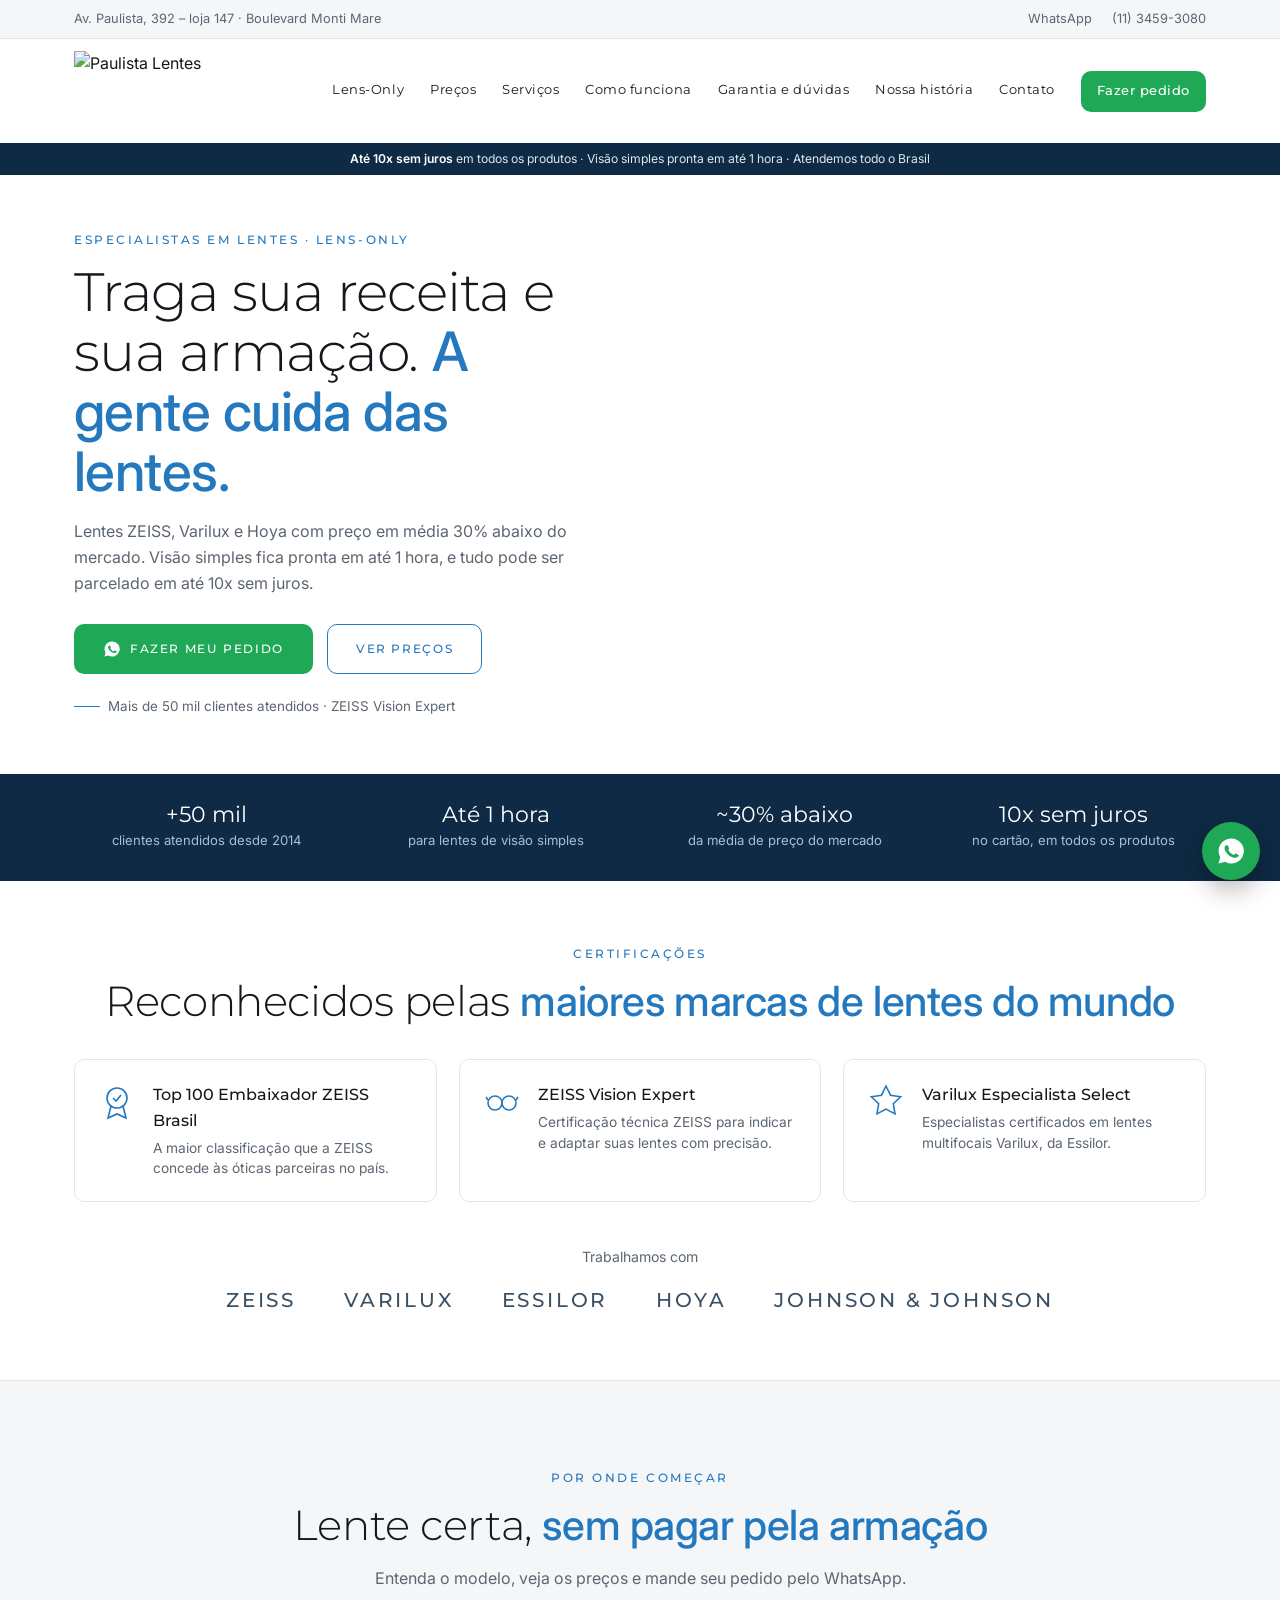
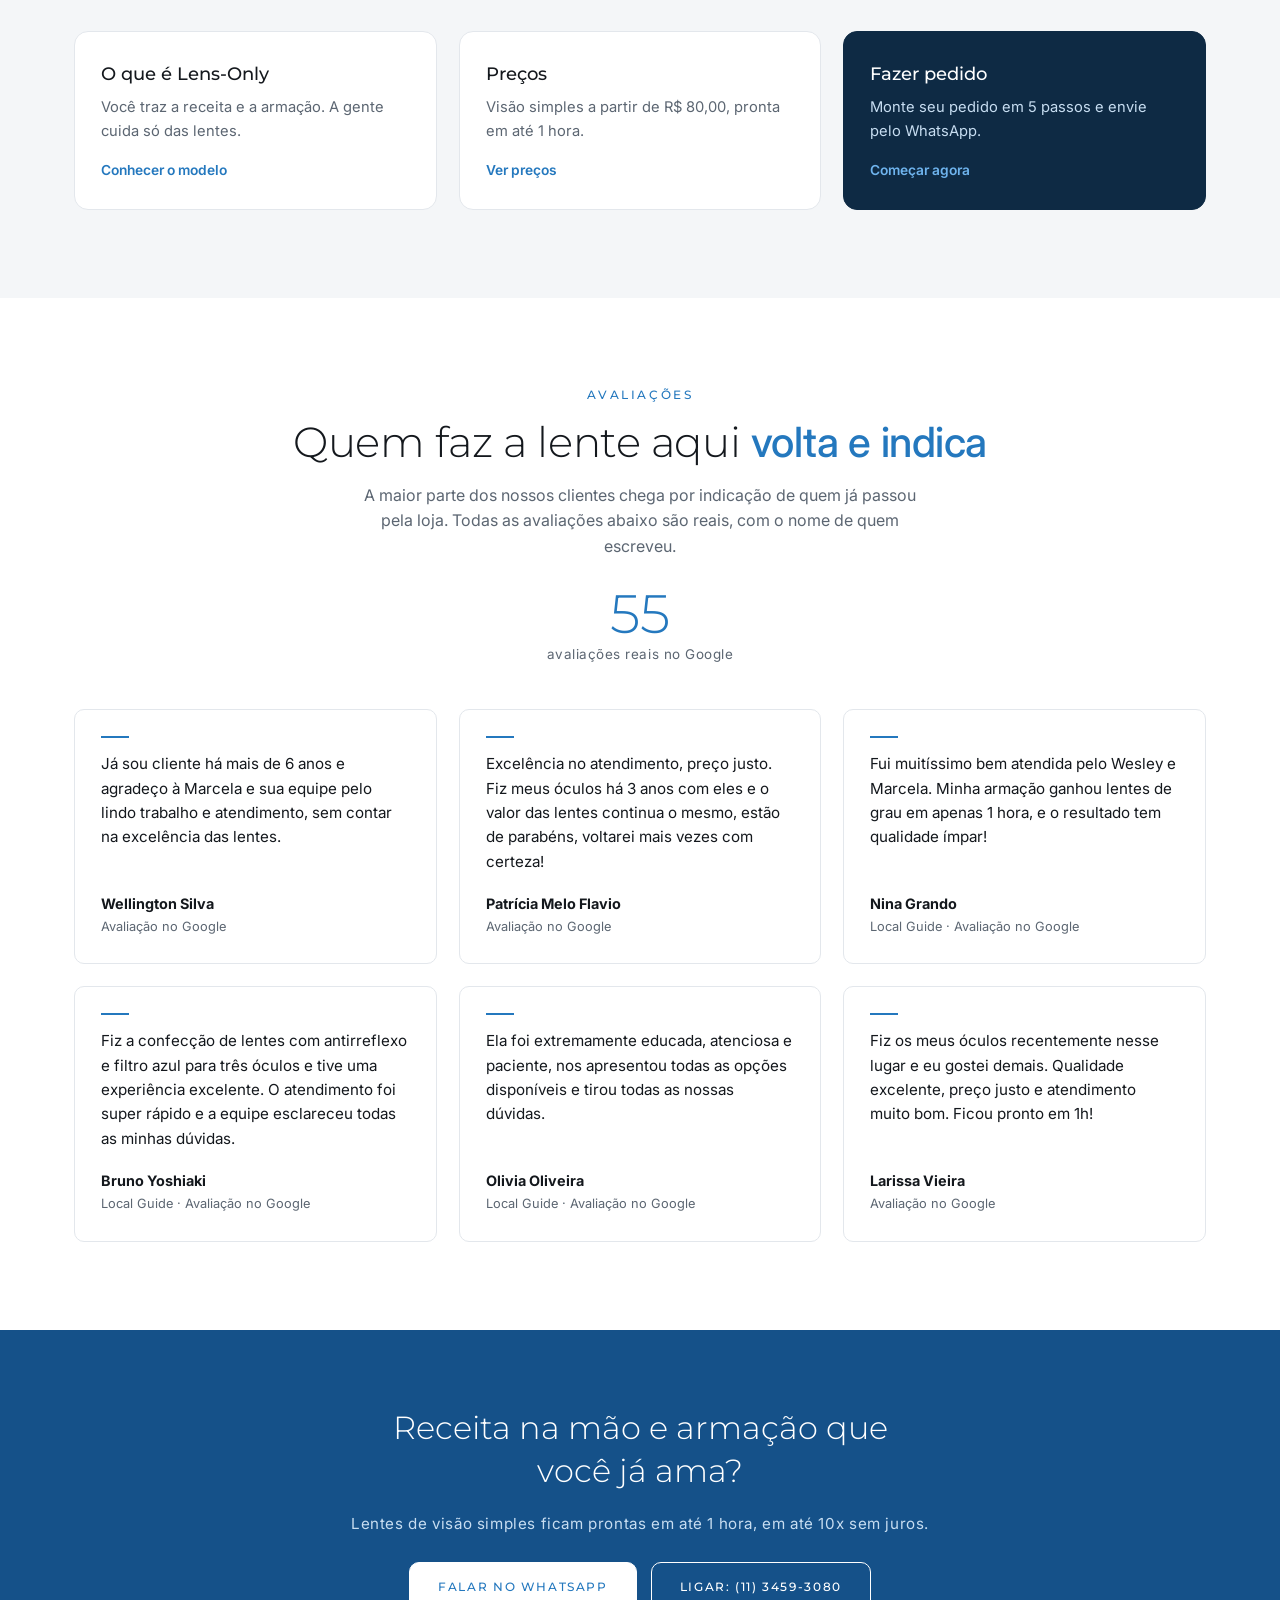
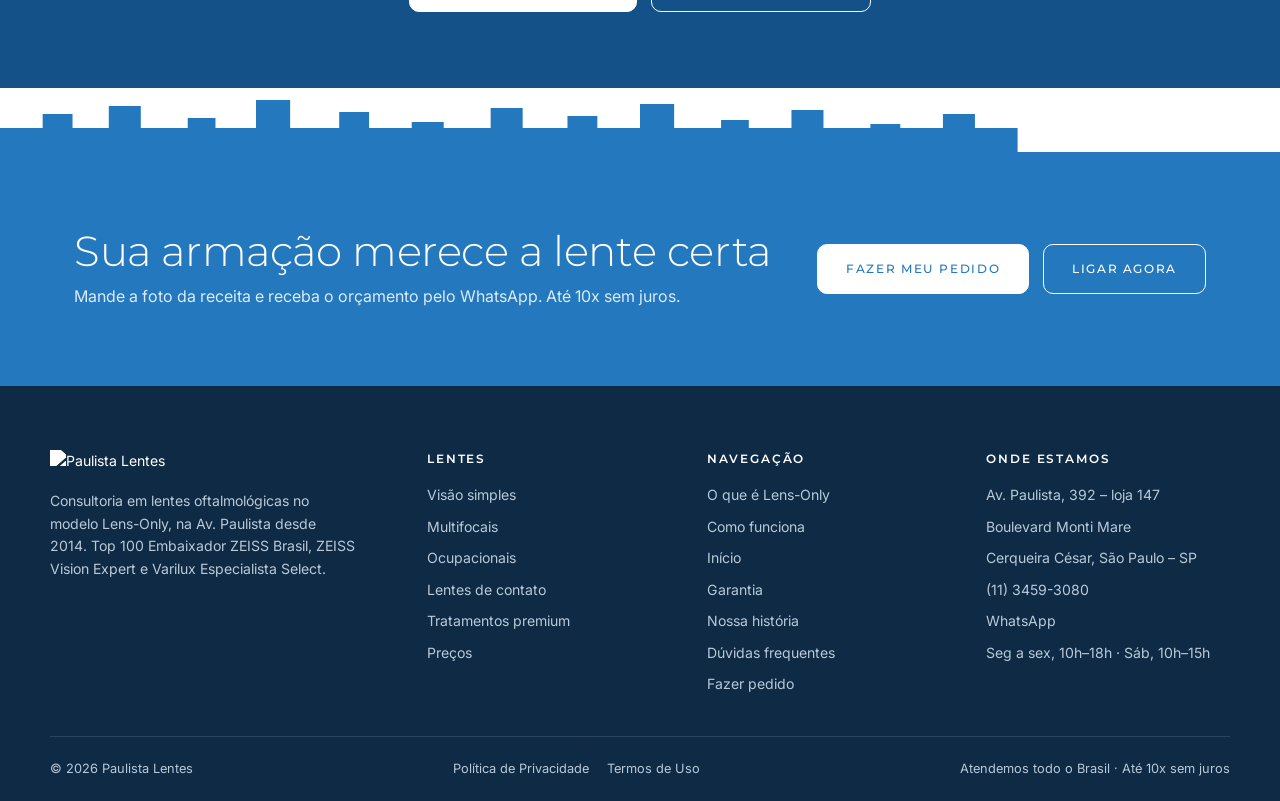
==== index.html @ e868ee31 "Adiciona páginas de Política de Privacidade e Termos de Uso Co-Authored-By: Claude Opus 5.5 <noreply" ====
<!DOCTYPE html>
<html lang="pt-BR">
<head>
<meta charset="UTF-8">
<meta name="viewport" content="width=device-width, initial-scale=1">
<title>Paulista Lentes | Lentes ZEISS, Varilux e Hoya na Av. Paulista, com a sua armação</title>
<meta name="description" content="Traga sua receita e sua armação: a Paulista Lentes cuida só das lentes. ZEISS Vision Expert, Top 100 Embaixador ZEISS e Varilux Especialista Select. Preço em média 30% abaixo do mercado, visão simples em até 1 hora e até 10x sem juros.">
<style>
/* A fonte precisa vir por @import: ao colar em um widget HTML do WordPress,
   qualquer <link> do <head> é descartado e o tema assume com a fonte dele. */
@import url('https://fonts.googleapis.com/css2?family=Inter:wght@400;500;600&family=Montserrat:wght@200;300;400;500;600&display=swap');
/* =========================================================
   PAULISTA LENTES - folha de estilo única
   Tokens de marca: cores do logo (azul, preto do skyline, branco).
   ========================================================= */
:root{
  --azul:#2478BE;
  --azul-escuro:#155189;
  --azul-noite:#0E2A44;
  --azul-gelo:#EAF4FD;
  --tinta:#14181D;
  --cinza:#5C6672;
  --linha:#E3E7EC;
  --nevoa:#F4F6F8;
  --branco:#FFFFFF;
  --zap:#1FA855;
  --raio:10px;
  --max:1180px;
  --h-cabecalho:104px;
  --h-faixa:30px;
  --sobe-hero:72px;
  --display:'Montserrat', system-ui, sans-serif;
  --corpo:'Inter', system-ui, sans-serif;
}
*{box-sizing:border-box}
html{scroll-behavior:smooth}
body{
  margin:0;font-family:var(--corpo);color:var(--tinta);background:var(--branco);
  font-size:16px;line-height:1.6;-webkit-font-smoothing:antialiased;
}
img{max-width:100%;display:block}
a{color:inherit;text-decoration:none}
button,input,select{font:inherit;color:inherit}
:focus-visible{outline:3px solid var(--azul);outline-offset:2px;border-radius:4px}

/* ---------------------------------------------------------
   BLINDAGEM DE FONTE (WordPress / Elementor)
   --------------------------------------------------------- */
body, .wrap, .barra-topo, .faixa-aviso, .painel-orc,
p, li, span, small, strong, em, label, input, select, textarea,
dl, dt, dd, summary, figcaption, td, th{
  font-family:'Inter', system-ui, -apple-system, sans-serif !important;
}
h1, h2, h3, h4, h5, h6,
.btn, .sobrancelha, .menu a, .stat b, .passo-num, .nota-grande b,
.tel-grande, .olho h4, .rodape h4, .modelo .corpo strong, .citacao p,
.preco-valor, .preco-valor span, .selo strong, .marcas li, .marco-ano,
.servico-num, .trilha-bola, .atalho strong, .passo-cabecalho .conta, .mvv h3{
  font-family:'Montserrat', system-ui, -apple-system, sans-serif !important;
}

.wrap{max-width:var(--max);margin:0 auto;padding:0 24px}
.secao{padding:88px 0}
.secao--nevoa{background:var(--nevoa)}

/* ---------- tipografia ---------- */
h1,h2,h3,h4{font-family:var(--display);font-weight:300;letter-spacing:-.01em;margin:0 0 16px}
h1{font-size:clamp(2.1rem,5vw,3.4rem);line-height:1.08}
h2{font-size:clamp(1.7rem,3.6vw,2.6rem);line-height:1.15}
h3{font-size:1.15rem;font-weight:500}
.destaque{color:var(--azul);font-weight:500}
.sobrancelha{
  font-family:var(--display);font-size:.72rem;font-weight:500;
  letter-spacing:.22em;text-transform:uppercase;color:var(--azul);margin:0 0 14px;
}
.subtexto{color:var(--cinza);max-width:58ch;margin:0 0 28px}
.centro{text-align:center}
.centro .subtexto{margin-left:auto;margin-right:auto}

/* ---------- botões ---------- */
.btn{
  display:inline-flex;align-items:center;justify-content:center;gap:9px;
  padding:14px 28px;border:1px solid transparent;border-radius:var(--raio);
  font-family:var(--display);font-size:.78rem;font-weight:500;
  letter-spacing:.13em;text-transform:uppercase;
  cursor:pointer;transition:background .2s,color .2s,border-color .2s,transform .12s;
}
.btn:active{transform:translateY(1px)}
.btn svg{width:18px;height:18px;flex:0 0 18px}
.btn--cheio{background:var(--azul);color:#fff}
.btn--cheio:hover{background:var(--azul-escuro)}
.btn--linha{background:transparent;color:var(--azul);border-color:var(--azul)}
.btn--linha:hover{background:var(--azul);color:#fff}
.btn--claro{background:#fff;color:var(--azul);border-color:#fff}
.btn--claro:hover{background:transparent;color:#fff;border-color:#fff}
.btn--vazado-claro{background:transparent;color:#fff;border-color:#fff}
.btn--vazado-claro:hover{background:#fff;color:var(--azul)}
.btn--zap{background:var(--zap);color:#fff}
.btn--zap:hover{background:#178643}
.btn--grande{padding:17px 34px}
.btn--bloco{width:100%}

/* ---------- topo ---------- */
.barra-topo{background:var(--nevoa);border-bottom:1px solid var(--linha);font-size:.8rem;color:var(--cinza)}
.barra-topo .wrap{display:flex;justify-content:space-between;align-items:center;gap:16px;padding-top:9px;padding-bottom:9px;flex-wrap:wrap}
.barra-topo a:hover{color:var(--azul)}
.barra-topo .contatos{display:flex;gap:20px;flex-wrap:wrap}

.cabecalho{position:sticky;top:0;z-index:60;background:#fff}
.cabecalho .wrap{display:flex;align-items:center;justify-content:space-between;gap:24px;height:var(--h-cabecalho)}
.marca{display:flex;align-items:center;gap:12px}
.logo-topo{height:80px !important;width:auto !important;max-width:275px !important;object-fit:contain}
.menu{display:flex;align-items:center;gap:26px}
.menu a{
  font-family:var(--display);font-size:.8rem;font-weight:400;
  letter-spacing:.04em;color:var(--tinta);padding:6px 0;border-bottom:2px solid transparent;
}
.menu a:hover{color:var(--azul);border-bottom-color:var(--azul)}
.menu a.menu-cta{
  background:var(--zap);color:#fff;border:0;border-radius:var(--raio);
  padding:10px 16px;font-weight:500;
}
.menu a.menu-cta:hover{background:#178643;color:#fff}
.menu-btn{display:none;background:none;border:0;padding:8px;cursor:pointer}
.menu-btn svg{width:26px;height:26px}

.faixa-aviso{background:var(--azul-noite);color:#DCE8F3;font-size:.76rem;text-align:center;padding:6px 24px}
.faixa-aviso strong{color:#fff;font-weight:600}

/* ---------- hero ---------- */
.hero{
  position:relative;overflow:hidden;background:#fff;
  min-height:clamp(420px,42vw,560px);display:flex;align-items:center;
  margin-top:calc(-1 * var(--sobe-hero));
}
.hero-img{
  position:absolute;top:0;right:0;bottom:0;left:10%;
  width:auto;height:100%;object-fit:cover;object-position:center top;
  -webkit-mask-image:linear-gradient(90deg,transparent 0,#000 30%);
  mask-image:linear-gradient(90deg,transparent 0,#000 30%);
}
.hero-veu{
  display:block;position:absolute;inset:0;
  background:linear-gradient(100deg,
    rgba(255,255,255,1) 0%,rgba(255,255,255,1) 30%,rgba(255,255,255,.97) 40%,
    rgba(255,255,255,.72) 50%,rgba(255,255,255,.28) 60%,rgba(255,255,255,0) 70%);
}
.hero-texto{
  position:relative;z-index:2;width:100%;max-width:var(--max);
  margin-left:auto !important;margin-right:auto !important;
  padding:56px 24px !important;padding-top:calc(56px + var(--sobe-hero)) !important;
  text-align:left !important;
}
.hero-texto > *{max-width:31rem;margin-left:0 !important;margin-right:auto}
.hero-texto .subtexto{margin-left:0 !important}
.hero h1{margin-bottom:18px;text-align:left !important}
.hero-acoes{display:flex;gap:14px;flex-wrap:wrap;justify-content:flex-start}
.hero-prova{
  margin:22px 0 0;font-size:.84rem;color:var(--cinza);
  display:flex;align-items:center;gap:8px;
}
.hero-prova::before{content:"";width:26px;height:1px;background:var(--azul);display:inline-block}

/* ---------- prova imediata ---------- */
.faixa-stats{background:var(--azul-noite);color:#EAF1F8;padding:28px 0}
.stats{display:grid;grid-template-columns:repeat(4,1fr);gap:24px;text-align:center}
.stat b{display:block;font-family:var(--display);font-weight:400;font-size:1.35rem;color:#fff;line-height:1.2}
.stat span{font-size:.82rem;color:#A8C0D6}

/* ---------- selos e marcas ---------- */
.selos-secao{padding:64px 0;border-bottom:1px solid var(--linha)}
.selos{display:grid;grid-template-columns:repeat(3,1fr);gap:22px;margin-top:34px}
.selo{
  display:flex;gap:16px;align-items:flex-start;
  border:1px solid var(--linha);border-radius:var(--raio);padding:22px;background:#fff;
}
.selo svg{width:40px;height:40px;flex:0 0 40px;color:var(--azul)}
.selo strong{display:block;font-weight:500;font-size:1rem;margin-bottom:4px}
.selo p{margin:0;color:var(--cinza);font-size:.86rem;line-height:1.5}
.marcas-titulo{margin:44px 0 16px;color:var(--cinza);font-size:.88rem}
.marcas{
  list-style:none;margin:0;padding:0;
  display:flex;justify-content:center;align-items:center;flex-wrap:wrap;gap:14px 48px;
}
.marcas li{font-size:1.25rem;font-weight:500;letter-spacing:.14em;color:var(--azul-noite);opacity:.82}

/* ---------- lens-only ---------- */
.duas{display:grid;grid-template-columns:1.05fr 1fr;gap:64px;align-items:center}
.moldura{position:relative;width:100%;margin:28px 0;isolation:isolate}
.moldura::before{
  content:"";position:absolute;inset:22px -22px -22px 22px;
  border:2px solid var(--azul);border-radius:26px;z-index:-1;
}
.moldura-corte{border-radius:26px;overflow:hidden;box-shadow:0 22px 48px rgba(14,42,68,.22);line-height:0}
.img-moldura{
  display:block;width:100%;aspect-ratio:4 / 3;height:auto;
  object-fit:cover;object-position:center;border-radius:26px !important;
}
.comparativo{display:grid;gap:14px;margin:0 0 30px}
.comparativo div{
  display:flex;gap:14px;align-items:flex-start;
  padding:16px 18px;border-radius:var(--raio);background:var(--nevoa);
}
.comparativo svg{width:22px;height:22px;flex:0 0 22px;color:var(--azul);margin-top:2px}
.comparativo p{margin:0;font-size:.94rem;color:var(--cinza)}
.comparativo strong{color:var(--tinta);font-weight:600}

/* ---------- preços (carro-chefe) ---------- */
.precos{display:grid;grid-template-columns:repeat(3,1fr);gap:24px;margin-top:44px;align-items:stretch}
.preco{
  background:#fff;border:1px solid var(--linha);border-radius:14px;padding:30px 26px;
  display:flex;flex-direction:column;text-align:left;
}
.preco--marcado{border-color:var(--azul);box-shadow:0 18px 44px rgba(14,42,68,.12)}
.preco-etiqueta{
  align-self:flex-start;font-size:.74rem;font-weight:600;color:var(--azul-escuro);
  background:var(--azul-gelo);border-radius:999px;padding:4px 12px;margin-bottom:16px;
}
.preco h3{font-size:1.2rem;margin-bottom:6px}
.preco-desc{color:var(--cinza);font-size:.9rem;margin:0 0 20px}
.preco-valor{font-size:2.3rem;font-weight:400;color:var(--tinta);line-height:1;margin:0}
.preco-valor span{font-size:1rem;font-weight:500;vertical-align:top;margin-right:4px}
.preco-parcela{color:var(--azul);font-size:.88rem;font-weight:500;margin:8px 0 20px}
.preco .lista-check{margin-bottom:26px;flex:1}
.precos-nota{margin:28px auto 0;color:var(--cinza);font-size:.86rem;max-width:62ch}

/* ---------- serviços ---------- */
.servicos{display:grid;grid-template-columns:repeat(3,1fr);gap:24px;margin-top:44px;text-align:left}
.servico{
  background:#fff;border:1px solid var(--linha);border-radius:var(--raio);
  padding:28px 24px;display:flex;flex-direction:column;
}
.servico--core{grid-column:1 / -1;background:var(--azul-noite);border-color:var(--azul-noite);color:#EAF1F8;padding:34px}
.servico--core h3{color:#fff;font-size:1.35rem}
.servico--core .servico-oque{color:#C7DDF1}
.servico--core .servico-dif{background:rgba(255,255,255,.08);color:#EAF1F8}
.servico--core .servico-dif b{color:#6FB4EE}
.servico-num{font-size:.74rem;font-weight:600;letter-spacing:.18em;color:var(--azul);margin-bottom:12px;display:block}
.servico--core .servico-num{color:#6FB4EE}
.servico h3{margin-bottom:10px}
.servico-oque{color:var(--cinza);font-size:.93rem;margin:0 0 16px}
.servico-dif{
  margin:auto 0 0;background:var(--nevoa);border-radius:8px;padding:14px 16px;
  font-size:.88rem;color:var(--tinta);line-height:1.55;
}
.servico-dif b{display:block;font-size:.76rem;color:var(--azul);font-weight:600;margin-bottom:4px}
.servico-core-grade{display:grid;grid-template-columns:1.2fr 1fr;gap:34px;align-items:end}

.lista-check{list-style:none;margin:0 0 14px;padding:0;display:grid;gap:9px}
.lista-check li{position:relative;padding-left:24px;font-size:.92rem;color:var(--cinza)}
.lista-check li::before{
  content:"";position:absolute;left:0;top:.55em;width:9px;height:9px;border-radius:50%;
  border:2px solid var(--azul);
}
.lista-check strong{color:var(--tinta);font-weight:600}

/* ---------- como funciona ---------- */
.passos{
  list-style:none;margin:44px 0 0;padding:0;text-align:left;
  display:grid;grid-template-columns:repeat(5,1fr);gap:24px;
}
.passo{border-top:2px solid var(--azul);padding-top:20px}
.passo-num{display:block;font-size:.74rem;font-weight:600;letter-spacing:.18em;color:var(--azul);margin-bottom:10px}
.passo h3{margin-bottom:8px;font-size:1.02rem}
.passo p{color:var(--cinza);font-size:.88rem;margin:0}
.aviso-distancia{
  margin:44px auto 0;max-width:760px;display:flex;gap:18px;align-items:center;text-align:left;
  background:var(--azul-gelo);border-radius:var(--raio);padding:20px 24px;
}
.aviso-distancia svg{width:34px;height:34px;flex:0 0 34px;color:var(--azul-escuro)}
.aviso-distancia p{margin:0;font-size:.92rem;color:var(--azul-noite)}

/* ---------- pedido / orçamento (assistente) ---------- */
.orc{background:var(--nevoa);padding:80px 0}
.painel-orc{
  background:#fff;border-radius:20px;padding:44px;
  box-shadow:0 30px 70px rgba(6,24,42,.14), 0 2px 6px rgba(6,24,42,.06);
}
.orc-cabecalho{text-align:center;border-bottom:1px solid var(--linha);padding-bottom:32px;margin-bottom:36px}
.orc-cabecalho h2{margin-bottom:10px}
.orc-cabecalho p{color:var(--cinza);max-width:54ch;margin:0 auto}
.trilha{display:flex;align-items:center;justify-content:center;margin:30px auto 0;max-width:560px;padding:0 8px}
.trilha-item{display:flex;align-items:center;flex:1}
.trilha-item:last-child{flex:0}
.trilha-bola{
  width:32px;height:32px;border-radius:50%;flex:0 0 32px;display:grid;place-items:center;
  font-size:.78rem;font-weight:600;background:var(--nevoa);color:var(--cinza);
  border:1px solid var(--linha);transition:background .2s,color .2s,border-color .2s;
}
.trilha-linha{height:2px;background:var(--linha);flex:1;margin:0 6px;border-radius:2px}
.trilha-item.ativa .trilha-bola{background:var(--azul);color:#fff;border-color:var(--azul);box-shadow:0 0 0 4px rgba(36,120,190,.16)}
.trilha-item.feita .trilha-bola{background:var(--azul-escuro);color:#fff;border-color:var(--azul-escuro)}
.trilha-item.feita .trilha-linha{background:var(--azul)}

.passo-tela{display:none}
.passo-tela.ativa{display:block;animation:entra .22s ease}
@keyframes entra{from{opacity:0;transform:translateY(8px)}to{opacity:1;transform:none}}
.passo-cabecalho{margin-bottom:22px}
.passo-cabecalho .conta{font-size:.72rem;font-weight:600;letter-spacing:.18em;color:var(--azul);display:block;margin-bottom:8px}
.passo-cabecalho h2{font-size:1.5rem;margin-bottom:6px}
.passo-cabecalho p{color:var(--cinza);font-size:.92rem;margin:0}
.sub-pergunta{font-weight:500;font-size:.95rem;margin:28px 0 12px}

.opcoes{display:grid;grid-template-columns:repeat(auto-fit,minmax(170px,1fr));gap:12px}
.opcao{position:relative}
.opcao input{position:absolute;opacity:0;width:100%;height:100%;margin:0;cursor:pointer}
.opcao span{
  display:block;text-align:center;padding:13px 10px;border:1px solid var(--linha);
  border-radius:var(--raio);font-size:.88rem;font-weight:500;transition:.18s;background:#fff;
}
.opcao span small{display:block;font-weight:400;color:var(--cinza);font-size:.76rem;margin-top:2px}
.opcao input:checked + span{border-color:var(--azul);background:var(--azul-gelo);color:var(--azul-escuro)}
.opcao input:focus-visible + span{outline:3px solid var(--azul);outline-offset:2px}
.opcao:hover span{border-color:#B7CBDE}

.modelos{display:grid;grid-template-columns:repeat(auto-fit,minmax(210px,1fr));gap:14px}
.modelo{position:relative}
.modelo input{position:absolute;opacity:0;width:100%;height:100%;margin:0;cursor:pointer;z-index:1}
.modelo .cartao{
  border:1px solid var(--linha);border-radius:var(--raio);height:100%;
  transition:.18s;background:#fff;padding:18px;display:flex;gap:14px;align-items:flex-start;
}
.modelo .cartao svg{width:28px;height:28px;flex:0 0 28px;color:var(--azul)}
.modelo .corpo strong{display:block;font-weight:500;font-size:.96rem;margin-bottom:4px}
.modelo .corpo small{color:var(--cinza);font-size:.8rem;line-height:1.45;display:block}
.modelo input:checked + .cartao{border-color:var(--azul);background:var(--azul-gelo);box-shadow:0 0 0 2px rgba(36,120,190,.22)}
.modelo input:focus-visible + .cartao{outline:3px solid var(--azul);outline-offset:2px}
.modelo:hover .cartao{border-color:#B7CBDE}

.grades{display:grid;grid-template-columns:1fr 1fr;gap:22px}
.olho{border:1px solid var(--linha);border-radius:var(--raio);padding:18px}
.olho h4{font-size:.72rem;letter-spacing:.16em;text-transform:uppercase;color:var(--azul);font-weight:600;margin:0 0 14px}
.campos{display:grid;grid-template-columns:1fr 1fr 1fr;gap:10px}
.campo label{display:block;font-size:.68rem;letter-spacing:.1em;text-transform:uppercase;color:var(--cinza);margin-bottom:5px}
.campo select,.campo input{width:100%;padding:10px 8px;border:1px solid var(--linha);border-radius:8px;background:#fff;font-size:.88rem}
.campo select:focus,.campo input:focus{border-color:var(--azul);outline:none}
.linha-campos{display:grid;grid-template-columns:1fr 1fr;gap:14px;margin-top:18px}
.erro{color:#C0392B;font-size:.86rem;margin:12px 0 0;display:none}
.erro.visivel{display:block}
.nota-garantia{
  margin:12px 0 0;font-size:.84rem;color:var(--azul-noite);
  background:var(--azul-gelo);border-radius:8px;padding:12px 14px;display:none;
}
.nota-garantia.visivel{display:block}

.receita{margin-top:26px;padding:24px;border:1px dashed #B7CBDE;border-radius:var(--raio);background:var(--nevoa)}
.receita h4{font-size:.98rem;font-weight:500;margin:0 0 8px;font-family:var(--display)}
.receita p{color:var(--cinza);font-size:.88rem;margin:0 0 16px}
.receita-botao{
  display:inline-flex;align-items:center;gap:9px;cursor:pointer;padding:12px 22px;
  border:1px solid var(--azul);border-radius:var(--raio);color:var(--azul);background:#fff;
  font-family:var(--display);font-size:.76rem;font-weight:500;letter-spacing:.12em;text-transform:uppercase;transition:.2s;
}
.receita-botao:hover{background:var(--azul);color:#fff}
.receita-botao svg{width:17px;height:17px}
.receita-previa{margin-top:18px;display:flex;align-items:center;gap:16px;background:#fff;border:1px solid var(--linha);border-radius:var(--raio);padding:12px}
.receita-previa[hidden]{display:none}
.receita-previa img{width:88px;height:88px;object-fit:cover;border-radius:8px;background:var(--nevoa)}
.receita-previa img[hidden]{display:none}
.receita-info{display:flex;flex-direction:column;gap:6px;min-width:0}
.receita-info strong{font-size:.88rem;font-weight:500;overflow:hidden;text-overflow:ellipsis;white-space:nowrap}
.receita-remover{background:none;border:0;padding:0;cursor:pointer;color:var(--cinza);font-size:.8rem;text-decoration:underline;text-align:left}
.receita-remover:hover{color:#C0392B}

.revisao{background:var(--nevoa);border-radius:var(--raio);padding:24px;margin-bottom:8px}
.revisao dl{margin:0;display:grid;grid-template-columns:auto 1fr;gap:10px 18px;font-size:.92rem}
.revisao dt{color:var(--cinza)}
.revisao dd{margin:0;font-weight:500}
.revisao .editar{background:none;border:0;padding:0;color:var(--azul);cursor:pointer;font-size:.78rem;text-decoration:underline;margin-left:8px}
.fim-aviso{font-size:.82rem;color:var(--cinza);text-align:center;margin:16px 0 0}
.orc-nav{display:flex;justify-content:space-between;gap:14px;border-top:1px solid var(--linha);margin-top:32px;padding-top:24px}
.btn--fantasma{background:transparent;color:var(--cinza);border-color:var(--linha)}
.btn--fantasma:hover{color:var(--tinta);border-color:var(--cinza)}
.btn[hidden]{display:none}

/* ---------- citação ---------- */
.citacao{background:var(--azul-escuro);color:#fff;text-align:center;padding:76px 0}
.citacao p{font-weight:300;font-size:clamp(1.3rem,2.8vw,2rem);line-height:1.35;max-width:26ch;margin:0 auto 20px}
.citacao small{letter-spacing:.04em;font-size:.95rem;color:#C7DDF1;display:block}
.citacao-acoes{display:flex;gap:14px;justify-content:center;flex-wrap:wrap;margin-top:26px}

/* ---------- avaliações ---------- */
.nota-grande{margin:8px 0 0;display:flex;flex-direction:column;align-items:center;gap:2px}
.nota-grande b{font-weight:300;font-size:3.4rem;color:var(--azul);line-height:1}
.nota-grande span{font-size:.84rem;color:var(--cinza);letter-spacing:.04em}
.depoimentos{display:grid;grid-template-columns:repeat(3,1fr);gap:22px;margin-top:44px}
.depoimento{
  margin:0;background:#fff;border:1px solid var(--linha);border-radius:var(--raio);padding:26px;
  display:flex;flex-direction:column;justify-content:space-between;gap:18px;
}
.depoimento blockquote{margin:0;font-size:.95rem;color:var(--tinta);line-height:1.6}
.depoimento blockquote::before{content:"";display:block;width:28px;height:2px;background:var(--azul);margin-bottom:14px}
.depoimento figcaption{display:flex;flex-direction:column;gap:2px}
.depoimento figcaption strong{font-size:.9rem}
.depoimento figcaption span{font-size:.8rem;color:var(--cinza)}

/* ---------- história ---------- */
.linha-tempo{list-style:none;margin:36px 0 0;padding:0;display:grid;gap:0}
.marco{position:relative;padding:0 0 26px 30px;border-left:2px solid var(--linha);margin-left:6px}
.marco:last-child{padding-bottom:0;border-left-color:transparent}
.marco::before{
  content:"";position:absolute;left:-8px;top:2px;width:14px;height:14px;border-radius:50%;
  background:#fff;border:2px solid var(--azul);
}
.marco--forte::before{background:var(--azul)}
.marco-ano{display:block;font-size:.8rem;font-weight:600;color:var(--azul);margin-bottom:4px;letter-spacing:.06em}
.marco p{margin:0;color:var(--cinza);font-size:.93rem}
.marco strong{color:var(--tinta);font-weight:600}

.mvv{display:grid;grid-template-columns:1fr 1fr;gap:24px;margin-top:64px}
.mvv-bloco{border-radius:14px;padding:32px;background:var(--azul-noite);color:#C7DDF1}
.mvv-bloco h3{color:#fff;font-size:1.3rem;font-weight:400}
.mvv-bloco p{margin:0;font-size:.97rem;line-height:1.65}
.mvv-bloco--claro{background:var(--azul-gelo);color:var(--azul-noite)}
.mvv-bloco--claro h3{color:var(--azul-noite)}
.valores{display:grid;grid-template-columns:repeat(5,1fr);gap:24px;margin-top:48px}
.valor{border-top:2px solid var(--azul);padding-top:18px}
.valor h3{margin-bottom:6px;font-size:1rem}
.valor p{color:var(--cinza);font-size:.88rem;margin:0}

/* ---------- garantia ---------- */
.garantias{display:grid;grid-template-columns:1fr 1fr;gap:24px;margin-top:44px;text-align:left}
.garantia{background:#fff;border:1px solid var(--linha);border-radius:14px;padding:30px}
.garantia h3{margin-bottom:6px}
.garantia-sub{color:var(--cinza);font-size:.88rem;margin:0 0 18px}
.garantia .lista-check li{font-size:.9rem}
.garantia-base{margin:28px auto 0;max-width:70ch;color:var(--cinza);font-size:.86rem}

/* ---------- faq ---------- */
.faq{max-width:780px;margin:36px auto 0;text-align:left}
.faq details{border-bottom:1px solid var(--linha)}
.faq summary{list-style:none;cursor:pointer;padding:20px 8px;display:flex;align-items:center;gap:16px;font-weight:500}
.faq summary::-webkit-details-marker{display:none}
.faq summary::before{content:"+";color:var(--azul);font-size:1.3rem;line-height:1;width:16px;flex:0 0 16px}
.faq details[open] summary::before{content:"–"}
.faq p{margin:0 8px 22px 40px;color:var(--cinza);font-size:.94rem}

/* ---------- contato ---------- */
.contato-grade{display:grid;grid-template-columns:repeat(3,1fr);gap:32px;margin-top:44px}
.contato-bloco{border-top:2px solid var(--azul);padding-top:20px}
.contato-bloco h3{margin-bottom:12px}
.contato-bloco p{color:var(--cinza);font-size:.94rem;margin:0 0 14px}
.contato-dica{font-size:.88rem !important;font-style:italic}
.horarios{width:100%;border-collapse:collapse;font-size:.92rem}
.horarios th{text-align:left;font-weight:400;color:var(--cinza);padding:7px 0;border-bottom:1px solid var(--linha)}
.horarios td{text-align:right;padding:7px 0;border-bottom:1px solid var(--linha);font-weight:500}
.tel-grande{font-size:1.5rem;font-weight:400;color:var(--azul)}
.tel-grande:hover{color:var(--azul-escuro)}
.contato-acoes{display:flex;flex-direction:column;gap:10px;align-items:flex-start;margin-top:6px}
.mapa-caixa{margin-top:36px;border-radius:26px;overflow:hidden;box-shadow:0 22px 48px rgba(14,42,68,.16);line-height:0}
.mapa-caixa iframe{width:100%;height:380px;border:0;display:block}

/* ---------- cta final ---------- */
.cta-final{background:var(--azul);color:#fff;padding:76px 0}
.cta-final .wrap{display:grid;grid-template-columns:1fr auto;gap:40px;align-items:center}
.cta-final h2{color:#fff;margin-bottom:8px}
.cta-final p{color:#DCEBF8;margin:0}
.cta-final .acoes{display:flex;gap:14px;flex-wrap:wrap}

/* ---------- skyline ---------- */
.skyline{display:block;width:100%;height:64px;fill:var(--azul-noite)}
.skyline--sobre-azul{fill:var(--azul)}

/* ---------- rodapé ---------- */
.rodape{background:var(--azul-noite);color:#B9C9D8;font-size:.88rem}
.rodape a:hover{color:#fff}
.rodape-colunas{display:grid;grid-template-columns:1.4fr 1fr 1fr 1fr;gap:36px;padding:64px 0 40px}
.rodape h4{color:#fff;font-size:.72rem;letter-spacing:.16em;text-transform:uppercase;font-weight:600;margin:0 0 16px}
.rodape ul{list-style:none;margin:0;padding:0;display:grid;gap:9px}
.logo-rodape{width:120px !important;height:auto !important;object-fit:contain;filter:brightness(0) invert(1)}
.rodape-base{border-top:1px solid rgba(255,255,255,.12);padding:22px 0;display:flex;justify-content:space-between;gap:16px;flex-wrap:wrap;font-size:.8rem}

/* ---------- botão flutuante ---------- */
.zap-flutua{
  position:fixed;right:20px;bottom:20px;z-index:80;width:58px;height:58px;border-radius:50%;
  background:var(--zap);display:grid;place-items:center;box-shadow:0 10px 26px rgba(0,0,0,.28);transition:transform .18s;
}
.zap-flutua:hover{transform:scale(1.06)}
.zap-flutua svg{width:30px;height:30px;fill:#fff}

/* ---------- páginas (uma aba por vez) ---------- */
.pagina{display:none}
.pagina.ativa{display:block;animation:entra .25s ease}
.menu a[aria-current="page"]{color:var(--azul);border-bottom-color:var(--azul)}
.menu a.menu-cta[aria-current="page"]{color:#fff;box-shadow:0 0 0 3px rgba(31,168,85,.25)}

/* ---------- páginas legais ---------- */
.legal{max-width:760px;margin:0 auto}
.legal-cabeca{padding-bottom:28px;margin-bottom:12px;border-bottom:1px solid var(--linha)}
.legal-cabeca h1{font-size:clamp(1.9rem,4vw,2.8rem);line-height:1.12}
.legal-data{color:var(--cinza);font-size:.86rem;margin:0}
.legal-indice{background:var(--nevoa);border:1px solid var(--linha);border-radius:var(--raio);padding:20px 24px;margin:28px 0 8px}
.legal-indice p{font-family:var(--display);font-size:.72rem;font-weight:500;letter-spacing:.22em;text-transform:uppercase;color:var(--azul);margin:0 0 10px}
.legal-indice ol{margin:0;padding-left:20px;columns:2;column-gap:32px;font-size:.9rem;color:var(--cinza)}
.legal-indice li{break-inside:avoid;padding:2px 0}
.legal-corpo .legal-indice a{color:inherit;text-decoration:none}
.legal-corpo .legal-indice a:hover{color:var(--azul)}
.legal-corpo h2{font-size:1.3rem;font-weight:400;line-height:1.3;margin:44px 0 12px;scroll-margin-top:calc(var(--h-cabecalho) + var(--h-faixa) + 16px)}
.legal-corpo h2 span{color:var(--azul);font-weight:500;margin-right:8px}
.legal-corpo p,.legal-corpo li{color:#2E3640;max-width:68ch}
.legal-corpo p{margin:0 0 14px}
.legal-corpo ul{margin:0 0 14px;padding-left:22px;display:grid;gap:6px}
.legal-corpo li::marker{color:var(--azul)}
.legal-corpo a{color:var(--azul);text-decoration:underline;text-underline-offset:2px}
.legal-contato{background:var(--azul-gelo);border-radius:var(--raio);padding:22px 24px;margin:8px 0 14px;display:grid;gap:4px}
.legal-contato p{margin:0}
.legal-nota{font-size:.86rem;color:var(--cinza);border-left:2px solid var(--azul);padding-left:14px}
.pendente{background:#FFF3C4;color:inherit;padding:0 4px;border-radius:3px}
.rodape-legal{display:flex;gap:18px;flex-wrap:wrap}
.fim-aviso .link-legal{color:var(--azul);text-decoration:underline;text-underline-offset:2px}
@media (max-width:560px){.legal-indice ol{columns:1}}

/* ---------- atalhos da página inicial ---------- */
.atalhos{display:grid;grid-template-columns:repeat(3,1fr);gap:22px;margin-top:40px;text-align:left}
.atalho{
  display:flex;flex-direction:column;gap:8px;background:#fff;border:1px solid var(--linha);
  border-radius:14px;padding:28px 26px;transition:border-color .2s,box-shadow .2s;
}
.atalho:hover{border-color:var(--azul);box-shadow:0 14px 34px rgba(14,42,68,.10)}
.atalho strong{font-size:1.1rem;font-weight:500;color:var(--tinta)}
.atalho span{color:var(--cinza);font-size:.92rem;flex:1}
.atalho em{font-style:normal;color:var(--azul);font-size:.86rem;font-weight:600;margin-top:8px}
.atalho--marcado{background:var(--azul-noite);border-color:var(--azul-noite)}
.atalho--marcado strong{color:#fff}
.atalho--marcado span{color:#C7DDF1}
.atalho--marcado em{color:#6FB4EE}
@media (max-width:940px){.atalhos{grid-template-columns:1fr}}

/* ---------- responsivo ---------- */
@media (max-width:1080px){
  .menu{gap:18px}
  .menu a{font-size:.74rem}
  .passos{grid-template-columns:repeat(3,1fr)}
  .valores{grid-template-columns:repeat(3,1fr)}
}
@media (max-width:940px){
  .secao{padding:64px 0}
  .duas{grid-template-columns:1fr;gap:32px}
  .hero{min-height:0}
  .hero-texto{padding-top:calc(30px + var(--sobe-hero)) !important;padding-bottom:48px !important}
  .hero-img{left:0;width:100%;-webkit-mask-image:none;mask-image:none}
  .hero-veu{background:linear-gradient(180deg,rgba(255,255,255,.96) 0%,rgba(255,255,255,.90) 55%,rgba(255,255,255,.72) 100%)}
  .logo-topo{height:60px !important;max-width:200px !important}
  .cabecalho .wrap{height:84px}
  :root{--h-cabecalho:84px;--h-faixa:44px;--sobe-hero:50px}
  .stats{grid-template-columns:1fr 1fr;gap:22px}
  .selos{grid-template-columns:1fr}
  .precos{grid-template-columns:1fr;max-width:480px;margin-left:auto;margin-right:auto}
  .servicos{grid-template-columns:1fr}
  .servico-core-grade{grid-template-columns:1fr;gap:18px}
  .moldura{margin:22px 0}
  .moldura::before{inset:16px -16px -16px 16px}
  .passos{grid-template-columns:1fr 1fr;gap:22px}
  .depoimentos{grid-template-columns:1fr}
  .mvv{grid-template-columns:1fr}
  .valores{grid-template-columns:1fr 1fr}
  .garantias{grid-template-columns:1fr}
  .contato-grade{grid-template-columns:1fr;gap:28px}
  .mapa-caixa iframe{height:280px}
  .rodape-colunas{grid-template-columns:1fr 1fr}
  .cta-final .wrap{grid-template-columns:1fr}
  .menu{
    display:none;position:absolute;top:calc(var(--h-cabecalho) + var(--h-faixa));left:0;right:0;
    background:#fff;border-bottom:1px solid var(--linha);
    flex-direction:column;align-items:stretch;gap:0;padding:8px 24px 18px;
  }
  .menu.aberto{display:flex}
  .menu a{padding:13px 0;border-bottom:1px solid var(--linha);font-size:.84rem}
  .menu a.menu-cta{margin-top:12px;text-align:center;padding:13px}
  .menu-btn{display:block}
  .painel-orc{padding:26px 20px}
  .orc-nav{flex-direction:column-reverse}
  .orc-nav .btn{width:100%}
  .trilha{max-width:100%}
  .trilha-bola{width:26px;height:26px;flex-basis:26px;font-size:.7rem}
  .grades{grid-template-columns:1fr}
  .linha-campos{grid-template-columns:1fr}
}
@media (max-width:560px){
  .campos{grid-template-columns:1fr 1fr}
  .passos{grid-template-columns:1fr}
  .valores{grid-template-columns:1fr}
  .nota-grande b{font-size:2.8rem}
  .barra-topo .wrap{justify-content:center;font-size:.74rem;text-align:center}
  .marcas{gap:12px 28px}
  .marcas li{font-size:1.05rem}
  .aviso-distancia{flex-direction:column;align-items:flex-start}
}
@media (prefers-reduced-motion:reduce){
  *{transition:none!important;scroll-behavior:auto!important;animation:none!important}
}
</style>
</head>
<body>

<!-- ===================== TOPO ===================== -->
<div class="barra-topo">
  <div class="wrap">
    <span>Av. Paulista, 392 &ndash; loja 147 &middot; Boulevard Monti Mare</span>
    <span class="contatos">
      <a href="#" data-zap-direto>WhatsApp</a>
      <a href="tel:+551134593080">(11) 3459-3080</a>
    </span>
  </div>
</div>

<header class="cabecalho">
  <div class="wrap">
    <a class="marca" href="/" aria-label="Paulista Lentes, página inicial">
      <img class="logo-topo" src="https://trabalhosba.belasartes.edu.br/n06/wp-content/uploads/2026/09/Sem-nome-1350-x-1080-px-scaled.png" alt="Paulista Lentes">
    </a>
    <nav class="menu" id="menu">
      <a href="/lens-only">Lens-Only</a>
      <a href="/precos">Preços</a>
      <a href="/servicos">Serviços</a>
      <a href="/como-funciona">Como funciona</a>
      <a href="/garantia">Garantia e dúvidas</a>
      <a href="/historia">Nossa história</a>
      <a href="/contato">Contato</a>
      <a class="menu-cta" href="/pedido">Fazer pedido</a>
    </nav>
    <button class="menu-btn" id="menu-btn" aria-label="Abrir menu" aria-expanded="false" aria-controls="menu">
      <svg viewBox="0 0 24 24" fill="none" stroke="currentColor" stroke-width="1.8"><path d="M3 6h18M3 12h18M3 18h18"/></svg>
    </button>
  </div>
  <div class="faixa-aviso">
    <strong>Até 10x sem juros</strong> em todos os produtos &middot; Visão simples pronta em até 1 hora &middot; Atendemos todo o Brasil
  </div>
</header>

<main id="paginas">

<!-- ##################### PÁGINA: INICIO ##################### -->
<div class="pagina" data-pagina="inicio">
<!-- ===================== HERO ===================== -->
<section class="hero">
  <img class="hero-img" src="https://trabalhosba.belasartes.edu.br/n06/wp-content/uploads/2026/09/banner501-1.jpg" alt="Pessoa usando óculos com lentes da Paulista Lentes">
  <div class="hero-veu" aria-hidden="true"></div>
  <div class="wrap hero-texto">
    <p class="sobrancelha">Especialistas em lentes &middot; Lens-Only</p>
    <h1>Traga sua receita e sua armação. <span class="destaque">A gente cuida das lentes.</span></h1>
    <p class="subtexto">
      Lentes ZEISS, Varilux e Hoya com preço em média 30% abaixo do mercado.
      Visão simples fica pronta em até 1 hora, e tudo pode ser parcelado em até 10x sem juros.
    </p>
    <div class="hero-acoes">
      <a class="btn btn--zap" href="/pedido">
        <svg viewBox="0 0 24 24" fill="currentColor" aria-hidden="true"><path d="M12 2a10 10 0 00-8.6 15L2 22l5.2-1.4A10 10 0 1012 2zm5.6 14.2c-.2.6-1.2 1.2-1.7 1.2-.5 0-1 .2-3.3-.7-2.8-1.1-4.5-4-4.7-4.2-.1-.2-1.1-1.4-1.1-2.7s.7-1.9 1-2.2c.2-.2.5-.3.7-.3h.5c.2 0 .4 0 .6.5l.8 2c.1.2.1.4 0 .5l-.4.5c-.1.2-.3.3-.1.6.2.3.8 1.3 1.7 2.1 1.2 1 2.1 1.3 2.4 1.5.2.1.4.1.5-.1l.7-.8c.2-.2.3-.2.6-.1l2 .9c.2.1.4.2.4.3.1.2.1.7-.1 1.3z"/></svg>
        Fazer meu pedido
      </a>
      <a class="btn btn--linha" href="/precos">Ver preços</a>
    </div>
    <p class="hero-prova">Mais de 50 mil clientes atendidos &middot; ZEISS Vision Expert</p>
  </div>
</section>

<!-- ===================== PROVA IMEDIATA ===================== -->
<section class="faixa-stats" aria-label="Números da Paulista Lentes">
  <div class="wrap stats">
    <div class="stat"><b>+50 mil</b><span>clientes atendidos desde 2014</span></div>
    <div class="stat"><b>Até 1 hora</b><span>para lentes de visão simples</span></div>
    <div class="stat"><b>~30% abaixo</b><span>da média de preço do mercado</span></div>
    <div class="stat"><b>10x sem juros</b><span>no cartão, em todos os produtos</span></div>
  </div>
</section>

<!-- ===================== SELOS E MARCAS ===================== -->
<section class="selos-secao" aria-labelledby="titulo-selos">
  <div class="wrap centro">
    <p class="sobrancelha">Certificações</p>
    <h2 id="titulo-selos">Reconhecidos pelas <span class="destaque">maiores marcas de lentes do mundo</span></h2>

    <div class="selos" style="text-align:left">
      <div class="selo">
        <svg viewBox="0 0 40 40" fill="none" stroke="currentColor" stroke-width="1.6" aria-hidden="true"><circle cx="20" cy="16" r="10"/><path d="M14 24l-3 12 9-4 9 4-3-12"/><path d="M16 16l3 3 5-6"/></svg>
        <div>
          <strong>Top 100 Embaixador ZEISS Brasil</strong>
          <p>A maior classificação que a ZEISS concede às óticas parceiras no país.</p>
        </div>
      </div>
      <div class="selo">
        <svg viewBox="0 0 40 40" fill="none" stroke="currentColor" stroke-width="1.6" aria-hidden="true"><circle cx="13" cy="21" r="7"/><circle cx="27" cy="21" r="7"/><path d="M20 21h0M6 18l-2-3M34 18l2-3"/></svg>
        <div>
          <strong>ZEISS Vision Expert</strong>
          <p>Certificação técnica ZEISS para indicar e adaptar suas lentes com precisão.</p>
        </div>
      </div>
      <div class="selo">
        <svg viewBox="0 0 40 40" fill="none" stroke="currentColor" stroke-width="1.6" aria-hidden="true"><path d="M20 4l4.5 9.2 10.1 1.5-7.3 7.1 1.7 10.1L20 27.1l-9 4.8 1.7-10.1-7.3-7.1 10.1-1.5z"/></svg>
        <div>
          <strong>Varilux Especialista Select</strong>
          <p>Especialistas certificados em lentes multifocais Varilux, da Essilor.</p>
        </div>
      </div>
    </div>

    <p class="marcas-titulo">Trabalhamos com</p>
    <ul class="marcas">
      <li>ZEISS</li>
      <li>VARILUX</li>
      <li>ESSILOR</li>
      <li>HOYA</li>
      <li>JOHNSON &amp; JOHNSON</li>
    </ul>
  </div>
</section>

<!-- ===================== ATALHOS (INÍCIO) ===================== -->
<section class="secao secao--nevoa">
  <div class="wrap centro">
    <p class="sobrancelha">Por onde começar</p>
    <h2>Lente certa, <span class="destaque">sem pagar pela armação</span></h2>
    <p class="subtexto">Entenda o modelo, veja os preços e mande seu pedido pelo WhatsApp.</p>
    <div class="atalhos">
      <a class="atalho" href="/lens-only">
        <strong>O que é Lens-Only</strong>
        <span>Você traz a receita e a armação. A gente cuida só das lentes.</span>
        <em>Conhecer o modelo</em>
      </a>
      <a class="atalho" href="/precos">
        <strong>Preços</strong>
        <span>Visão simples a partir de R$ 80,00, pronta em até 1 hora.</span>
        <em>Ver preços</em>
      </a>
      <a class="atalho atalho--marcado" href="/pedido">
        <strong>Fazer pedido</strong>
        <span>Monte seu pedido em 5 passos e envie pelo WhatsApp.</span>
        <em>Começar agora</em>
      </a>
    </div>
  </div>
</section>

<!-- ===================== AVALIAÇÕES ===================== -->
<section class="secao">
  <div class="wrap centro">
    <p class="sobrancelha">Avaliações</p>
    <h2>Quem faz a lente aqui <span class="destaque">volta e indica</span></h2>
    <p class="subtexto">A maior parte dos nossos clientes chega por indicação de quem já passou pela loja. Todas as avaliações abaixo são reais, com o nome de quem escreveu.</p>
    <p class="nota-grande"><b>55</b><span>avaliações reais no Google</span></p>
  </div>

  <div class="wrap depoimentos">
    <figure class="depoimento">
      <blockquote>Já sou cliente há mais de 6 anos e agradeço à Marcela e sua equipe pelo lindo trabalho e atendimento, sem contar na excelência das lentes.</blockquote>
      <figcaption><strong>Wellington Silva</strong><span>Avaliação no Google</span></figcaption>
    </figure>
    <figure class="depoimento">
      <blockquote>Excelência no atendimento, preço justo. Fiz meus óculos há 3 anos com eles e o valor das lentes continua o mesmo, estão de parabéns, voltarei mais vezes com certeza!</blockquote>
      <figcaption><strong>Patrícia Melo Flavio</strong><span>Avaliação no Google</span></figcaption>
    </figure>
    <figure class="depoimento">
      <blockquote>Fui muitíssimo bem atendida pelo Wesley e Marcela. Minha armação ganhou lentes de grau em apenas 1 hora, e o resultado tem qualidade ímpar!</blockquote>
      <figcaption><strong>Nina Grando</strong><span>Local Guide · Avaliação no Google</span></figcaption>
    </figure>
    <figure class="depoimento">
      <blockquote>Fiz a confecção de lentes com antirreflexo e filtro azul para três óculos e tive uma experiência excelente. O atendimento foi super rápido e a equipe esclareceu todas as minhas dúvidas.</blockquote>
      <figcaption><strong>Bruno Yoshiaki</strong><span>Local Guide · Avaliação no Google</span></figcaption>
    </figure>
    <figure class="depoimento">
      <blockquote>Ela foi extremamente educada, atenciosa e paciente, nos apresentou todas as opções disponíveis e tirou todas as nossas dúvidas.</blockquote>
      <figcaption><strong>Olivia Oliveira</strong><span>Local Guide · Avaliação no Google</span></figcaption>
    </figure>
    <figure class="depoimento">
      <blockquote>Fiz os meus óculos recentemente nesse lugar e eu gostei demais. Qualidade excelente, preço justo e atendimento muito bom. Ficou pronto em 1h!</blockquote>
      <figcaption><strong>Larissa Vieira</strong><span>Avaliação no Google</span></figcaption>
    </figure>
  </div>
</section>

<!-- ===================== CTA MEIO ===================== -->
<section class="citacao">
  <div class="wrap">
    <p>Receita na mão e armação que você já ama?</p>
    <small>Lentes de visão simples ficam prontas em até 1 hora, em até 10x sem juros.</small>
    <div class="citacao-acoes">
      <a class="btn btn--claro" href="#" data-zap-direto>Falar no WhatsApp</a>
      <a class="btn btn--vazado-claro" href="tel:+551134593080">Ligar: (11) 3459-3080</a>
    </div>
  </div>
</section>

</div>

<!-- ##################### PÁGINA: LENS-ONLY ##################### -->
<div class="pagina" data-pagina="lens-only">
<!-- ===================== LENS-ONLY ===================== -->
<section class="secao">
  <div class="wrap duas">
    <div>
      <p class="sobrancelha">O modelo Lens-Only</p>
      <h2>Você não paga pela armação. <span class="destaque">Paga só pela lente certa.</span></h2>
      <p class="subtexto">
        Somos uma consultoria de lentes oftalmológicas. Você traz a receita e a armação que
        já tem, ou que comprou em outro lugar, e a gente cuida das medidas, da encomenda e da
        montagem das lentes novas.
      </p>
      <div class="comparativo">
        <div>
          <svg viewBox="0 0 24 24" fill="none" stroke="currentColor" stroke-width="1.8" aria-hidden="true"><path d="M4 12l5 5L20 6"/></svg>
          <p><strong>Sem margem escondida na armação.</strong> O preço fica em média 30% abaixo do mercado porque você só paga pela lente.</p>
        </div>
        <div>
          <svg viewBox="0 0 24 24" fill="none" stroke="currentColor" stroke-width="1.8" aria-hidden="true"><path d="M4 12l5 5L20 6"/></svg>
          <p><strong>Laboratório próprio com 3 máquinas facetadoras.</strong> É isso que garante a visão simples pronta em até 1 hora.</p>
        </div>
        <div>
          <svg viewBox="0 0 24 24" fill="none" stroke="currentColor" stroke-width="1.8" aria-hidden="true"><path d="M4 12l5 5L20 6"/></svg>
          <p><strong>Consultoria focada na sua receita.</strong> A indicação é da tecnologia de lente que você realmente precisa, sem pacote empurrado.</p>
        </div>
      </div>
      <a class="btn btn--cheio" href="/pedido">Fazer meu pedido</a>
    </div>
    <div class="moldura">
      <div class="moldura-corte">
        <img class="img-moldura" src="https://trabalhosba.belasartes.edu.br/n06/wp-content/uploads/2026/09/1.jpg" alt="Lentes sendo montadas na armação do cliente" loading="lazy">
      </div>
    </div>
  </div>
</section>

</div>

<!-- ##################### PÁGINA: PRECOS ##################### -->
<div class="pagina" data-pagina="precos">
<!-- ===================== PREÇOS ===================== -->
<section class="secao secao--nevoa">
  <div class="wrap centro">
    <p class="sobrancelha">Mais procurados</p>
    <h2>Preço claro, <span class="destaque">em até 10x sem juros</span></h2>
    <p class="subtexto">As três lentes que mais saem da loja. Escolha uma e mande seu pedido pelo WhatsApp.</p>

    <div class="precos">
      <article class="preco">
        <span class="preco-etiqueta">Pronta em até 1 hora</span>
        <h3>Visão simples</h3>
        <p class="preco-desc">Lente para longe ou para perto, montada na sua armação.</p>
        <p class="preco-valor"><span>R$</span>80,00</p>
        <p class="preco-parcela">ou 10x de R$ 8,00 sem juros</p>
        <ul class="lista-check">
          <li>Miopia, hipermetropia ou astigmatismo</li>
          <li>Corte e montagem no nosso laboratório</li>
          <li>Retirada no mesmo dia</li>
        </ul>
        <a class="btn btn--zap btn--bloco" href="#" data-zap-produto="Lente de visão simples (longe ou perto) por R$ 80,00">Pedir pelo WhatsApp</a>
      </article>

      <article class="preco preco--marcado">
        <span class="preco-etiqueta">ZEISS</span>
        <h3>Multifocal ZEISS</h3>
        <p class="preco-desc">Perto, intermediário e longe no mesmo óculos.</p>
        <p class="preco-valor"><span>R$</span>650,00</p>
        <p class="preco-parcela">ou 10x de R$ 65,00 sem juros</p>
        <ul class="lista-check">
          <li><strong>Todos os tratamentos</strong> incluídos</li>
          <li>Garantias ZEISS de fabricação e adaptação</li>
          <li>Medidas digitais para adaptação mais rápida</li>
        </ul>
        <a class="btn btn--zap btn--bloco" href="#" data-zap-produto="Lente multifocal ZEISS com todos os tratamentos e garantias por R$ 650,00">Pedir pelo WhatsApp</a>
      </article>

      <article class="preco">
        <span class="preco-etiqueta">Varilux</span>
        <h3>Varilux Comfort Max</h3>
        <p class="preco-desc">Multifocal Varilux, da Essilor, com os tratamentos essenciais.</p>
        <p class="preco-valor"><span>R$</span>1.400,00</p>
        <p class="preco-parcela">ou 10x de R$ 140,00 sem juros</p>
        <ul class="lista-check">
          <li><strong>Antirreflexo</strong> incluído</li>
          <li><strong>Proteção contra luz azul</strong> incluída</li>
          <li>Somos Varilux Especialista Select</li>
        </ul>
        <a class="btn btn--zap btn--bloco" href="#" data-zap-produto="Varilux Comfort Max com antirreflexo e proteção contra luz azul por R$ 1.400,00">Pedir pelo WhatsApp</a>
      </article>
    </div>

    <p class="precos-nota">
      Você traz a armação, a gente monta a lente. Os valores são confirmados depois da
      análise técnica da sua receita. Procurando outra lente? <a href="/pedido" style="color:var(--azul);text-decoration:underline">Monte seu pedido</a>.
    </p>
  </div>
</section>

</div>

<!-- ##################### PÁGINA: SERVICOS ##################### -->
<div class="pagina" data-pagina="servicos">
<!-- ===================== SERVIÇOS ===================== -->
<section class="secao">
  <div class="wrap centro">
    <p class="sobrancelha">Serviços</p>
    <h2>Tudo sobre lentes, <span class="destaque">em um só lugar</span></h2>
    <p class="subtexto">O que cada serviço é, e o que muda quando é feito aqui.</p>
  </div>

  <div class="wrap servicos">

    <article class="servico servico--core">
      <span class="servico-num">Nosso serviço principal</span>
      <div class="servico-core-grade">
        <div>
          <h3>Consultoria técnica e montagem Lens-Only</h3>
          <p class="servico-oque">
            Você traz a armação que já tem, ou que comprou em outro lugar, e nós cuidamos
            exclusivamente das medidas ópticas, da encomenda e da montagem das novas lentes.
          </p>
        </div>
        <p class="servico-dif">
          <b>Nosso diferencial</b>
          Foco total em eficiência. Você não paga margens abusivas embutidas em armações e
          recebe uma consultoria 100% voltada para a melhor tecnologia de lente para a sua
          receita, com entrega rápida.
        </p>
      </div>
    </article>

    <article class="servico">
      <span class="servico-num">Monofocais</span>
      <h3>Lentes de visão simples</h3>
      <p class="servico-oque">Corrigem uma única distância: miopia, hipermetropia ou astigmatismo.</p>
      <p class="servico-dif">
        <b>Nosso diferencial</b>
        Das opções convencionais às lentes de alto índice de refração, mais finas e leves,
        com melhor estética e conforto e entrega rápida.
      </p>
    </article>

    <article class="servico">
      <span class="servico-num">Progressivas</span>
      <h3>Lentes multifocais</h3>
      <p class="servico-oque">Transição suave entre perto, intermediário e longe no mesmo óculos.</p>
      <p class="servico-dif">
        <b>Nosso diferencial</b>
        Desenhos digitais e personalizados, com adaptação muito mais rápida e campos de visão
        mais amplos, devolvendo sua autonomia visual.
      </p>
    </article>

    <article class="servico">
      <span class="servico-num">Escritório e telas</span>
      <h3>Lentes ocupacionais</h3>
      <p class="servico-oque">Otimizadas para o trabalho, com foco em perto e intermediário: leitura e computador.</p>
      <p class="servico-dif">
        <b>Nosso diferencial</b>
        Muito procuradas pelo público executivo da Paulista, reduzem a fadiga visual e as dores
        posturais no fim do expediente.
      </p>
    </article>

    <article class="servico">
      <span class="servico-num">Grau e estética</span>
      <h3>Lentes de contato</h3>
      <p class="servico-oque">
        Descarte diário, quinzenal ou mensal, para miopia, hipermetropia, astigmatismo
        (tóricas) e presbiopia (multifocais).
      </p>
      <p class="servico-dif">
        <b>Nosso diferencial</b>
        Orientação técnica sobre a melhor opção para a sua rotina, com saúde ocular e conforto
        prolongado.
      </p>
    </article>

    <article class="servico">
      <span class="servico-num">Upgrades de lente</span>
      <h3>Tratamentos e tecnologias premium</h3>
      <p class="servico-oque">
        Filtro de luz azul contra telas digitais, antirreflexo para mais nitidez e lentes
        fotossensíveis/Transitions, que escurecem no sol.
      </p>
      <p class="servico-dif">
        <b>Nosso diferencial</b>
        Explicamos com transparência a real necessidade de cada tratamento no seu dia a dia,
        sem empurrar pacotes desnecessários.
      </p>
    </article>

    <article class="servico">
      <span class="servico-num">Pagamento</span>
      <h3>Até 10x sem juros</h3>
      <p class="servico-oque">
        Todos os produtos podem ser parcelados em até 10x sem juros no cartão de crédito.
        Também aceitamos débito e aproximação.
      </p>
      <p class="servico-dif">
        <b>Por que isso importa</b>
        Lente de alta tecnologia cabendo no seu orçamento, sem precisar abrir mão da qualidade.
      </p>
    </article>

  </div>
</section>

</div>

<!-- ##################### PÁGINA: COMO-FUNCIONA ##################### -->
<div class="pagina" data-pagina="como-funciona">
<!-- ===================== COMO FUNCIONA ===================== -->
<section class="secao secao--nevoa">
  <div class="wrap centro">
    <p class="sobrancelha">Como funciona</p>
    <h2>Da receita ao óculos pronto, <span class="destaque">em 5 etapas</span></h2>
    <p class="subtexto">Visão simples fica pronta em até 1 hora. Nas outras lentes, você recebe o prazo exato na ordem de serviço.</p>

    <ol class="passos">
      <li class="passo">
        <span class="passo-num">01</span>
        <h3>Você manda a receita</h3>
        <p>Pelo WhatsApp ou na loja, com a foto da receita atualizada. Conte se já tem a armação ou se vai providenciar.</p>
      </li>
      <li class="passo">
        <span class="passo-num">02</span>
        <h3>Orçamento transparente</h3>
        <p>Fazemos a leitura técnica da receita e enviamos opções claras, do melhor custo-benefício à mais alta tecnologia.</p>
      </li>
      <li class="passo">
        <span class="passo-num">03</span>
        <h3>Medidas digitais</h3>
        <p>Com a sua armação em mãos, medimos DNP e altura de montagem com precisão milimétrica. Você aprova o pedido e paga 50% ou o valor integral.</p>
      </li>
      <li class="passo">
        <span class="passo-num">04</span>
        <h3>Produção e montagem</h3>
        <p>As lentes são conferidas no lensômetro, para ficarem 100% fiéis à receita, e cortadas na sua armação.</p>
      </li>
      <li class="passo">
        <span class="passo-num">05</span>
        <h3>Entrega e ajuste</h3>
        <p>Avisamos pelo WhatsApp. Na retirada, ajustamos hastes e plaquetas no seu rosto. Também dá para enviar por courier ou motoboy.</p>
      </li>
    </ol>

    <div class="aviso-distancia">
      <svg viewBox="0 0 24 24" fill="none" stroke="currentColor" stroke-width="1.5" aria-hidden="true"><path d="M3 7l9-4 9 4v10l-9 4-9-4z"/><path d="M3 7l9 4 9-4M12 11v10"/></svg>
      <p><strong>Não está em São Paulo?</strong> Atendemos todo o Brasil. Você envia a armação para a gente e depois manda retirar, ou recebe de volta por courier.</p>
    </div>
  </div>
</section>

</div>

<!-- ##################### PÁGINA: GARANTIA ##################### -->
<div class="pagina" data-pagina="garantia">
<!-- ===================== GARANTIA ===================== -->
<section class="secao">
  <div class="wrap centro">
    <p class="sobrancelha">Garantia</p>
    <h2>Garantia clara, <span class="destaque">seguindo os laboratórios</span></h2>
    <p class="subtexto">Trabalhamos direto com Essilor, Zeiss e Hoya e seguimos à risca os protocolos de validação de receita, para proteger a sua saúde visual.</p>

    <div class="garantias">
      <div class="garantia">
        <h3>Lentes surfaçadas</h3>
        <p class="garantia-sub">Personalizadas e digitais, como as multifocais.</p>
        <ul class="lista-check">
          <li><strong>Receita de até 60 dias.</strong> Os laboratórios exigem receita recente e não aceitamos pedidos fora desse prazo.</li>
          <li><strong>3 meses de garantia de adaptação</strong>, contados da data da receita. Se o médico precisar ajustar o grau, o laboratório refaz as lentes sem custo de fabricação.</li>
          <li><strong>Garantia de fabricação</strong> contra defeitos de tratamento, conforme o termo de cada fabricante e linha.</li>
        </ul>
      </div>
      <div class="garantia">
        <h3>Lentes de visão simples</h3>
        <p class="garantia-sub">Pronta entrega, para leitura ou longe.</p>
        <ul class="lista-check">
          <li><strong>Com receita de até 60 dias:</strong> garantia de fabricação normalmente.</li>
          <li><strong>Com receita acima de 60 dias ou grau copiado</strong> de um óculos em uso, o pedido é feito sob responsabilidade do cliente.</li>
          <li>Nesse caso, a garantia cobre só <strong>defeitos de fabricação</strong>, como trincas ou descascamento do antirreflexo, sem cobertura de adaptação ou erro médico.</li>
        </ul>
      </div>
    </div>
  </div>
</section>

<!-- ===================== FAQ ===================== -->
<section class="secao secao--nevoa">
  <div class="wrap centro">
    <p class="sobrancelha">Perguntas frequentes</p>
    <h2>Antes de pedir, tire as <span class="destaque">dúvidas mais comuns</span></h2>
    <p class="subtexto">Se não encontrar sua pergunta aqui, chame no WhatsApp.</p>

    <div class="faq">
      <details open>
        <summary>Quanto tempo demora pra ficar pronto?</summary>
        <p>Lentes de visão simples ficam prontas em até 1 hora, porque temos laboratório próprio com 3 máquinas facetadoras. Lentes personalizadas, como as multifocais, são produzidas no laboratório parceiro com prioridade no fluxo, e você recebe o prazo exato na ordem de serviço.</p>
      </details>
      <details>
        <summary>Preciso comprar a armação com vocês?</summary>
        <p>Não. Esse é o nosso modelo Lens-Only: você traz a armação que já tem, ou que comprou em outro lugar, e a gente cuida só das lentes. Assim você não paga margem embutida em armação.</p>
      </details>
      <details>
        <summary>Por que o preço é mais baixo que em outras óticas?</summary>
        <p>Porque trabalhamos só com lentes e com laboratório próprio. Sem margem de armação no meio, o preço fica em média 30% abaixo do mercado, com as mesmas marcas: ZEISS, Varilux, Hoya e Johnson &amp; Johnson.</p>
      </details>
      <details>
        <summary>Dá pra parcelar?</summary>
        <p>Sim. Todos os produtos podem ser parcelados em até 10x sem juros no cartão de crédito. Também aceitamos débito e pagamento por aproximação. Na aprovação do pedido, o pagamento pode ser de 50% ou do valor integral.</p>
      </details>
      <details>
        <summary>Vocês aceitam receita feita em outro lugar?</summary>
        <p>Sim, de qualquer oftalmologista. Para lentes personalizadas, a receita precisa ter sido emitida há no máximo 60 dias, que é a exigência dos laboratórios.</p>
      </details>
      <details>
        <summary>Não moro em São Paulo. Consigo fazer minhas lentes com vocês?</summary>
        <p>Sim, atendemos todo o Brasil. Você manda a foto da receita pelo WhatsApp, envia a armação para a gente e recebe o óculos pronto por courier ou manda alguém retirar.</p>
      </details>
      <details>
        <summary>Como funciona a garantia?</summary>
        <p>Lentes personalizadas têm 3 meses de garantia de adaptação a partir da data da receita, mais a garantia de fabricação de cada marca. Lentes de visão simples feitas com receita antiga ou grau copiado têm garantia só contra defeitos de fabricação. Os detalhes estão no topo desta página.</p>
      </details>
      <details>
        <summary>Preciso agendar horário?</summary>
        <p>Não precisa. Na loja do Boulevard Monti Mare o atendimento é por ordem de chegada. Se preferir, mande a receita antes pelo WhatsApp e já chegue com o orçamento pronto.</p>
      </details>
    </div>
  </div>
</section>

</div>

<!-- ##################### PÁGINA: HISTORIA ##################### -->
<div class="pagina" data-pagina="historia">
<!-- ===================== HISTÓRIA / MISSÃO / VALORES ===================== -->
<section class="secao secao--nevoa">
  <div class="wrap duas">
    <div>
      <p class="sobrancelha">Nossa história</p>
      <h2>Nascemos para <span class="destaque">desmistificar o mercado óptico</span></h2>
      <p class="subtexto">
        Mais de 13 anos de bagagem no mercado óptico, no coração financeiro de São Paulo, com o
        mesmo propósito desde o começo: entregar clareza visual, velocidade e precisão para
        quem precisa ver o mundo melhor.
      </p>

      <ol class="linha-tempo">
        <li class="marco">
          <span class="marco-ano">O começo</span>
          <p>A Paulista Lentes começa como uma ótica tradicional e identifica uma grande ineficiência no setor: o cliente pagava caro por margens embutidas na armação.</p>
        </li>
        <li class="marco marco--forte">
          <span class="marco-ano">2014</span>
          <p><strong>A virada para o Lens-Only.</strong> A empresa passa a focar exclusivamente em lentes: o cliente traz a própria receita e a armação que preferir, e recebe uma consultoria 100% dedicada à melhor tecnologia, com entrega rápida e custo justo.</p>
        </li>
        <li class="marco">
          <span class="marco-ano">Mais de uma década</span>
          <p>Parcerias sólidas com os maiores laboratórios ópticos do mundo, como Zeiss, Essilor, Hoya e Johnson &amp; Johnson, e acesso às tecnologias mais avançadas em antirreflexo, multifocais digitais e proteção contra luz azul.</p>
        </li>
        <li class="marco">
          <span class="marco-ano">Hoje</span>
          <p>Mais de 50 mil clientes atendidos, na galeria Boulevard Monti Mare e no atendimento consultivo do Edifício Louis Pasteur, ambos na Av. Paulista, e expandindo para todo o Brasil.</p>
        </li>
      </ol>
    </div>
    <div class="moldura">
      <div class="moldura-corte">
        <img class="img-moldura" src="https://trabalhosba.belasartes.edu.br/n06/wp-content/uploads/2026/09/AdobeStock_409912149-scaled.jpeg" alt="Atendimento na Paulista Lentes" loading="lazy">
      </div>
    </div>
  </div>

  <div class="wrap mvv">
    <div class="mvv-bloco">
      <h3>Missão</h3>
      <p>Desmistificar e democratizar a alta tecnologia em lentes oftálmicas, oferecendo consultoria técnica personalizada, transparência de preços e extrema agilidade na entrega, garantindo a melhor saúde visual sem a obrigatoriedade da compra de armações.</p>
    </div>
    <div class="mvv-bloco mvv-bloco--claro">
      <h3>Visão</h3>
      <p>Ser reconhecida como a maior referência em consultoria e fornecimento exclusivo de lentes oftálmicas no Brasil e internacionalmente, transformando a experiência de compra do consumidor com automação, precisão técnica e parcerias com os maiores laboratórios ópticos do mundo.</p>
    </div>
  </div>

  <div class="wrap valores">
    <div class="valor">
      <h3>Transparência e preço justo</h3>
      <p>Sem margens abusivas, com foco em orientar sobre a real necessidade do seu grau.</p>
    </div>
    <div class="valor">
      <h3>Agilidade operacional</h3>
      <p>Respeito ao seu tempo, com fluxos rápidos do orçamento ao óculos pronto.</p>
    </div>
    <div class="valor">
      <h3>Rigor e precisão técnica</h3>
      <p>Marcas globais de excelência e aferição precisa das medidas visuais.</p>
    </div>
    <div class="valor">
      <h3>Foco no cliente</h3>
      <p>Liberdade para usar a armação que quiser, focando no que importa: as lentes.</p>
    </div>
    <div class="valor">
      <h3>Inovação contínua</h3>
      <p>Busca constante por novas tecnologias ópticas, processos melhores e novos mercados.</p>
    </div>
  </div>
</section>

</div>

<!-- ##################### PÁGINA: CONTATO ##################### -->
<div class="pagina" data-pagina="contato">
<!-- ===================== CONTATO ===================== -->
<section class="secao">
  <div class="wrap centro">
    <p class="sobrancelha">Contato</p>
    <h2>Fale com a <span class="destaque">Paulista Lentes</span></h2>
    <p class="subtexto">WhatsApp, telefone e endereço: escolha o jeito mais fácil pra você.</p>
  </div>

  <div class="wrap contato-grade">
    <div class="contato-bloco">
      <h3>Endereço</h3>
      <p>
        Av. Paulista, 392 – loja 147<br>
        Boulevard Monti Mare<br>
        Cerqueira César, São Paulo – SP<br>
        01310-000
      </p>
      <p class="contato-dica">A poucos minutos a pé da estação Brigadeiro do metrô.</p>
      <p>Também fazemos atendimento consultivo no Edifício Louis Pasteur, na Av. Paulista.</p>
      <a class="btn btn--linha" href="https://www.google.com/maps/search/?api=1&amp;query=Av.+Paulista,+392+-+loja+147,+São+Paulo" target="_blank" rel="noopener">Ver rota no Maps</a>
    </div>

    <div class="contato-bloco">
      <h3>Horário da loja</h3>
      <table class="horarios">
        <tr><th scope="row">Segunda a sexta</th><td>10h às 18h</td></tr>
        <tr><th scope="row">Sábado</th><td>10h às 15h</td></tr>
        <tr><th scope="row">Domingo</th><td>Fechado</td></tr>
      </table>
      <h3 style="margin-top:26px">Telefone e WhatsApp</h3>
      <p><a class="tel-grande" href="tel:+551134593080">(11) 3459-3080</a></p>
      <div class="contato-acoes">
        <a class="btn btn--zap" href="#" data-zap-direto>Chamar no WhatsApp</a>
      </div>
    </div>

    <div class="contato-bloco">
      <h3>Formas de pagamento</h3>
      <ul class="lista-check">
        <li><strong>Até 10x sem juros</strong> no cartão de crédito</li>
        <li>Cartão de débito</li>
        <li>Aproximação (NFC)</li>
      </ul>
      <h3 style="margin-top:26px">Estrutura da loja</h3>
      <ul class="lista-check">
        <li>Entrada com acessibilidade para cadeira de rodas</li>
        <li>Estacionamento coberto, descoberto e no local</li>
        <li>Envio e retirada por courier para todo o Brasil</li>
      </ul>
    </div>
  </div>

  <div class="wrap">
    <div class="mapa-caixa">
      <iframe
        src="https://www.google.com/maps?q=Paulista+Lentes,+Av.+Paulista,+392+-+loja+147,+Bela+Vista,+S%C3%A3o+Paulo+-+SP,+01310-000&output=embed"
        title="Localização da Paulista Lentes na Av. Paulista, 392"
        loading="lazy" referrerpolicy="no-referrer-when-downgrade" allowfullscreen></iframe>
    </div>
  </div>
</section>

</div>

<!-- ##################### PÁGINA: PEDIDO ##################### -->
<div class="pagina" data-pagina="pedido">
<!-- ===================== PEDIDO (ASSISTENTE) ===================== -->
<section class="orc">
  <div class="wrap">
    <div class="painel-orc">

      <header class="orc-cabecalho">
        <p class="sobrancelha">Pedido online</p>
        <h2>Monte seu pedido <span class="destaque">em 5 passos</span></h2>
        <p>Uma etapa de cada vez. No fim, o pedido sai pronto pro WhatsApp e a equipe confirma valor, prazo e forma de pagamento.</p>

        <div class="trilha" id="trilha" aria-hidden="true">
          <div class="trilha-item ativa"><span class="trilha-bola">1</span><span class="trilha-linha"></span></div>
          <div class="trilha-item"><span class="trilha-bola">2</span><span class="trilha-linha"></span></div>
          <div class="trilha-item"><span class="trilha-bola">3</span><span class="trilha-linha"></span></div>
          <div class="trilha-item"><span class="trilha-bola">4</span><span class="trilha-linha"></span></div>
          <div class="trilha-item"><span class="trilha-bola">5</span></div>
        </div>
      </header>

      <!-- ETAPA 1 -->
      <div class="passo-tela ativa" data-passo="1">
        <div class="passo-cabecalho">
          <span class="conta">Passo 1 de 5</span>
          <h2>Que tipo de lente você precisa?</h2>
          <p>Está na sua receita. Se não souber, escolha visão simples: a equipe confere na análise.</p>
        </div>
        <div class="opcoes" role="radiogroup" aria-label="Tipo de lente">
          <label class="opcao"><input type="radio" name="tipo" value="Visão simples" checked><span>Visão simples<small>longe ou perto</small></span></label>
          <label class="opcao"><input type="radio" name="tipo" value="Multifocal"><span>Multifocal<small>perto, meio e longe</small></span></label>
          <label class="opcao"><input type="radio" name="tipo" value="Ocupacional"><span>Ocupacional<small>escritório e telas</small></span></label>
          <label class="opcao"><input type="radio" name="tipo" value="Lente de contato"><span>Lente de contato<small>diária, quinzenal, mensal</small></span></label>
        </div>

        <p class="sub-pergunta" id="p-marca">Tem preferência de marca?</p>
        <div class="opcoes" role="radiogroup" aria-labelledby="p-marca">
          <label class="opcao"><input type="radio" name="marca" value="Sem preferência, quero o melhor custo-benefício" checked><span>Sem preferência</span></label>
          <label class="opcao"><input type="radio" name="marca" value="ZEISS"><span>ZEISS</span></label>
          <label class="opcao"><input type="radio" name="marca" value="Varilux (Essilor)"><span>Varilux</span></label>
          <label class="opcao"><input type="radio" name="marca" value="Hoya"><span>Hoya</span></label>
        </div>
      </div>

      <!-- ETAPA 2 -->
      <div class="passo-tela" data-passo="2">
        <div class="passo-cabecalho">
          <span class="conta">Passo 2 de 5</span>
          <h2>Quais tratamentos na lente?</h2>
          <p>Pode marcar mais de um. Na dúvida, marque a última opção: a gente explica o que você realmente precisa.</p>
        </div>
        <div class="modelos" role="group" aria-label="Tratamentos da lente">
          <label class="modelo">
            <input type="checkbox" name="trat" value="Antirreflexo">
            <div class="cartao">
              <svg viewBox="0 0 24 24" fill="none" stroke="currentColor" stroke-width="1.4" aria-hidden="true"><circle cx="12" cy="12" r="7"/><path d="M9 9l2 2"/></svg>
              <div class="corpo"><strong>Antirreflexo</strong><small>Mais nitidez e estética, menos reflexo de tela e farol.</small></div>
            </div>
          </label>
          <label class="modelo">
            <input type="checkbox" name="trat" value="Filtro de luz azul">
            <div class="cartao">
              <svg viewBox="0 0 24 24" fill="none" stroke="currentColor" stroke-width="1.4" aria-hidden="true"><rect x="3" y="5" width="18" height="12" rx="2"/><path d="M8 21h8"/></svg>
              <div class="corpo"><strong>Filtro de luz azul</strong><small>Proteção para quem passa o dia em telas digitais.</small></div>
            </div>
          </label>
          <label class="modelo">
            <input type="checkbox" name="trat" value="Fotossensível / Transitions">
            <div class="cartao">
              <svg viewBox="0 0 24 24" fill="none" stroke="currentColor" stroke-width="1.4" aria-hidden="true"><circle cx="12" cy="12" r="4"/><path d="M12 2v2M12 20v2M2 12h2M20 12h2M5 5l1.5 1.5M17.5 17.5L19 19M5 19l1.5-1.5M17.5 6.5L19 5"/></svg>
              <div class="corpo"><strong>Fotossensível / Transitions</strong><small>A lente escurece no sol e clareia em ambiente fechado.</small></div>
            </div>
          </label>
          <label class="modelo">
            <input type="checkbox" name="trat" value="Sem tratamento adicional" data-exclusivo>
            <div class="cartao">
              <svg viewBox="0 0 24 24" fill="none" stroke="currentColor" stroke-width="1.4" aria-hidden="true"><circle cx="12" cy="12" r="7"/></svg>
              <div class="corpo"><strong>Sem tratamento</strong><small>Só a lente de grau, montada na sua armação.</small></div>
            </div>
          </label>
          <label class="modelo">
            <input type="checkbox" name="trat" value="Ainda não sei, quero orientação da equipe" data-exclusivo checked>
            <div class="cartao">
              <svg viewBox="0 0 24 24" fill="none" stroke="currentColor" stroke-width="1.4" aria-hidden="true"><circle cx="12" cy="12" r="8"/><path d="M9.5 9.5a2.5 2.5 0 013.5-1.8c1.6.7 1.3 2.6 0 3.2-.7.3-1 .8-1 1.6M12 16.5v.01"/></svg>
              <div class="corpo"><strong>Quero orientação</strong><small>A equipe indica os tratamentos certos para a sua rotina.</small></div>
            </div>
          </label>
        </div>
      </div>

      <!-- ETAPA 3 -->
      <div class="passo-tela" data-passo="3">
        <div class="passo-cabecalho">
          <span class="conta">Passo 3 de 5</span>
          <h2>E a sua armação?</h2>
          <p>Aqui você usa a armação que quiser: a que já tem ou uma comprada em outro lugar.</p>
        </div>
        <div class="opcoes" role="radiogroup" aria-label="Armação">
          <label class="opcao"><input type="radio" name="armacao" value="Já tenho a armação e levo na loja" checked><span>Já tenho<small>levo na loja</small></span></label>
          <label class="opcao"><input type="radio" name="armacao" value="Já tenho a armação e vou enviar por courier/motoboy"><span>Já tenho<small>vou enviar por courier</small></span></label>
          <label class="opcao"><input type="radio" name="armacao" value="Ainda vou providenciar a armação"><span>Ainda vou providenciar</span></label>
        </div>
        <p class="sub-pergunta" id="p-entrega">Como prefere receber o óculos pronto?</p>
        <div class="opcoes" role="radiogroup" aria-labelledby="p-entrega">
          <label class="opcao"><input type="radio" name="entrega" value="Retirar na loja" checked><span>Retirar na loja<small>com ajuste no rosto</small></span></label>
          <label class="opcao"><input type="radio" name="entrega" value="Receber por courier/motoboy"><span>Receber em casa<small>courier ou motoboy</small></span></label>
        </div>
      </div>

      <!-- ETAPA 4 -->
      <div class="passo-tela" data-passo="4">
        <div class="passo-cabecalho">
          <span class="conta">Passo 4 de 5</span>
          <h2>Agora, a sua receita</h2>
          <p>Copie o grau como está na receita ou mande a foto dela. Campo que não existe na sua, deixe em branco.</p>
        </div>

        <p class="sub-pergunta" style="margin-top:0" id="p-data">Quando a receita foi emitida?</p>
        <div class="opcoes" role="radiogroup" aria-labelledby="p-data">
          <label class="opcao"><input type="radio" name="data" value="Receita emitida há menos de 60 dias" checked><span>Há menos de 60 dias</span></label>
          <label class="opcao"><input type="radio" name="data" value="Receita com mais de 60 dias"><span>Há mais de 60 dias</span></label>
          <label class="opcao"><input type="radio" name="data" value="Quero copiar o grau do óculos que uso"><span>Copiar o grau do meu óculos</span></label>
        </div>
        <p class="nota-garantia" id="nota-garantia">
          Lentes personalizadas (digitais e multifocais) exigem receita de até 60 dias. Com receita
          mais antiga ou grau copiado, fazemos lentes de visão simples sob sua responsabilidade: a
          garantia cobre só defeitos de fabricação, sem cobertura de adaptação.
        </p>

        <div class="grades" style="margin-top:26px">
          <div class="olho">
            <h4>Olho direito (OD)</h4>
            <div class="campos">
              <div class="campo"><label for="od-esf">Esférico</label><select id="od-esf" data-esferico></select></div>
              <div class="campo"><label for="od-cil">Cilíndrico</label><select id="od-cil" data-cilindrico></select></div>
              <div class="campo"><label for="od-eixo">Eixo</label><select id="od-eixo" data-eixo></select></div>
            </div>
          </div>
          <div class="olho">
            <h4>Olho esquerdo (OE)</h4>
            <div class="campos">
              <div class="campo"><label for="oe-esf">Esférico</label><select id="oe-esf" data-esferico></select></div>
              <div class="campo"><label for="oe-cil">Cilíndrico</label><select id="oe-cil" data-cilindrico></select></div>
              <div class="campo"><label for="oe-eixo">Eixo</label><select id="oe-eixo" data-eixo></select></div>
            </div>
          </div>
        </div>

        <div class="linha-campos">
          <div class="campo">
            <label for="adicao">Adição (multifocal / ocupacional)</label>
            <select id="adicao" data-adicao></select>
          </div>
        </div>

        <p class="erro" id="erro">Informe o grau esférico de pelo menos um olho, ou escolha a foto da receita logo abaixo.</p>

        <div class="receita">
          <h4>Prefere mandar a foto da receita?</h4>
          <p>
            Selecione a imagem para conferir se está legível. Quando o WhatsApp abrir, anexe o
            mesmo arquivo na conversa: a equipe faz a leitura técnica direto no documento do oftalmologista.
          </p>
          <label class="receita-botao" for="receita">
            <svg viewBox="0 0 24 24" fill="none" stroke="currentColor" stroke-width="1.6" aria-hidden="true"><path d="M12 16V4M8 8l4-4 4 4M5 20h14"/></svg>
            Escolher imagem da receita
          </label>
          <input id="receita" type="file" accept="image/*,application/pdf" hidden>
          <div class="receita-previa" id="receita-previa" hidden>
            <img id="receita-img" alt="Pré-visualização da receita escolhida">
            <div class="receita-info">
              <strong id="receita-nome"></strong>
              <button type="button" class="receita-remover" id="receita-remover">remover</button>
            </div>
          </div>
        </div>
      </div>

      <!-- ETAPA 5 -->
      <div class="passo-tela" data-passo="5">
        <div class="passo-cabecalho">
          <span class="conta">Passo 5 de 5</span>
          <h2>Confira e envie</h2>
          <p>Revise o resumo antes de mandar. Você ainda pode voltar e alterar qualquer etapa.</p>
        </div>

        <div class="revisao">
          <dl>
            <dt>Lente</dt><dd><span id="r-tipo">não informado</span><button class="editar" type="button" data-ir="1">alterar</button></dd>
            <dt>Marca</dt><dd><span id="r-marca">não informado</span><button class="editar" type="button" data-ir="1">alterar</button></dd>
            <dt>Tratamentos</dt><dd><span id="r-trat">não informado</span><button class="editar" type="button" data-ir="2">alterar</button></dd>
            <dt>Armação</dt><dd><span id="r-armacao">não informado</span><button class="editar" type="button" data-ir="3">alterar</button></dd>
            <dt>Entrega</dt><dd><span id="r-entrega">não informado</span><button class="editar" type="button" data-ir="3">alterar</button></dd>
            <dt>Receita</dt><dd><span id="r-data">não informado</span><button class="editar" type="button" data-ir="4">alterar</button></dd>
            <dt>Grau OD</dt><dd><span id="r-od">não informado</span></dd>
            <dt>Grau OE</dt><dd><span id="r-oe">não informado</span></dd>
            <dt>Adição</dt><dd id="r-adicao">não informado</dd>
          </dl>
        </div>

        <div class="linha-campos">
          <div class="campo">
            <label for="nome">Seu nome</label>
            <input id="nome" type="text" placeholder="Como podemos te chamar" maxlength="60" autocomplete="name">
          </div>
          <div class="campo">
            <label for="cidade">Sua cidade</label>
            <input id="cidade" type="text" placeholder="Ex.: São Paulo – SP" maxlength="60" autocomplete="address-level2">
          </div>
        </div>
        <div class="linha-campos">
          <div class="campo">
            <label for="pagamento">Forma de pagamento</label>
            <select id="pagamento">
              <option>Parcelado em até 10x sem juros no cartão</option>
              <option>Cartão de crédito à vista</option>
              <option>Cartão de débito</option>
            </select>
          </div>
          <div class="campo">
            <label for="obs">Observação (opcional)</label>
            <input id="obs" type="text" placeholder="Ex.: preciso pra amanhã, dá tempo?" maxlength="120">
          </div>
        </div>

        <div style="margin-top:26px">
          <button class="btn btn--zap btn--grande btn--bloco" id="btn-enviar" type="button">
            <svg viewBox="0 0 24 24" fill="currentColor" aria-hidden="true"><path d="M12 2a10 10 0 00-8.6 15L2 22l5.2-1.4A10 10 0 1012 2zm5.6 14.2c-.2.6-1.2 1.2-1.7 1.2-.5 0-1 .2-3.3-.7-2.8-1.1-4.5-4-4.7-4.2-.1-.2-1.1-1.4-1.1-2.7s.7-1.9 1-2.2c.2-.2.5-.3.7-.3h.5c.2 0 .4 0 .6.5l.8 2c.1.2.1.4 0 .5l-.4.5c-.1.2-.3.3-.1.6.2.3.8 1.3 1.7 2.1 1.2 1 2.1 1.3 2.4 1.5.2.1.4.1.5-.1l.7-.8c.2-.2.3-.2.6-.1l2 .9c.2.1.4.2.4.3.1.2.1.7-.1 1.3z"/></svg>
            Enviar pedido pelo WhatsApp
          </button>
          <p class="fim-aviso">
            A equipe confirma valor, prazo e pagamento antes de qualquer cobrança.<br>
            Ao enviar, você concorda com a <a class="link-legal" href="/politica-de-privacidade">Política de Privacidade</a>.<br>
            Prefere ligar? <a href="tel:+551134593080" style="color:var(--azul)">(11) 3459-3080</a>
          </p>
        </div>
      </div>

      <div class="orc-nav">
        <button class="btn btn--fantasma" id="btn-voltar" type="button" hidden>Voltar</button>
        <button class="btn btn--cheio" id="btn-continuar" type="button">Continuar</button>
      </div>

    </div>
  </div>
</section>

</div>

<!-- ##################### PÁGINA: POLITICA-DE-PRIVACIDADE ##################### -->
<div class="pagina" data-pagina="politica-de-privacidade">
<section class="secao">
  <div class="wrap">
    <article class="legal">
    <header class="legal-cabeca">
      <p class="sobrancelha">Privacidade</p>
      <h1>Política de <span class="destaque">Privacidade</span></h1>
      <p class="legal-data">Última atualização: 27 de setembro de 2026</p>
    </header>
    <div class="legal-corpo">
      <p class="legal-nota">Resumo: o Site não tem cadastro nem guarda formulários. O que você preenche vira uma mensagem de WhatsApp, e só chega até nós se você enviar.</p>
      <nav class="legal-indice" aria-label="Nesta página">
        <p>Nesta página</p>
        <ol>
          <li><a href="#politica-de-privacidade-1">Introdução</a></li>
          <li><a href="#politica-de-privacidade-2">Dados que coletamos</a></li>
          <li><a href="#politica-de-privacidade-3">Finalidade do tratamento</a></li>
          <li><a href="#politica-de-privacidade-4">Base legal (LGPD)</a></li>
          <li><a href="#politica-de-privacidade-5">Compartilhamento de dados</a></li>
          <li><a href="#politica-de-privacidade-6">Cookies e serviços de terceiros</a></li>
          <li><a href="#politica-de-privacidade-7">Armazenamento e segurança</a></li>
          <li><a href="#politica-de-privacidade-8">Direitos do titular dos dados</a></li>
          <li><a href="#politica-de-privacidade-9">Alterações desta Política</a></li>
          <li><a href="#politica-de-privacidade-10">Contato</a></li>
        </ol>
      </nav>
      <h2 id="politica-de-privacidade-1"><span>1.</span>Introdução</h2>
      <p>Esta Política de Privacidade descreve como a Paulista Lentes (<mark class="pendente">Razão social</mark>, <mark class="pendente">CNPJ 00.000.000/0000-00</mark>), doravante “nós”, coleta, usa, armazena e protege os dados pessoais de quem usa o site paulistaslentes.pages.dev (“Site”), em conformidade com a Lei Geral de Proteção de Dados (Lei nº 13.709/2018, LGPD).</p>
      <p>Ao utilizar o Site, você concorda com as práticas descritas nesta Política.</p>
      <h2 id="politica-de-privacidade-2"><span>2.</span>Dados que coletamos</h2>
      <p>O Site não tem cadastro, login nem banco de dados próprio. Os dados chegam até nós quando você decide falar com a gente:</p>
      <ul>
        <li><strong>Dados do pedido:</strong> tipo de lente, marca, tratamentos, forma de entrega e pagamento, nome, cidade e observações preenchidos no formulário “Fazer pedido”. Esses dados montam uma mensagem que só é enviada quando você toca em “Enviar pedido pelo WhatsApp”.</li>
        <li><strong>Dados de saúde visual:</strong> o grau da receita (esférico, cilíndrico, eixo e adição) e a foto da receita que você anexa na conversa. Pela LGPD, são dados pessoais sensíveis e recebem cuidado redobrado.</li>
        <li><strong>Dados de comunicação:</strong> mensagens, telefone e nome de perfil enviados pelo WhatsApp ou por ligação.</li>
        <li><strong>Dados técnicos de navegação:</strong> endereço IP e informações do navegador, registrados automaticamente pela hospedagem do Site e pelos serviços de terceiros descritos no item 6.</li>
      </ul>
      <p>A foto da receita escolhida no formulário não é enviada pelo Site: ela só chega até nós se você a anexar na conversa do WhatsApp.</p>
      <h2 id="politica-de-privacidade-3"><span>3.</span>Finalidade do tratamento</h2>
      <p>Usamos os dados para:</p>
      <ul>
        <li>Responder dúvidas e preparar orçamentos;</li>
        <li>Validar a receita e fabricar as lentes junto aos laboratórios parceiros (ZEISS, Essilor e Hoya);</li>
        <li>Combinar pagamento, entrega e ajuste das lentes;</li>
        <li>Acionar garantias de adaptação e de fabricação;</li>
        <li>Enviar comunicações sobre produtos e serviços, somente quando você autorizar;</li>
        <li>Cumprir obrigações legais, fiscais e regulatórias.</li>
      </ul>
      <h2 id="politica-de-privacidade-4"><span>4.</span>Base legal (LGPD)</h2>
      <p>Tratamos dados pessoais com base no consentimento do titular, na execução de contrato ou de procedimentos preliminares a ele (como o orçamento), no legítimo interesse e no cumprimento de obrigação legal.</p>
      <p>Os dados de saúde visual são tratados com base no seu consentimento, dado ao enviar a receita para a fabricação das lentes, e no cumprimento de obrigação legal ou regulatória, conforme o art. 11 da LGPD.</p>
      <h2 id="politica-de-privacidade-5"><span>5.</span>Compartilhamento de dados</h2>
      <p>Não vendemos dados pessoais. Compartilhamos apenas o necessário com:</p>
      <ul>
        <li><strong>Laboratórios fabricantes</strong> (ZEISS, Essilor e Hoya), que recebem o grau e as medidas para produzir as lentes;</li>
        <li><strong>Empresas de entrega</strong> (courier ou motoboy), quando você escolhe receber em casa;</li>
        <li><strong>Prestadores de tecnologia</strong> que apoiam o Site e o atendimento, como hospedagem (Cloudflare) e mensagens (WhatsApp, da Meta);</li>
        <li><strong>Autoridades públicas</strong>, quando exigido por lei ou ordem judicial.</li>
      </ul>
      <h2 id="politica-de-privacidade-6"><span>6.</span>Cookies e serviços de terceiros</h2>
      <p>O Site não usa cookies próprios nem ferramentas de publicidade ou de análise de audiência. Alguns recursos, porém, são carregados de terceiros, que podem registrar dados técnicos ou usar cookies conforme as próprias políticas:</p>
      <ul>
        <li><strong>Google Maps</strong>, no mapa da página Contato;</li>
        <li><strong>Google Fonts</strong>, que carrega as fontes do Site;</li>
        <li><strong>WhatsApp</strong>, ao abrir uma conversa pelos botões do Site;</li>
        <li><strong>Cloudflare</strong>, que hospeda o Site e protege contra acessos maliciosos.</li>
      </ul>
      <p>Você pode bloquear ou apagar cookies nas configurações do navegador. Isso pode afetar alguns recursos, como o mapa.</p>
      <h2 id="politica-de-privacidade-7"><span>7.</span>Armazenamento e segurança</h2>
      <p>Adotamos medidas técnicas e administrativas razoáveis para proteger os dados pessoais contra acesso não autorizado, perda, alteração ou divulgação indevida. O acesso às receitas fica restrito à equipe que cuida do seu pedido.</p>
      <p>Guardamos os dados pelo tempo necessário para as finalidades desta Política, incluindo o período de garantia das lentes, ou pelo prazo exigido por lei.</p>
      <h2 id="politica-de-privacidade-8"><span>8.</span>Direitos do titular dos dados</h2>
      <p>Pela LGPD, você pode:</p>
      <ul>
        <li>Confirmar se tratamos seus dados;</li>
        <li>Acessar seus dados;</li>
        <li>Corrigir dados incompletos, inexatos ou desatualizados;</li>
        <li>Pedir anonimização, bloqueio ou eliminação de dados desnecessários;</li>
        <li>Pedir a portabilidade dos dados;</li>
        <li>Revogar o consentimento a qualquer momento;</li>
        <li>Saber com quem compartilhamos seus dados.</li>
      </ul>
      <p>Para exercer esses direitos, escreva para <mark class="pendente">email@paulistalentes.com.br</mark> ou fale com a gente pelo <a href="#" data-zap-direto>WhatsApp</a>.</p>
      <h2 id="politica-de-privacidade-9"><span>9.</span>Alterações desta Política</h2>
      <p>Esta Política pode ser atualizada periodicamente. A versão vigente fica sempre nesta página, com a data da última atualização indicada no topo.</p>
      <h2 id="politica-de-privacidade-10"><span>10.</span>Contato</h2>
      <p>Dúvidas sobre esta Política ou sobre o tratamento dos seus dados:</p>
      <div class="legal-contato">
        <p><strong>Paulista Lentes</strong> · <mark class="pendente">Razão social</mark></p>
        <p>Av. Paulista, 392 – loja 147, Boulevard Monti Mare, Cerqueira César, São Paulo – SP</p>
        <p>E-mail: <mark class="pendente">email@paulistalentes.com.br</mark></p>
        <p>Telefone: <a href="tel:+551134593080">(11) 3459-3080</a> · <a href="#" data-zap-direto>WhatsApp</a></p>
        <p>Encarregado de Dados (DPO): <mark class="pendente">Nome do encarregado</mark></p>
      </div>
    </div>
    </article>
  </div>
</section>
</div>

<!-- ##################### PÁGINA: TERMOS-DE-USO ##################### -->
<div class="pagina" data-pagina="termos-de-uso">
<section class="secao">
  <div class="wrap">
    <article class="legal">
    <header class="legal-cabeca">
      <p class="sobrancelha">Termos</p>
      <h1>Termos de <span class="destaque">Uso</span></h1>
      <p class="legal-data">Última atualização: 27 de setembro de 2026</p>
    </header>
    <div class="legal-corpo">
      <p class="legal-nota">Resumo: o Site serve para conhecer a Paulista Lentes e montar um pedido. Preço e prazo finais são sempre confirmados pela equipe antes de qualquer cobrança.</p>
      <nav class="legal-indice" aria-label="Nesta página">
        <p>Nesta página</p>
        <ol>
          <li><a href="#termos-de-uso-1">Aceitação dos Termos</a></li>
          <li><a href="#termos-de-uso-2">Sobre o serviço</a></li>
          <li><a href="#termos-de-uso-3">Preços, receitas e garantias</a></li>
          <li><a href="#termos-de-uso-4">Uso do Site</a></li>
          <li><a href="#termos-de-uso-5">Propriedade intelectual</a></li>
          <li><a href="#termos-de-uso-6">Limitação de responsabilidade</a></li>
          <li><a href="#termos-de-uso-7">Links para terceiros</a></li>
          <li><a href="#termos-de-uso-8">Privacidade</a></li>
          <li><a href="#termos-de-uso-9">Alterações destes Termos</a></li>
          <li><a href="#termos-de-uso-10">Legislação aplicável e foro</a></li>
          <li><a href="#termos-de-uso-11">Contato</a></li>
        </ol>
      </nav>
      <h2 id="termos-de-uso-1"><span>1.</span>Aceitação dos Termos</h2>
      <p>Ao acessar e usar o site paulistaslentes.pages.dev (“Site”), de titularidade da Paulista Lentes (<mark class="pendente">Razão social</mark>, <mark class="pendente">CNPJ 00.000.000/0000-00</mark>), você concorda com estes Termos de Uso. Se não concordar, recomendamos que não use o Site.</p>
      <h2 id="termos-de-uso-2"><span>2.</span>Sobre o serviço</h2>
      <p>O Site apresenta informações institucionais, lentes, tratamentos, preços e serviços da Paulista Lentes, e permite montar um pedido para envio pelo WhatsApp.</p>
      <p>O pedido enviado pelo Site é uma solicitação de orçamento, não uma compra concluída. A equipe confirma valor, prazo e forma de pagamento antes de qualquer cobrança.</p>
      <h2 id="termos-de-uso-3"><span>3.</span>Preços, receitas e garantias</h2>
      <p>Os preços exibidos são referências e podem mudar sem aviso. O valor final depende da análise técnica da receita, do tipo de lente e dos tratamentos escolhidos.</p>
      <p>As informações de grau digitadas no formulário e a receita enviada são de responsabilidade de quem as envia. As regras de validade da receita e de garantia estão na página <a href="/garantia">Garantia e dúvidas</a>.</p>
      <h2 id="termos-de-uso-4"><span>4.</span>Uso do Site</h2>
      <p>Você concorda em usar o Site de forma lícita, sem violar direitos de terceiros nem praticar atos que prejudiquem seu funcionamento, segurança ou integridade.</p>
      <h2 id="termos-de-uso-5"><span>5.</span>Propriedade intelectual</h2>
      <p>Todo o conteúdo do Site, como textos, imagens, logotipos e demais materiais, pertence à Paulista Lentes ou a terceiros licenciantes e é protegido por leis de propriedade intelectual. As marcas ZEISS, Varilux, Essilor e Hoya pertencem aos respectivos titulares. É proibida a reprodução ou o uso sem autorização prévia.</p>
      <h2 id="termos-de-uso-6"><span>6.</span>Limitação de responsabilidade</h2>
      <p>A Paulista Lentes se esforça para manter as informações do Site atualizadas e precisas, mas não garante ausência de erros, interrupções ou disponibilidade contínua. O uso do Site é de responsabilidade do usuário.</p>
      <h2 id="termos-de-uso-7"><span>7.</span>Links para terceiros</h2>
      <p>O Site contém links e recursos de terceiros, como WhatsApp e Google Maps. Não nos responsabilizamos pelo conteúdo, pelas práticas de privacidade ou pela disponibilidade desses serviços.</p>
      <h2 id="termos-de-uso-8"><span>8.</span>Privacidade</h2>
      <p>O tratamento dos seus dados pessoais segue a nossa <a href="/politica-de-privacidade">Política de Privacidade</a>.</p>
      <h2 id="termos-de-uso-9"><span>9.</span>Alterações destes Termos</h2>
      <p>Estes Termos podem ser alterados a qualquer momento. A versão vigente fica sempre disponível nesta página.</p>
      <h2 id="termos-de-uso-10"><span>10.</span>Legislação aplicável e foro</h2>
      <p>Estes Termos são regidos pelas leis da República Federativa do Brasil. Fica eleito o foro da comarca de São Paulo/SP para resolver quaisquer controvérsias, com renúncia a qualquer outro, por mais privilegiado que seja, ressalvado o direito do consumidor de propor ação no foro do seu domicílio.</p>
      <h2 id="termos-de-uso-11"><span>11.</span>Contato</h2>
      <p>Dúvidas sobre estes Termos podem ser enviadas para <mark class="pendente">email@paulistalentes.com.br</mark>, pelo telefone <a href="tel:+551134593080">(11) 3459-3080</a> ou pelo <a href="#" data-zap-direto>WhatsApp</a>.</p>
    </div>
    </article>
  </div>
</section>
</div>

</main>

<!-- ===================== CTA FINAL ===================== -->
<svg class="skyline skyline--sobre-azul" viewBox="0 0 1200 64" preserveAspectRatio="none" aria-hidden="true">
  <path d="M0 64V40h40V26h28v14h34V18h30v22h44V30h26v10h38V12h32v28h46V24h28v16h40V34h30v6h44V20h30v20h42V28h28v12h40V16h32v24h44V32h26v8h40V22h30v18h44V36h28v4h40V26h30v14h40v24z"/>
</svg>
<section class="cta-final">
  <div class="wrap">
    <div>
      <h2>Sua armação merece a lente certa</h2>
      <p>Mande a foto da receita e receba o orçamento pelo WhatsApp. Até 10x sem juros.</p>
    </div>
    <div class="acoes">
      <a class="btn btn--claro" href="/pedido">Fazer meu pedido</a>
      <a class="btn btn--vazado-claro" href="tel:+551134593080">Ligar agora</a>
    </div>
  </div>
</section>

<!-- ===================== RODAPÉ ===================== -->
<footer class="rodape">
  <div class="wrap rodape-colunas">
    <div>
      <img class="logo-rodape" src="https://trabalhosba.belasartes.edu.br/n06/wp-content/uploads/2026/09/Sem-nome-1350-x-1080-px-scaled.png" alt="Paulista Lentes" loading="lazy">
      <p style="margin-top:18px;max-width:34ch">
        Consultoria em lentes oftalmológicas no modelo Lens-Only, na Av. Paulista desde 2014.
        Top 100 Embaixador ZEISS Brasil, ZEISS Vision Expert e Varilux Especialista Select.
      </p>
    </div>
    <div>
      <h4>Lentes</h4>
      <ul>
        <li><a href="/servicos">Visão simples</a></li>
        <li><a href="/servicos">Multifocais</a></li>
        <li><a href="/servicos">Ocupacionais</a></li>
        <li><a href="/servicos">Lentes de contato</a></li>
        <li><a href="/servicos">Tratamentos premium</a></li>
        <li><a href="/precos">Preços</a></li>
      </ul>
    </div>
    <div>
      <h4>Navegação</h4>
      <ul>
        <li><a href="/lens-only">O que é Lens-Only</a></li>
        <li><a href="/como-funciona">Como funciona</a></li>
        <li><a href="/">Início</a></li>
        <li><a href="/garantia">Garantia</a></li>
        <li><a href="/historia">Nossa história</a></li>
        <li><a href="/garantia">Dúvidas frequentes</a></li>
        <li><a href="/pedido">Fazer pedido</a></li>
      </ul>
    </div>
    <div>
      <h4>Onde estamos</h4>
      <ul>
        <li>Av. Paulista, 392 – loja 147</li>
        <li>Boulevard Monti Mare</li>
        <li>Cerqueira César, São Paulo – SP</li>
        <li><a href="tel:+551134593080">(11) 3459-3080</a></li>
        <li><a href="#" data-zap-direto>WhatsApp</a></li>
        <li>Seg a sex, 10h–18h · Sáb, 10h–15h</li>
      </ul>
    </div>
  </div>
  <div class="wrap rodape-base">
    <span>© <span id="ano"></span> Paulista Lentes</span>
    <span class="rodape-legal"><a href="/politica-de-privacidade">Política de Privacidade</a><a href="/termos-de-uso">Termos de Uso</a></span>
    <span>Atendemos todo o Brasil · Até 10x sem juros</span>
  </div>
</footer>

<a class="zap-flutua" href="#" data-zap-direto aria-label="Falar no WhatsApp">
  <svg viewBox="0 0 24 24" aria-hidden="true"><path d="M12 2a10 10 0 00-8.6 15L2 22l5.2-1.4A10 10 0 1012 2zm5.6 14.2c-.2.6-1.2 1.2-1.7 1.2-.5 0-1 .2-3.3-.7-2.8-1.1-4.5-4-4.7-4.2-.1-.2-1.1-1.4-1.1-2.7s.7-1.9 1-2.2c.2-.2.5-.3.7-.3h.5c.2 0 .4 0 .6.5l.8 2c.1.2.1.4 0 .5l-.4.5c-.1.2-.3.3-.1.6.2.3.8 1.3 1.7 2.1 1.2 1 2.1 1.3 2.4 1.5.2.1.4.1.5-.1l.7-.8c.2-.2.3-.2.6-.1l2 .9c.2.1.4.2.4.3.1.2.1.7-.1 1.3z"/></svg>
</a>

<script>
/* =========================================================
   CONFIGURAÇÃO - troque o número aqui e pronto.
   Vale para o assistente, os cartões de preço e os botões diretos.
   Formato: 55 + DDD + número, só dígitos.
   ========================================================= */
const WHATSAPP = "5511999999999";

document.getElementById("ano").textContent = new Date().getFullYear();

/* ---------- menu mobile ---------- */
const menuBtn = document.getElementById("menu-btn");
const menu = document.getElementById("menu");
menuBtn.addEventListener("click", () => {
  const aberto = menu.classList.toggle("aberto");
  menuBtn.setAttribute("aria-expanded", aberto);
});
menu.querySelectorAll("a").forEach(a =>
  a.addEventListener("click", () => {
    menu.classList.remove("aberto");
    menuBtn.setAttribute("aria-expanded", "false");
  })
);

/* ---------- WhatsApp ---------- */
function abrirZap(texto) {
  window.open("https://wa.me/" + WHATSAPP + "?text=" + encodeURIComponent(texto), "_blank", "noopener");
}
document.querySelectorAll("[data-zap-direto]").forEach(el =>
  el.addEventListener("click", e => {
    e.preventDefault();
    abrirZap("Olá! Vim pelo site da Paulista Lentes e gostaria de fazer um orçamento de lentes.");
  })
);
document.querySelectorAll("[data-zap-produto]").forEach(el =>
  el.addEventListener("click", e => {
    e.preventDefault();
    abrirZap(
      "Olá! Vim pelo site da Paulista Lentes e quero pedir: " + el.dataset.zapProduto +
      ".\n\nVou enviar a foto da minha receita aqui na conversa."
    );
  })
);

/* ---------- opções de grau ---------- */
const fmt = n => (n > 0 ? "+" : n < 0 ? "−" : "") + Math.abs(n).toFixed(2).replace(".", ",");
function preencher(select, valores, vazio) {
  const frag = document.createDocumentFragment();
  frag.appendChild(new Option(vazio, ""));
  valores.forEach(v => frag.appendChild(new Option(v.rotulo, v.valor)));
  select.appendChild(frag);
}
function faixa(inicio, fim, passo) {
  const out = [], c = 100;
  for (let n = Math.round(inicio * c); n <= Math.round(fim * c); n += Math.round(passo * c)) {
    const v = n / c;
    out.push({ valor: v.toFixed(2), rotulo: fmt(v) });
  }
  return out;
}
const eixos = Array.from({ length: 181 }, (_, i) => ({ valor: String(i), rotulo: i + "°" }));
document.querySelectorAll("[data-esferico]").forEach(s => preencher(s, faixa(-12, 12, 0.25).reverse(), "Sem grau"));
document.querySelectorAll("[data-cilindrico]").forEach(s => preencher(s, faixa(-6, 0, 0.25).reverse(), "Sem cilíndrico"));
document.querySelectorAll("[data-eixo]").forEach(s => preencher(s, eixos, "Sem eixo"));
preencher(document.querySelector("[data-adicao]"), faixa(0.75, 3.5, 0.25), "Não tenho adição");

/* ---------- leitura dos campos ---------- */
const rot = id => {
  const s = document.getElementById(id);
  return s.value ? s.options[s.selectedIndex].text : "";
};
const selecionado = nome => {
  const el = document.querySelector('input[name="' + nome + '"]:checked');
  return el ? el.value : "";
};
const tratamentos = () =>
  Array.from(document.querySelectorAll('input[name="trat"]:checked')).map(i => i.value);
function grauOlho(prefixo) {
  const esf = rot(prefixo + "-esf"), cil = rot(prefixo + "-cil"), eixo = rot(prefixo + "-eixo");
  if (!esf && !cil) return "";
  const partes = ["esférico " + (esf || "0,00")];
  if (cil) partes.push("cilíndrico " + cil + (eixo ? " eixo " + eixo : ""));
  return partes.join(", ");
}
const ehContato = () => selecionado("tipo") === "Lente de contato";

/* ---------- tratamentos: "sem tratamento" e "quero orientação" são exclusivos ---------- */
const checks = Array.from(document.querySelectorAll('input[name="trat"]'));
checks.forEach(c =>
  c.addEventListener("change", () => {
    if (!c.checked) return;
    if (c.hasAttribute("data-exclusivo")) {
      checks.forEach(o => { if (o !== c) o.checked = false; });
    } else {
      checks.forEach(o => { if (o.hasAttribute("data-exclusivo")) o.checked = false; });
    }
  })
);

/* ---------- aviso de garantia conforme a data da receita ---------- */
const notaGarantia = document.getElementById("nota-garantia");
document.querySelectorAll('input[name="data"]').forEach(r =>
  r.addEventListener("change", () =>
    notaGarantia.classList.toggle("visivel", selecionado("data") !== "Receita emitida há menos de 60 dias")
  )
);

/* =========================================================
   NAVEGAÇÃO ENTRE ETAPAS
   Lente de contato pula tratamentos (2) e armação (3).
   ========================================================= */
const telas = Array.from(document.querySelectorAll(".passo-tela"));
const itensTrilha = Array.from(document.querySelectorAll(".trilha-item"));
const btnVoltar = document.getElementById("btn-voltar");
const btnContinuar = document.getElementById("btn-continuar");
const erro = document.getElementById("erro");
const TOTAL = telas.length;
let atual = 1;
let temReceita = false;

const pulado = n => ehContato() && (n === 2 || n === 3);

function mostrar(n, rolar = true) {
  atual = n;
  telas.forEach(t => t.classList.toggle("ativa", Number(t.dataset.passo) === n));
  itensTrilha.forEach((item, i) => {
    item.classList.toggle("ativa", i + 1 === n);
    item.classList.toggle("feita", i + 1 < n);
  });
  btnVoltar.hidden = n === 1;
  btnContinuar.hidden = n === TOTAL;
  if (n === TOTAL) revisar();
  if (rolar) {
    const painel = document.querySelector(".painel-orc");
    const y = painel.getBoundingClientRect().top + window.scrollY - 140;
    window.scrollTo({ top: y, behavior: "smooth" });
  }
}

function validar(n) {
  if (n === 4) {
    const ok = !!(grauOlho("od") || grauOlho("oe") || temReceita);
    erro.classList.toggle("visivel", !ok);
    if (!ok) document.getElementById("od-esf").focus();
    return ok;
  }
  return true;
}

btnContinuar.addEventListener("click", () => {
  if (!validar(atual)) return;
  let prox = atual + 1;
  while (prox < TOTAL && pulado(prox)) prox++;
  mostrar(prox);
});
btnVoltar.addEventListener("click", () => {
  let ant = atual - 1;
  while (ant > 1 && pulado(ant)) ant--;
  mostrar(ant);
});
document.querySelectorAll(".editar").forEach(b =>
  b.addEventListener("click", () => {
    const alvo = Number(b.dataset.ir);
    mostrar(pulado(alvo) ? 1 : alvo);
  })
);
document.querySelectorAll("[data-esferico],[data-cilindrico]").forEach(s =>
  s.addEventListener("change", () => {
    if (grauOlho("od") || grauOlho("oe")) erro.classList.remove("visivel");
  })
);

/* ---------- foto da receita ---------- */
const receita = document.getElementById("receita");
const receitaPrevia = document.getElementById("receita-previa");
const receitaImg = document.getElementById("receita-img");
const receitaNome = document.getElementById("receita-nome");

receita.addEventListener("change", () => {
  const arq = receita.files && receita.files[0];
  if (!arq) return;
  receitaNome.textContent = arq.name;
  temReceita = true;
  erro.classList.remove("visivel");
  if (arq.type.startsWith("image/")) {
    receitaImg.src = URL.createObjectURL(arq);
    receitaImg.hidden = false;
  } else {
    receitaImg.hidden = true;
  }
  receitaPrevia.hidden = false;
});
document.getElementById("receita-remover").addEventListener("click", () => {
  receita.value = "";
  receitaPrevia.hidden = true;
  temReceita = false;
});

/* ---------- revisão final ---------- */
function revisar() {
  const contato = ehContato();
  const set = (id, v) => (document.getElementById(id).textContent = v);
  set("r-tipo", selecionado("tipo") || "não informado");
  set("r-marca", selecionado("marca") || "não informado");
  set("r-trat", contato ? "não se aplica" : (tratamentos().join(", ") || "não informado"));
  set("r-armacao", contato ? "não se aplica" : (selecionado("armacao") || "não informado"));
  set("r-entrega", contato ? "a combinar" : (selecionado("entrega") || "não informado"));
  set("r-data", selecionado("data") || "não informado");
  set("r-od", grauOlho("od") || (temReceita ? "na foto da receita" : "sem grau"));
  set("r-oe", grauOlho("oe") || (temReceita ? "na foto da receita" : "sem grau"));
  set("r-adicao", rot("adicao") || "não informado");
}

/* ---------- envio do pedido ---------- */
document.getElementById("btn-enviar").addEventListener("click", () => {
  const od = grauOlho("od"), oe = grauOlho("oe");
  if (!od && !oe && !temReceita) { mostrar(4); validar(4); return; }

  const contato = ehContato();
  const nome = document.getElementById("nome").value.trim();
  const cidade = document.getElementById("cidade").value.trim();
  const obs = document.getElementById("obs").value.trim();
  const pagamento = document.getElementById("pagamento").value;
  const adicao = rot("adicao");

  const l = [];
  l.push("Olá! Vim pelo site da Paulista Lentes e quero fazer um pedido.");
  l.push("");
  l.push("• Lente: " + selecionado("tipo"));
  l.push("• Marca: " + selecionado("marca"));
  if (!contato) {
    l.push("• Tratamentos: " + (tratamentos().join(", ") || "não informado"));
    l.push("• Armação: " + selecionado("armacao"));
    l.push("• Entrega: " + selecionado("entrega"));
  }
  l.push("• " + selecionado("data"));
  l.push("");
  l.push("Grau:");
  l.push("• OD: " + (od || (temReceita ? "ver foto da receita" : "sem grau")));
  l.push("• OE: " + (oe || (temReceita ? "ver foto da receita" : "sem grau")));
  if (adicao) l.push("• Adição: " + adicao);
  l.push("");
  l.push("Pagamento: " + pagamento);
  if (nome) l.push("Nome: " + nome);
  if (cidade) l.push("Cidade: " + cidade);
  if (obs) l.push("Observação: " + obs);
  if (temReceita) {
    l.push("");
    l.push("Vou anexar a foto da minha receita aqui na conversa.");
  }
  abrirZap(l.join("\n"));
});

mostrar(1, false);

/* =========================================================
   PÁGINAS - cada item do menu abre sozinho.
   O endereço muda para /servicos, /historia etc. (sem #), então os
   botões voltar/avançar do navegador e links diretos funcionam.
   ========================================================= */
const TITULOS = {
  "inicio": "Paulista Lentes | Lentes ZEISS, Varilux e Hoya na Av. Paulista",
  "lens-only": "O que é Lens-Only | Paulista Lentes",
  "precos": "Preços | Paulista Lentes",
  "servicos": "Serviços | Paulista Lentes",
  "como-funciona": "Como funciona | Paulista Lentes",
  "garantia": "Garantia e dúvidas | Paulista Lentes",
  "historia": "Nossa história | Paulista Lentes",
  "contato": "Contato | Paulista Lentes",
  "pedido": "Fazer pedido | Paulista Lentes",
  "politica-de-privacidade": "Política de Privacidade | Paulista Lentes",
  "termos-de-uso": "Termos de Uso | Paulista Lentes"
};
const paginas = Array.from(document.querySelectorAll(".pagina"));
const caminho = nome => (nome === "inicio" ? "/" : "/" + nome);

function paginaAtual() {
  const nome = location.pathname.replace(/^\/+|\/+$/g, "").replace(/\.html$/, "");
  return TITULOS[nome] ? nome : "inicio";
}

let paginaAberta = null;
function abrirPagina() {
  const nome = paginaAtual();
  /* âncora dentro da mesma página (ex.: índice das páginas legais): só rola até ela */
  if (nome === paginaAberta && location.hash) return;
  paginaAberta = nome;
  paginas.forEach(p => p.classList.toggle("ativa", p.dataset.pagina === nome));
  menu.querySelectorAll("a").forEach(a => {
    if (a.getAttribute("href") === caminho(nome)) a.setAttribute("aria-current", "page");
    else a.removeAttribute("aria-current");
  });
  document.title = TITULOS[nome];
  if (nome === "pedido") mostrar(atual, false);
  const alvo = location.hash && document.getElementById(location.hash.slice(1));
  if (alvo) alvo.scrollIntoView();
  else window.scrollTo({ top: 0, behavior: "auto" });
}

document.addEventListener("click", e => {
  const a = e.target.closest("a[href^='/']");
  if (!a || e.defaultPrevented || e.button !== 0 || e.metaKey || e.ctrlKey || e.shiftKey || e.altKey) return;
  const nome = a.getAttribute("href").replace(/^\/+|\/+$/g, "") || "inicio";
  if (!TITULOS[nome]) return;
  e.preventDefault();
  if (location.pathname !== caminho(nome) || location.hash) history.pushState(null, "", caminho(nome));
  abrirPagina();
});
window.addEventListener("popstate", abrirPagina);

/* links antigos com # (ex.: /#lens-only) continuam funcionando */
const antigo = location.hash.replace("#", "");
if (TITULOS[antigo]) history.replaceState(null, "", caminho(antigo));
abrirPagina();
</script>
</body>
</html>
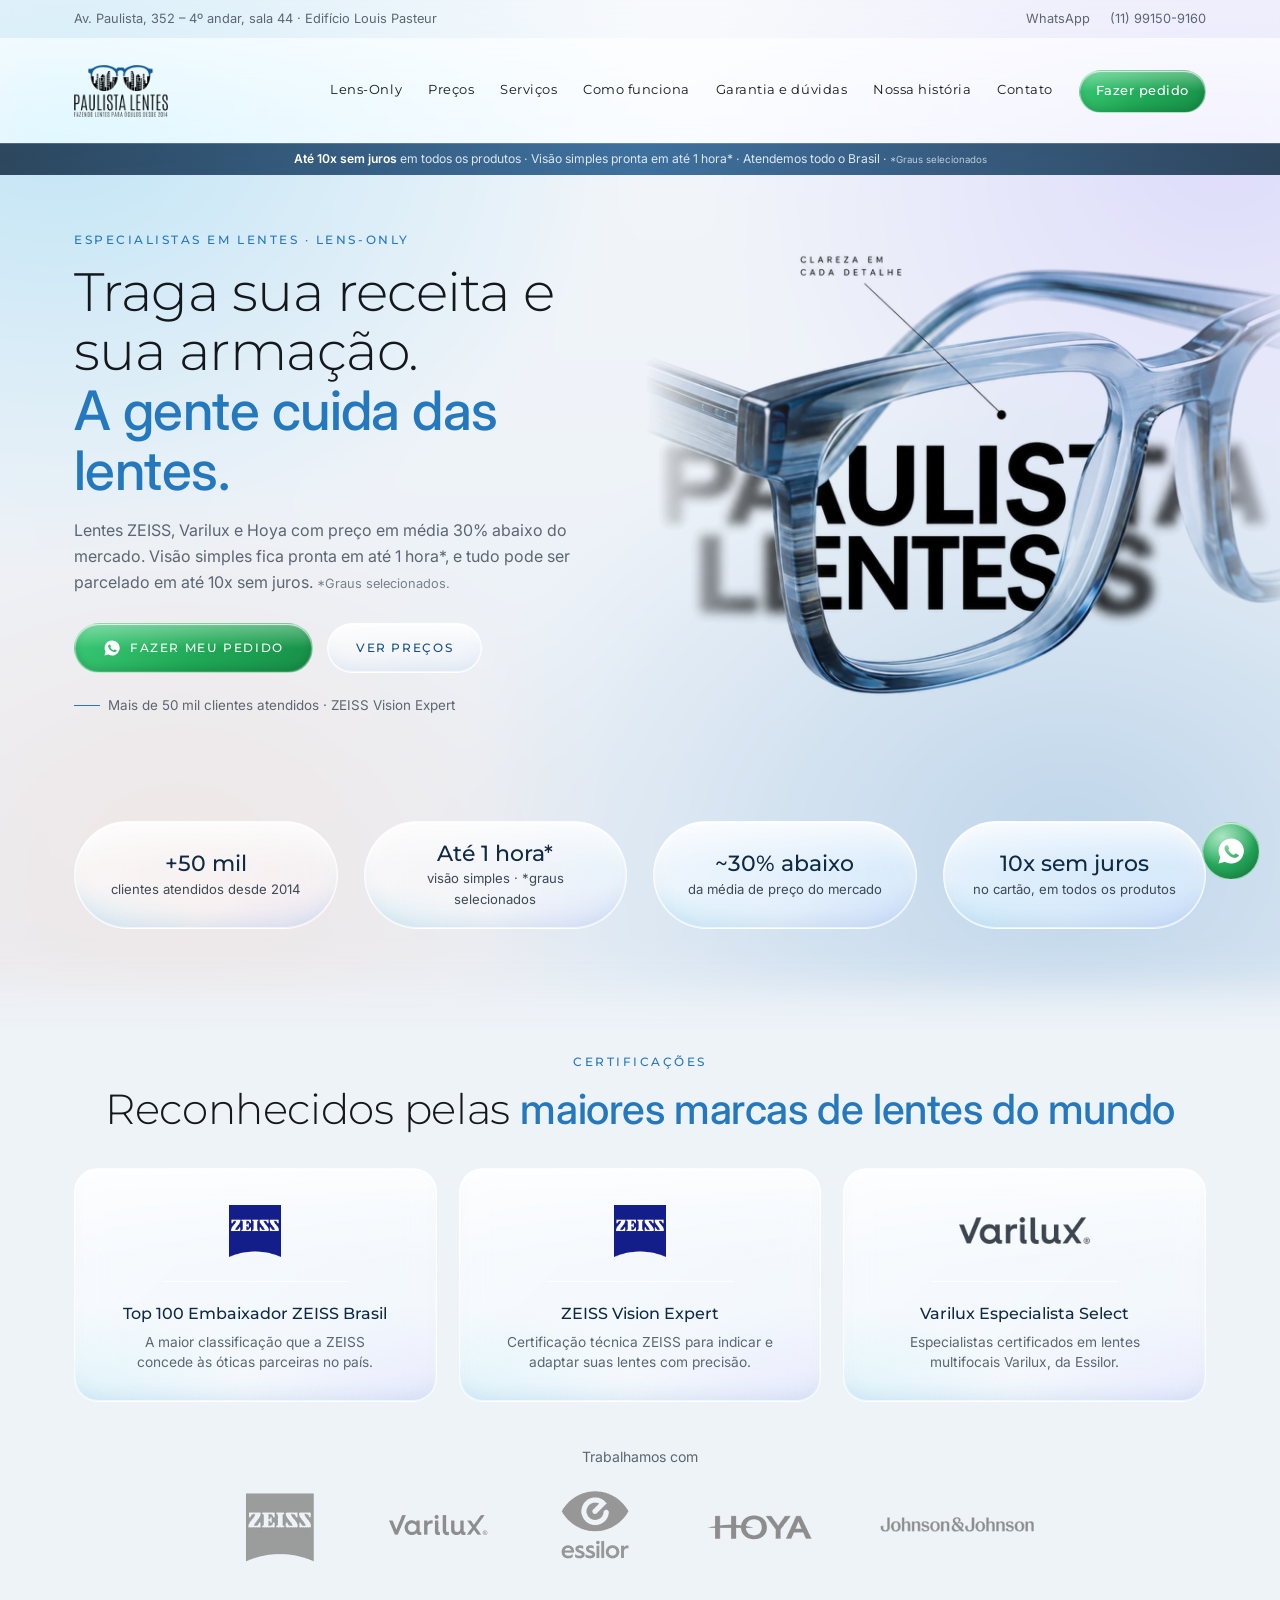
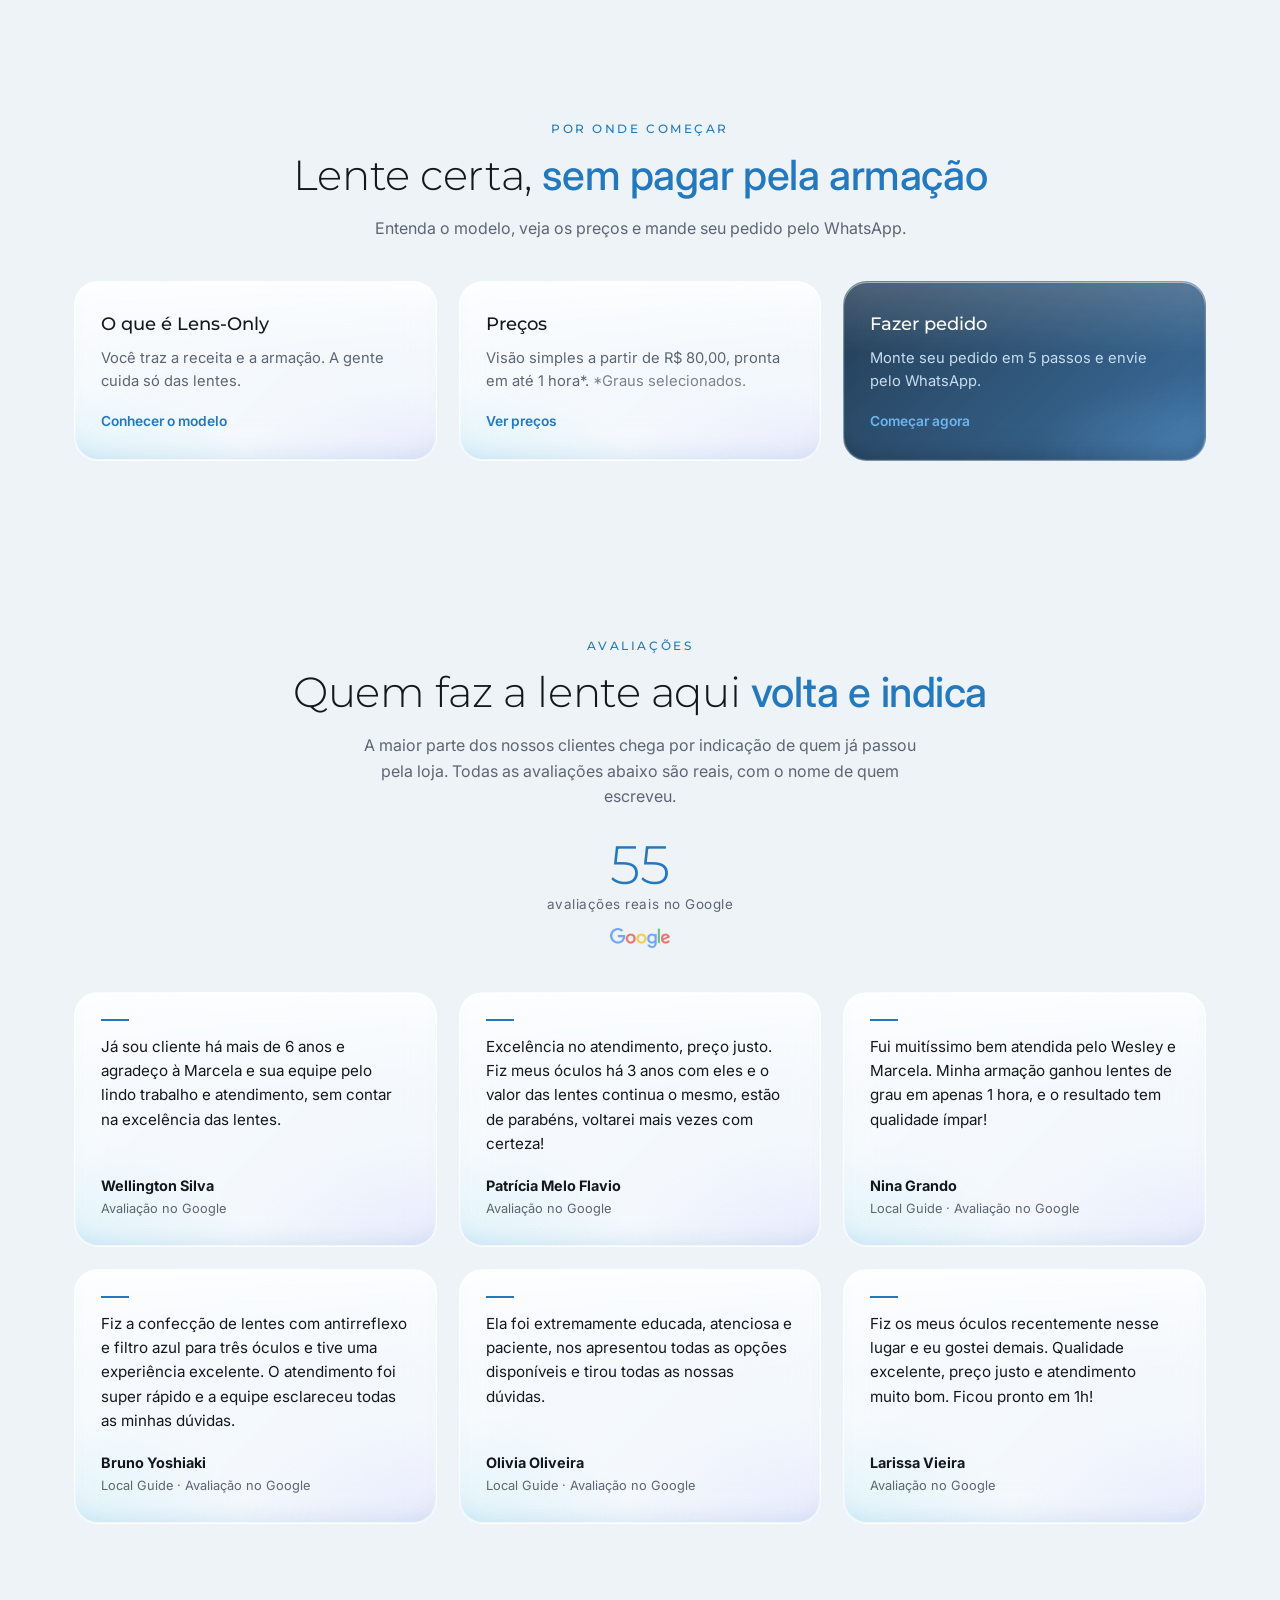
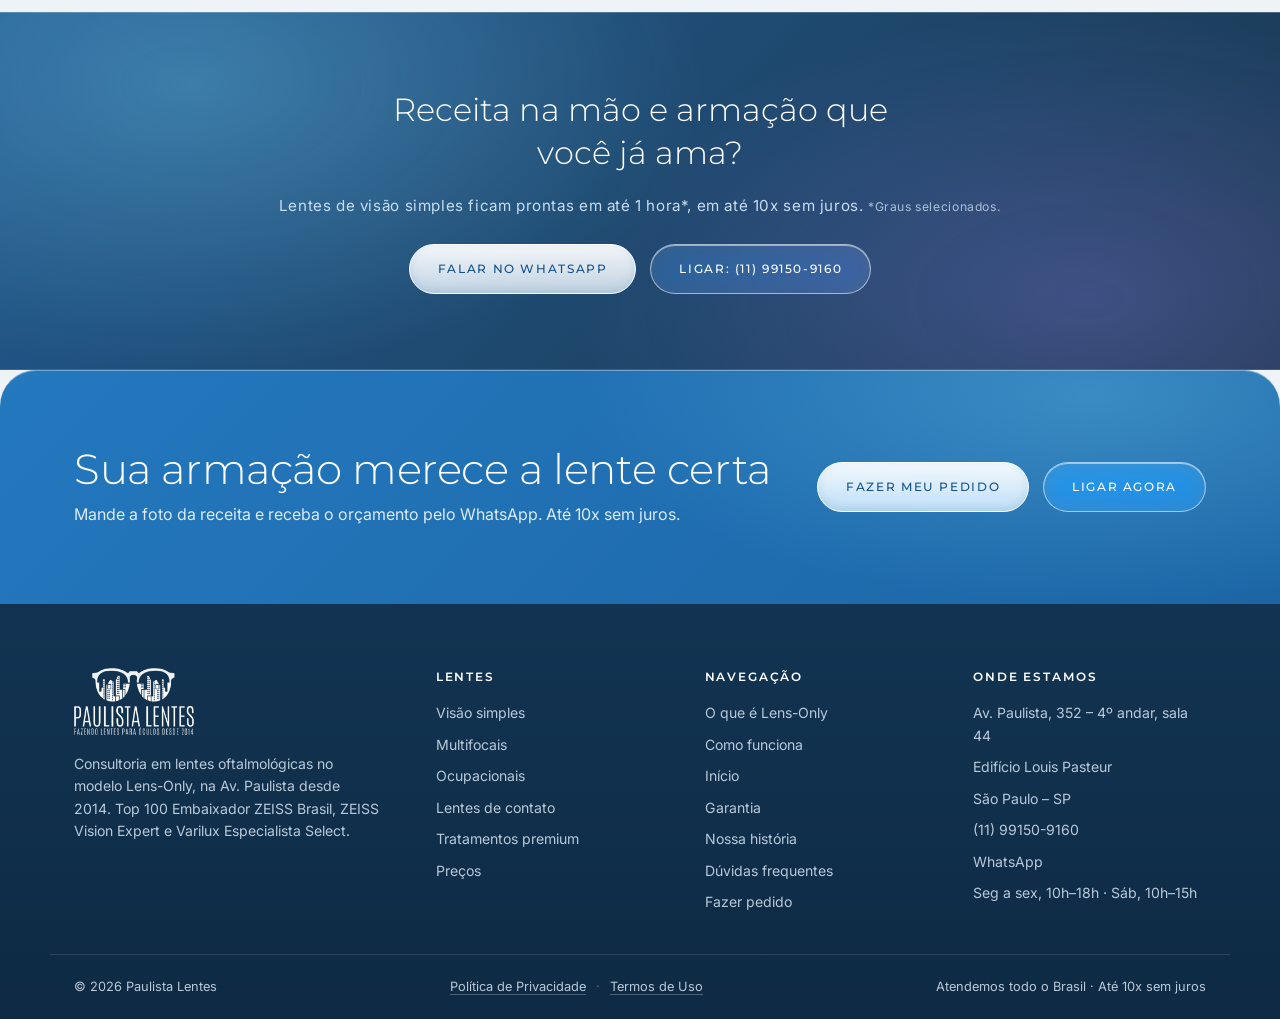
==== commit 9c7521e6: "Nova versão do site com URLs limpas, páginas legais e rodapé ajustado Co-Authored-By: Claude Opus 5." ====
--- a/index.html
+++ b/index.html
@@ -4,7 +4,7 @@
 <meta charset="UTF-8">
 <meta name="viewport" content="width=device-width, initial-scale=1">
 <title>Paulista Lentes | Lentes ZEISS, Varilux e Hoya na Av. Paulista, com a sua armação</title>
-<meta name="description" content="Traga sua receita e sua armação: a Paulista Lentes cuida só das lentes. ZEISS Vision Expert, Top 100 Embaixador ZEISS e Varilux Especialista Select. Preço em média 30% abaixo do mercado, visão simples em até 1 hora e até 10x sem juros.">
+<meta name="description" content="Traga sua receita e sua armação: a Paulista Lentes cuida só das lentes. ZEISS Vision Expert, Top 100 Embaixador ZEISS e Varilux Especialista Select. Preço em média 30% abaixo do mercado, visão simples em até 1 hora (graus selecionados) e até 10x sem juros.">
 <style>
 /* A fonte precisa vir por @import: ao colar em um widget HTML do WordPress,
    qualquer <link> do <head> é descartado e o tema assume com a fonte dele. */
@@ -127,6 +127,7 @@
 .faixa-aviso{background:var(--azul-noite);color:#DCE8F3;font-size:.76rem;text-align:center;padding:6px 24px}
 .faixa-aviso strong{color:#fff;font-weight:600}
 
+.hero picture{display:contents}
 /* ---------- hero ---------- */
 .hero{
   position:relative;overflow:hidden;background:#fff;
@@ -162,27 +163,146 @@
 .hero-prova::before{content:"";width:26px;height:1px;background:var(--azul);display:inline-block}
 
 /* ---------- prova imediata ---------- */
-.faixa-stats{background:var(--azul-noite);color:#EAF1F8;padding:28px 0}
-.stats{display:grid;grid-template-columns:repeat(4,1fr);gap:24px;text-align:center}
-.stat b{display:block;font-family:var(--display);font-weight:400;font-size:1.35rem;color:#fff;line-height:1.2}
-.stat span{font-size:.82rem;color:#A8C0D6}
+/* Números em cápsulas de vidro com brilho (glow), sem sombra projetada:
+   a profundidade vem da luz interna e do halo em volta do bloco. */
+.faixa-stats{
+  /* começa e termina em branco puro, para se fundir com as seções vizinhas */
+  background:
+    linear-gradient(180deg,#FFFFFF 0%,#F1F5F9 50%,#FFFFFF 100%);
+  padding:48px 0 60px;
+}
+.stats{display:grid;grid-template-columns:repeat(4,1fr);gap:26px;text-align:center}
+.stat{
+  position:relative;isolation:isolate;overflow:hidden;
+  display:flex;flex-direction:column;justify-content:center;
+  min-height:100px;padding:18px 20px;border-radius:999px;
+  background:
+    radial-gradient(120% 140% at 20% 0%,rgba(255,255,255,.95) 0%,rgba(246,249,252,.8) 45%,rgba(228,236,245,.8) 100%);
+  -webkit-backdrop-filter:blur(14px) saturate(1.2);backdrop-filter:blur(14px) saturate(1.2);
+  border:1px solid rgba(255,255,255,.8);
+  box-shadow:
+    0 0 0 1px rgba(36,120,190,.04),
+    inset 0 10px 18px -8px rgba(255,255,255,1),   /* luz entrando por cima */
+    inset 0 -14px 24px -12px rgba(36,120,190,.12),/* profundidade embaixo */
+    inset 0 0 22px rgba(255,255,255,.7);          /* brilho interno */
+  transition:box-shadow .3s,transform .3s;
+}
+.stat:hover{
+  transform:translateY(-2px);
+  box-shadow:
+    0 0 0 1px rgba(36,120,190,.05),
+    inset 0 10px 18px -8px rgba(255,255,255,1),
+    inset 0 -14px 24px -12px rgba(36,120,190,.14),
+    inset 0 0 22px rgba(255,255,255,.7);
+}
+/* reflexo curvo e desfocado, como na referência */
+.stat::before{
+  content:"";position:absolute;z-index:-1;
+  left:-30%;top:-120%;width:85%;height:300%;
+  border-radius:50%;transform:rotate(24deg);
+  background:linear-gradient(120deg,rgba(255,255,255,.95) 0%,rgba(255,255,255,.55) 55%,rgba(255,255,255,0) 100%);
+  filter:blur(5px);
+}
+/* faixa de luz no alto da cápsula */
+.stat::after{
+  content:"";position:absolute;z-index:-1;
+  top:5%;left:12%;right:12%;height:38%;border-radius:999px;
+  background:linear-gradient(180deg,rgba(255,255,255,.9) 0%,rgba(255,255,255,0) 100%);
+  filter:blur(3px);opacity:.8;
+}
+.stat b{display:block;font-family:var(--display);font-weight:500;font-size:1.4rem;color:var(--azul-noite);line-height:1.2}
+.stat span{font-size:.82rem;color:#3E4955;margin-top:2px}
 
 /* ---------- selos e marcas ---------- */
 .selos-secao{padding:64px 0;border-bottom:1px solid var(--linha)}
 .selos{display:grid;grid-template-columns:repeat(3,1fr);gap:22px;margin-top:34px}
+/* Selos: cartão de vidro claro com o mesmo glow das cápsulas de números,
+   logo solto no topo (sem caixa atrás) e texto centralizado. */
 .selo{
-  display:flex;gap:16px;align-items:flex-start;
-  border:1px solid var(--linha);border-radius:var(--raio);padding:22px;background:#fff;
-}
-.selo svg{width:40px;height:40px;flex:0 0 40px;color:var(--azul)}
-.selo strong{display:block;font-weight:500;font-size:1rem;margin-bottom:4px}
-.selo p{margin:0;color:var(--cinza);font-size:.86rem;line-height:1.5}
+  position:relative;isolation:isolate;overflow:hidden;
+  display:flex;flex-direction:column;align-items:center;text-align:center;gap:0;
+  padding:30px 26px 28px;border-radius:22px;
+  background:radial-gradient(120% 100% at 20% 0%,rgba(255,255,255,.98) 0%,rgba(248,250,253,.9) 55%,rgba(236,242,248,.85) 100%);
+  border:1px solid rgba(255,255,255,.9);
+  box-shadow:
+    0 0 0 1px rgba(36,120,190,.05),
+    inset 0 10px 18px -8px rgba(255,255,255,1),
+    inset 0 -14px 24px -14px rgba(36,120,190,.10);
+  transition:box-shadow .3s,transform .3s;
+}
+.selo:hover{
+  transform:translateY(-2px);
+  box-shadow:
+    0 0 0 1px rgba(36,120,190,.06),
+    inset 0 10px 18px -8px rgba(255,255,255,1),
+    inset 0 -14px 24px -14px rgba(36,120,190,.12);
+}
+/* reflexo curvo e desfocado, igual ao das cápsulas */
+.selo::before{
+  content:"";position:absolute;z-index:-1;
+  left:-40%;top:-60%;width:90%;height:190%;
+  border-radius:50%;transform:rotate(24deg);
+  background:linear-gradient(120deg,rgba(255,255,255,.9) 0%,rgba(255,255,255,.4) 60%,rgba(255,255,255,0) 100%);
+  filter:blur(8px);
+}
+.selo strong{display:block;font-weight:500;font-size:1.02rem;margin-bottom:6px;color:var(--azul-noite)}
+.selo p{margin:0;color:var(--cinza);font-size:.86rem;line-height:1.5;max-width:30ch}
+.marcas-img{display:block;width:100%;max-width:800px;height:auto;margin:0 auto}
 .marcas-titulo{margin:44px 0 16px;color:var(--cinza);font-size:.88rem}
 .marcas{
   list-style:none;margin:0;padding:0;
   display:flex;justify-content:center;align-items:center;flex-wrap:wrap;gap:14px 48px;
 }
 .marcas li{font-size:1.25rem;font-weight:500;letter-spacing:.14em;color:var(--azul-noite);opacity:.82}
+
+/* ---------- logos das marcas parceiras ----------
+   Ficam embutidos aqui uma única vez e são usados pela classe,
+   então não dependem de upload no WordPress. */
+/* Mesmo tamanho visual para todos os logos: cada um ocupa a mesma
+   área, mesmo tendo proporções diferentes (ZEISS é quadrado, J&J é
+   bem comprido). Para aumentar ou diminuir todos juntos em um lugar,
+   basta mudar --t naquele bloco. */
+.logo{
+  --t:40px;
+  display:inline-block;background:center / contain no-repeat;vertical-align:middle;flex:0 0 auto;
+  width:calc(var(--t) * var(--lw,1));height:calc(var(--t) * var(--lh,1));
+}
+.logo--zeiss{--lw:1;--lh:1}
+.logo--essilor{--lw:1;--lh:1}
+.logo--varilux{--lw:2.58;--lh:.53}
+.logo--hoya{--lw:2.43;--lh:.55}
+.logo--jj{--lw:4.1;--lh:.39}
+.logo--zeiss{background-image:url("[data-uri]")}
+.logo--varilux{background-image:url("[data-uri]")}
+.logo--essilor{background-image:url("[data-uri]")}
+.logo--hoya{background-image:url("[data-uri]")}
+.logo--jj{background-image:url("[data-uri]")}
+
+.marcas{gap:28px 56px}
+.marcas li{display:flex;flex-direction:column;align-items:center;gap:8px;opacity:1}
+.marcas small{font-size:.74rem;color:var(--cinza);letter-spacing:.02em;font-weight:400}
+.selo-logo{
+  height:64px;display:flex;align-items:center;justify-content:center;
+  margin-bottom:18px;padding-bottom:18px;width:60%;
+  border-bottom:1px solid rgba(14,42,68,.08);box-sizing:content-box;
+}
+.preco-marca{height:40px;display:flex;align-items:center;margin-bottom:16px}
+.servico-marcas{display:flex;align-items:center;gap:18px;flex-wrap:wrap;margin:0 0 16px}
+.marcas li{min-width:150px}
+.marcas .logo{--t:52px}
+.selo-logo .logo{--t:52px}
+.preco-marca .logo{--t:36px}
+.servico-marcas .logo{--t:34px}
+.opcao .logo{--t:30px}
+@media (max-width:560px){
+  .marcas li{min-width:0}
+  .marcas .logo{--t:40px}
+}
+.opcao[hidden]{display:none}
+.opcao--logo > span{display:flex;align-items:center;justify-content:center;min-height:52px}
+@media (max-width:560px){
+  .marcas{gap:22px 34px}
+}
 
 /* ---------- lens-only ---------- */
 .duas{display:grid;grid-template-columns:1.05fr 1fr;gap:64px;align-items:center}
@@ -191,6 +311,20 @@
   content:"";position:absolute;inset:22px -22px -22px 22px;
   border:2px solid var(--azul);border-radius:26px;z-index:-1;
 }
+/* Lens-Only: imagem sem moldura, maior, com as bordas dissolvendo
+   no fundo da seção, que tem o mesmo cinza-claro da foto (#F8F8F8). */
+.secao--lens{background:#F8F8F8}
+.duas--lens{grid-template-columns:.85fr 1.15fr;gap:40px}
+.lens-visual{position:relative;margin-right:-24px}
+.img-lens{
+  display:block;width:100%;height:auto;border-radius:0 !important;
+  /* só um esfumado bem estreito nas bordas, por segurança */
+  -webkit-mask-image:linear-gradient(90deg,transparent 0,#000 3%,#000 97%,transparent 100%),linear-gradient(180deg,transparent 0,#000 4%,#000 96%,transparent 100%);
+  -webkit-mask-composite:source-in;
+  mask-image:linear-gradient(90deg,transparent 0,#000 3%,#000 97%,transparent 100%),linear-gradient(180deg,transparent 0,#000 4%,#000 96%,transparent 100%);
+  mask-composite:intersect;
+}
+.secao--lens .comparativo div{background:#fff}
 .moldura-corte{border-radius:26px;overflow:hidden;box-shadow:0 22px 48px rgba(14,42,68,.22);line-height:0}
 .img-moldura{
   display:block;width:100%;aspect-ratio:4 / 3;height:auto;
@@ -221,7 +355,20 @@
 .preco-valor{font-size:2.3rem;font-weight:400;color:var(--tinta);line-height:1;margin:0}
 .preco-valor span{font-size:1rem;font-weight:500;vertical-align:top;margin-right:4px}
 .preco-parcela{color:var(--azul);font-size:.88rem;font-weight:500;margin:8px 0 20px}
-.preco .lista-check{margin-bottom:26px;flex:1}
+.preco .lista-check{margin-bottom:26px;flex:1;align-content:start}
+.adicional{
+  display:flex;align-items:flex-start;gap:10px;cursor:pointer;margin:0 0 14px;
+  border:1px dashed #B7CBDE;border-radius:var(--raio);padding:12px 14px;background:var(--nevoa);transition:.18s;
+}
+.adicional:hover{border-color:var(--azul)}
+.adicional input{width:18px;height:18px;margin:2px 0 0;accent-color:var(--azul);flex:0 0 18px;cursor:pointer}
+.adicional span{font-size:.86rem;color:var(--cinza);line-height:1.45}
+.adicional strong{color:var(--tinta);font-weight:600}
+.adicional em{display:block;font-style:normal;color:var(--azul);font-weight:600;margin-top:2px}
+.adicional:has(input:checked){border-style:solid;border-color:var(--azul);background:var(--azul-gelo)}
+.preco-valor b{font-weight:inherit}
+.preco-ast{font-size:.76rem;color:var(--cinza);margin:0 0 14px}
+.ast{font-size:.8em;opacity:.8;white-space:nowrap}
 .precos-nota{margin:28px auto 0;color:var(--cinza);font-size:.86rem;max-width:62ch}
 
 /* ---------- serviços ---------- */
@@ -304,14 +451,14 @@
 .opcoes{display:grid;grid-template-columns:repeat(auto-fit,minmax(170px,1fr));gap:12px}
 .opcao{position:relative}
 .opcao input{position:absolute;opacity:0;width:100%;height:100%;margin:0;cursor:pointer}
-.opcao span{
+.opcao > span{
   display:block;text-align:center;padding:13px 10px;border:1px solid var(--linha);
   border-radius:var(--raio);font-size:.88rem;font-weight:500;transition:.18s;background:#fff;
 }
-.opcao span small{display:block;font-weight:400;color:var(--cinza);font-size:.76rem;margin-top:2px}
+.opcao > span small{display:block;font-weight:400;color:var(--cinza);font-size:.76rem;margin-top:2px}
 .opcao input:checked + span{border-color:var(--azul);background:var(--azul-gelo);color:var(--azul-escuro)}
 .opcao input:focus-visible + span{outline:3px solid var(--azul);outline-offset:2px}
-.opcao:hover span{border-color:#B7CBDE}
+.opcao:hover > span{border-color:#B7CBDE}
 
 .modelos{display:grid;grid-template-columns:repeat(auto-fit,minmax(210px,1fr));gap:14px}
 .modelo{position:relative}
@@ -343,24 +490,6 @@
 }
 .nota-garantia.visivel{display:block}
 
-.receita{margin-top:26px;padding:24px;border:1px dashed #B7CBDE;border-radius:var(--raio);background:var(--nevoa)}
-.receita h4{font-size:.98rem;font-weight:500;margin:0 0 8px;font-family:var(--display)}
-.receita p{color:var(--cinza);font-size:.88rem;margin:0 0 16px}
-.receita-botao{
-  display:inline-flex;align-items:center;gap:9px;cursor:pointer;padding:12px 22px;
-  border:1px solid var(--azul);border-radius:var(--raio);color:var(--azul);background:#fff;
-  font-family:var(--display);font-size:.76rem;font-weight:500;letter-spacing:.12em;text-transform:uppercase;transition:.2s;
-}
-.receita-botao:hover{background:var(--azul);color:#fff}
-.receita-botao svg{width:17px;height:17px}
-.receita-previa{margin-top:18px;display:flex;align-items:center;gap:16px;background:#fff;border:1px solid var(--linha);border-radius:var(--raio);padding:12px}
-.receita-previa[hidden]{display:none}
-.receita-previa img{width:88px;height:88px;object-fit:cover;border-radius:8px;background:var(--nevoa)}
-.receita-previa img[hidden]{display:none}
-.receita-info{display:flex;flex-direction:column;gap:6px;min-width:0}
-.receita-info strong{font-size:.88rem;font-weight:500;overflow:hidden;text-overflow:ellipsis;white-space:nowrap}
-.receita-remover{background:none;border:0;padding:0;cursor:pointer;color:var(--cinza);font-size:.8rem;text-decoration:underline;text-align:left}
-.receita-remover:hover{color:#C0392B}
 
 .revisao{background:var(--nevoa);border-radius:var(--raio);padding:24px;margin-bottom:8px}
 .revisao dl{margin:0;display:grid;grid-template-columns:auto 1fr;gap:10px 18px;font-size:.92rem}
@@ -383,6 +512,7 @@
 .nota-grande{margin:8px 0 0;display:flex;flex-direction:column;align-items:center;gap:2px}
 .nota-grande b{font-weight:300;font-size:3.4rem;color:var(--azul);line-height:1}
 .nota-grande span{font-size:.84rem;color:var(--cinza);letter-spacing:.04em}
+.nota-google{height:20px !important;width:auto !important;margin-top:10px;opacity:.75}
 .depoimentos{display:grid;grid-template-columns:repeat(3,1fr);gap:22px;margin-top:44px}
 .depoimento{
   margin:0;background:#fff;border:1px solid var(--linha);border-radius:var(--raio);padding:26px;
@@ -464,11 +594,11 @@
 /* ---------- rodapé ---------- */
 .rodape{background:var(--azul-noite);color:#B9C9D8;font-size:.88rem}
 .rodape a:hover{color:#fff}
-.rodape-colunas{display:grid;grid-template-columns:1.4fr 1fr 1fr 1fr;gap:36px;padding:64px 0 40px}
+.rodape-colunas{display:grid;grid-template-columns:1.4fr 1fr 1fr 1fr;gap:36px;padding-top:64px;padding-bottom:40px}
 .rodape h4{color:#fff;font-size:.72rem;letter-spacing:.16em;text-transform:uppercase;font-weight:600;margin:0 0 16px}
 .rodape ul{list-style:none;margin:0;padding:0;display:grid;gap:9px}
 .logo-rodape{width:120px !important;height:auto !important;object-fit:contain;filter:brightness(0) invert(1)}
-.rodape-base{border-top:1px solid rgba(255,255,255,.12);padding:22px 0;display:flex;justify-content:space-between;gap:16px;flex-wrap:wrap;font-size:.8rem}
+.rodape-base{border-top:1px solid rgba(255,255,255,.12);padding-top:22px;padding-bottom:22px;display:flex;justify-content:space-between;gap:16px;flex-wrap:wrap;font-size:.8rem}
 
 /* ---------- botão flutuante ---------- */
 .zap-flutua{
@@ -483,32 +613,6 @@
 .pagina.ativa{display:block;animation:entra .25s ease}
 .menu a[aria-current="page"]{color:var(--azul);border-bottom-color:var(--azul)}
 .menu a.menu-cta[aria-current="page"]{color:#fff;box-shadow:0 0 0 3px rgba(31,168,85,.25)}
-
-/* ---------- páginas legais ---------- */
-.legal{max-width:760px;margin:0 auto}
-.legal-cabeca{padding-bottom:28px;margin-bottom:12px;border-bottom:1px solid var(--linha)}
-.legal-cabeca h1{font-size:clamp(1.9rem,4vw,2.8rem);line-height:1.12}
-.legal-data{color:var(--cinza);font-size:.86rem;margin:0}
-.legal-indice{background:var(--nevoa);border:1px solid var(--linha);border-radius:var(--raio);padding:20px 24px;margin:28px 0 8px}
-.legal-indice p{font-family:var(--display);font-size:.72rem;font-weight:500;letter-spacing:.22em;text-transform:uppercase;color:var(--azul);margin:0 0 10px}
-.legal-indice ol{margin:0;padding-left:20px;columns:2;column-gap:32px;font-size:.9rem;color:var(--cinza)}
-.legal-indice li{break-inside:avoid;padding:2px 0}
-.legal-corpo .legal-indice a{color:inherit;text-decoration:none}
-.legal-corpo .legal-indice a:hover{color:var(--azul)}
-.legal-corpo h2{font-size:1.3rem;font-weight:400;line-height:1.3;margin:44px 0 12px;scroll-margin-top:calc(var(--h-cabecalho) + var(--h-faixa) + 16px)}
-.legal-corpo h2 span{color:var(--azul);font-weight:500;margin-right:8px}
-.legal-corpo p,.legal-corpo li{color:#2E3640;max-width:68ch}
-.legal-corpo p{margin:0 0 14px}
-.legal-corpo ul{margin:0 0 14px;padding-left:22px;display:grid;gap:6px}
-.legal-corpo li::marker{color:var(--azul)}
-.legal-corpo a{color:var(--azul);text-decoration:underline;text-underline-offset:2px}
-.legal-contato{background:var(--azul-gelo);border-radius:var(--raio);padding:22px 24px;margin:8px 0 14px;display:grid;gap:4px}
-.legal-contato p{margin:0}
-.legal-nota{font-size:.86rem;color:var(--cinza);border-left:2px solid var(--azul);padding-left:14px}
-.pendente{background:#FFF3C4;color:inherit;padding:0 4px;border-radius:3px}
-.rodape-legal{display:flex;gap:18px;flex-wrap:wrap}
-.fim-aviso .link-legal{color:var(--azul);text-decoration:underline;text-underline-offset:2px}
-@media (max-width:560px){.legal-indice ol{columns:1}}
 
 /* ---------- atalhos da página inicial ---------- */
 .atalhos{display:grid;grid-template-columns:repeat(3,1fr);gap:22px;margin-top:40px;text-align:left}
@@ -536,6 +640,8 @@
 @media (max-width:940px){
   .secao{padding:64px 0}
   .duas{grid-template-columns:1fr;gap:32px}
+  .duas--lens{grid-template-columns:1fr}
+  .lens-visual{margin:0 -24px}
   .hero{min-height:0}
   .hero-texto{padding-top:calc(30px + var(--sobe-hero)) !important;padding-bottom:48px !important}
   .hero-img{left:0;width:100%;-webkit-mask-image:none;mask-image:none}
@@ -543,7 +649,8 @@
   .logo-topo{height:60px !important;max-width:200px !important}
   .cabecalho .wrap{height:84px}
   :root{--h-cabecalho:84px;--h-faixa:44px;--sobe-hero:50px}
-  .stats{grid-template-columns:1fr 1fr;gap:22px}
+  .stats{grid-template-columns:1fr 1fr;gap:18px}
+  .stat{min-height:88px;padding:16px 22px}
   .selos{grid-template-columns:1fr}
   .precos{grid-template-columns:1fr;max-width:480px;margin-left:auto;margin-right:auto}
   .servicos{grid-template-columns:1fr}
@@ -577,6 +684,8 @@
   .linha-campos{grid-template-columns:1fr}
 }
 @media (max-width:560px){
+  .stats{grid-template-columns:1fr;gap:14px}
+  .stat{min-height:76px}
   .campos{grid-template-columns:1fr 1fr}
   .passos{grid-template-columns:1fr}
   .valores{grid-template-columns:1fr}
@@ -589,6 +698,253 @@
 @media (prefers-reduced-motion:reduce){
   *{transition:none!important;scroll-behavior:auto!important;animation:none!important}
 }
+
+/* =========================================================================
+   TEMA VIDRO (liquid glass)
+   Camada extra por cima do estilo original: mesma estrutura, mesmo texto,
+   só a estética muda. Para voltar ao visual sólido, apague este bloco.
+   ========================================================================= */
+:root{
+  /* vidro claro */
+  --v-fundo:linear-gradient(135deg,rgba(255,255,255,.62) 0%,rgba(255,255,255,.34) 100%);
+  --v-brilho:linear-gradient(180deg,rgba(255,255,255,.55) 0%,rgba(255,255,255,0) 42%);
+  --v-iris:
+    radial-gradient(90% 70% at 100% 100%,rgba(150,130,255,.10) 0%,rgba(150,130,255,0) 60%),
+    radial-gradient(80% 70% at 0% 100%,rgba(70,210,230,.12) 0%,rgba(70,210,230,0) 60%);
+  --v-borda:rgba(255,255,255,.75);
+  --v-desfoque:blur(18px) saturate(1.6);
+  --v-luz:
+    inset 0 1px 0 rgba(255,255,255,.95),          /* reflexo especular na borda de cima */
+    inset 0 -1px 0 rgba(255,255,255,.45),         /* aro de baixo */
+    inset 0 0 0 1px rgba(255,255,255,.25),        /* espessura do vidro */
+    inset 0 14px 28px -16px rgba(255,255,255,.9), /* brilho interno */
+    inset 0 -16px 26px -18px rgba(36,120,190,.22);/* sombra interna, dá volume */
+  /* Sombra externa: desligada. Para ligar uma sombra bem leve, troque por
+     0 10px 30px -18px rgba(14,42,68,.25) */
+  --v-sombra:0 0 0 transparent;
+}
+
+/* ---------- fundo da página: luz ambiente atrás do vidro ---------- */
+body{background:#EEF3F8}
+body::before{
+  content:"";position:fixed;inset:-10%;z-index:-1;pointer-events:none;
+  background:
+    radial-gradient(38% 42% at 12% 18%,rgba(111,200,238,.38) 0%,rgba(111,200,238,0) 100%),
+    radial-gradient(34% 40% at 88% 22%,rgba(160,140,255,.24) 0%,rgba(160,140,255,0) 100%),
+    radial-gradient(40% 45% at 78% 86%,rgba(36,120,190,.22) 0%,rgba(36,120,190,0) 100%),
+    radial-gradient(30% 36% at 20% 88%,rgba(255,196,170,.22) 0%,rgba(255,196,170,0) 100%),
+    linear-gradient(180deg,#F4F7FB 0%,#E9EFF6 100%);
+  filter:blur(20px);
+}
+.secao--nevoa,.secao--lens,.orc,.faixa-stats,.selos-secao,.hero{background:transparent}
+.selos-secao{border-bottom:0}
+
+/* ---------- vidro claro: cartões, painéis e blocos ---------- */
+.stat,.selo,.preco,.servico,.atalho,.depoimento,.garantia,.contato-bloco,
+.painel-orc,.olho,.revisao,.comparativo div,.mvv-bloco--claro,.valor,.passo,
+.faq details,.aviso-distancia,.receita,.servico-dif,.marco,.adicional,
+.opcao > span,.modelo .cartao,.campo select,.campo input,.nota-garantia{
+  background:var(--v-brilho),var(--v-iris),var(--v-fundo);
+  -webkit-backdrop-filter:var(--v-desfoque);backdrop-filter:var(--v-desfoque);
+  border:1px solid var(--v-borda);
+  box-shadow:var(--v-luz),var(--v-sombra);
+}
+.stat::before,.stat::after,.selo::before{display:none}
+.stat,.selo,.preco,.servico,.atalho,.depoimento,.garantia{transition:transform .3s,box-shadow .3s,border-color .3s}
+.stat:hover,.selo:hover,.preco:hover,.servico:hover,.atalho:hover,.depoimento:hover,.garantia:hover{
+  transform:translateY(-3px);border-color:#fff;
+  box-shadow:var(--v-luz),inset 0 0 0 1px rgba(255,255,255,.5),var(--v-sombra);
+}
+
+/* formatos */
+.stat{border-radius:999px}
+.selo,.preco,.servico,.garantia,.depoimento,.atalho{border-radius:24px}
+.painel-orc{border-radius:30px}
+.valor,.passo,.contato-bloco{border-radius:20px;padding:22px 20px;border-top:1px solid var(--v-borda)}
+.faq details{border-radius:18px;margin-bottom:12px;padding:0 10px}
+.faq summary{padding:18px 8px}
+.comparativo div,.aviso-distancia{border-radius:18px}
+.olho,.revisao{border-radius:18px}
+.servico-dif{border-radius:14px}
+.marco{border-radius:16px;padding:16px 18px 16px 30px;margin-bottom:12px;border-left:1px solid var(--v-borda)}
+.marco::before{left:-8px;top:20px;box-shadow:0 0 0 4px rgba(255,255,255,.6)}
+.linha-tempo{padding-left:6px}
+
+/* campos do pedido */
+.campo select,.campo input{border-radius:12px}
+.campo select:focus,.campo input:focus{border-color:var(--azul);box-shadow:var(--v-luz),0 0 0 3px rgba(36,120,190,.15)}
+.opcao > span,.modelo .cartao{border-radius:16px}
+.opcao input:checked + span,
+.modelo input:checked + .cartao,
+.adicional:has(input:checked){
+  background:
+    var(--v-brilho),
+    linear-gradient(135deg,rgba(111,180,238,.38) 0%,rgba(36,120,190,.20) 100%);
+  border-color:rgba(255,255,255,.95);color:var(--azul-noite);
+  box-shadow:var(--v-luz),inset 0 0 0 1.5px rgba(36,120,190,.55);
+}
+
+/* cartão de preço em destaque: aro azul por dentro */
+.preco--marcado{border-color:#fff;box-shadow:var(--v-luz),inset 0 0 0 1.5px rgba(36,120,190,.45)}
+.preco-etiqueta{background:rgba(255,255,255,.6);box-shadow:inset 0 1px 0 #fff,inset 0 0 0 1px rgba(36,120,190,.18)}
+
+/* ---------- vidro escuro (blocos que eram azul-marinho) ---------- */
+.servico--core,.mvv-bloco:not(.mvv-bloco--claro),.atalho--marcado{
+  background:
+    linear-gradient(180deg,rgba(255,255,255,.18) 0%,rgba(255,255,255,0) 40%),
+    radial-gradient(80% 80% at 100% 100%,rgba(111,180,238,.28) 0%,rgba(111,180,238,0) 60%),
+    linear-gradient(135deg,rgba(14,42,68,.90) 0%,rgba(21,81,137,.82) 100%);
+  -webkit-backdrop-filter:var(--v-desfoque);backdrop-filter:var(--v-desfoque);
+  border:1px solid rgba(255,255,255,.28);
+  box-shadow:
+    inset 0 1px 0 rgba(255,255,255,.45),
+    inset 0 0 0 1px rgba(255,255,255,.08),
+    inset 0 -18px 30px -20px rgba(0,0,0,.35),var(--v-sombra);
+}
+.servico--core .servico-dif{background:rgba(255,255,255,.10);border-color:rgba(255,255,255,.2);box-shadow:inset 0 1px 0 rgba(255,255,255,.25)}
+.mvv-bloco{border-radius:24px}
+
+/* ---------- botões de vidro líquido ---------- */
+.btn{border-radius:999px;position:relative;
+  -webkit-backdrop-filter:blur(12px) saturate(1.6);backdrop-filter:blur(12px) saturate(1.6)}
+.btn--cheio,.btn--zap{
+  border:1px solid rgba(255,255,255,.45);
+  box-shadow:
+    inset 0 1px 1px rgba(255,255,255,.75),
+    inset 0 -3px 8px rgba(0,0,0,.14),
+    inset 0 0 0 1px rgba(255,255,255,.18);
+}
+.btn--cheio{background:linear-gradient(180deg,rgba(255,255,255,.35) 0%,rgba(255,255,255,0) 50%),linear-gradient(135deg,#4C9FE0 0%,#2478BE 55%,#1C66A6 100%)}
+.btn--cheio:hover{background:linear-gradient(180deg,rgba(255,255,255,.45) 0%,rgba(255,255,255,0) 55%),linear-gradient(135deg,#5AABEA 0%,#2A82CA 55%,#1D6CB0 100%)}
+.btn--zap{background:linear-gradient(180deg,rgba(255,255,255,.35) 0%,rgba(255,255,255,0) 50%),linear-gradient(135deg,#3CCB78 0%,#1FA855 55%,#178E47 100%)}
+.btn--zap:hover{background:linear-gradient(180deg,rgba(255,255,255,.45) 0%,rgba(255,255,255,0) 55%),linear-gradient(135deg,#46D582 0%,#22B35C 55%,#18964B 100%)}
+.btn--linha,.btn--fantasma{
+  background:var(--v-brilho),var(--v-fundo);color:var(--azul-escuro);
+  border:1px solid rgba(255,255,255,.85);box-shadow:var(--v-luz);
+}
+.btn--linha:hover,.btn--fantasma:hover{background:var(--v-brilho),linear-gradient(135deg,rgba(255,255,255,.85),rgba(255,255,255,.55));color:var(--azul);border-color:#fff}
+.btn--claro{background:linear-gradient(180deg,rgba(255,255,255,.95),rgba(255,255,255,.75));color:var(--azul-escuro);border:1px solid #fff;box-shadow:inset 0 -3px 8px rgba(36,120,190,.15)}
+.btn--claro:hover{background:#fff;color:var(--azul)}
+.btn--vazado-claro{background:rgba(255,255,255,.12);border:1px solid rgba(255,255,255,.55);box-shadow:inset 0 1px 0 rgba(255,255,255,.5)}
+.btn--vazado-claro:hover{background:rgba(255,255,255,.25);color:#fff}
+.menu a.menu-cta{border-radius:999px;border:1px solid rgba(255,255,255,.45);
+  background:linear-gradient(180deg,rgba(255,255,255,.35) 0%,rgba(255,255,255,0) 50%),linear-gradient(135deg,#3CCB78 0%,#1FA855 55%,#178E47 100%);
+  box-shadow:inset 0 1px 1px rgba(255,255,255,.75),inset 0 -3px 8px rgba(0,0,0,.14)}
+.receita-botao{border-radius:999px}
+
+/* ---------- topo de vidro ---------- */
+/* logo compacto no cabeçalho */
+.logo-topo{height:52px !important;max-width:190px !important}
+@media (max-width:940px){.logo-topo{height:40px !important;max-width:150px !important}}
+.barra-topo{background:rgba(255,255,255,.35);border-bottom:1px solid rgba(255,255,255,.6);
+  -webkit-backdrop-filter:blur(12px);backdrop-filter:blur(12px)}
+.cabecalho{
+  background:linear-gradient(180deg,rgba(255,255,255,.78),rgba(255,255,255,.58));
+  -webkit-backdrop-filter:blur(22px) saturate(1.8);backdrop-filter:blur(22px) saturate(1.8);
+  box-shadow:inset 0 -1px 0 rgba(255,255,255,.9);
+}
+.faixa-aviso{
+  background:linear-gradient(90deg,rgba(14,42,68,.86),rgba(21,81,137,.82),rgba(14,42,68,.86));
+  box-shadow:inset 0 1px 0 rgba(255,255,255,.18);
+}
+@media (max-width:940px){
+  .menu{background:rgba(255,255,255,.85);-webkit-backdrop-filter:blur(22px);backdrop-filter:blur(22px);border-bottom:1px solid #fff}
+}
+
+/* ---------- hero ----------
+   A arte já vem com fundo transparente (WebP com canal alfa): o lado
+   esquerdo, onde fica o texto, é vazio, então não precisa de véu.
+   A imagem começa abaixo do menu e aparece sempre inteira, alinhada à direita. */
+.hero-veu{display:none}
+.hero-img{
+  top:var(--sobe-hero);left:10%;right:0;bottom:0;
+  width:90%;height:calc(100% - var(--sobe-hero));
+  object-fit:contain;object-position:right center;
+  -webkit-mask-image:none;mask-image:none;
+}
+@media (max-width:940px){
+  /* no celular e tablet a arte desce para baixo do texto, mostrando os óculos */
+  .hero{flex-direction:column;align-items:stretch}
+  .hero-texto{padding-bottom:8px !important}
+  .hero-img{
+    position:relative;top:auto;left:auto;right:auto;bottom:auto;order:2;
+    width:100%;max-width:640px;height:auto;aspect-ratio:auto;
+    object-fit:contain;margin:16px auto 28px;
+  }
+}
+
+/* ---------- imagens que se fundem com o fundo ---------- */
+/* o cinza-claro da foto some sobre a luz ambiente */
+/* A foto da Lens-Only já vem com fundo transparente (WebP com canal alfa),
+   então se funde com qualquer fundo sem truques de mistura, e aparece
+   pronta desde o primeiro quadro ao trocar de página. */
+.moldura::before{border-color:rgba(255,255,255,.9);background:rgba(255,255,255,.25);
+  -webkit-backdrop-filter:blur(10px);backdrop-filter:blur(10px);box-shadow:inset 0 1px 0 #fff}
+.moldura-corte,.mapa-caixa{box-shadow:0 0 0 1px rgba(255,255,255,.8),inset 0 1px 0 #fff}
+
+/* ---------- faixas azuis: vidro azul ---------- */
+.citacao{
+  background:
+    radial-gradient(40% 80% at 15% 20%,rgba(111,200,238,.35) 0%,rgba(111,200,238,0) 100%),
+    radial-gradient(40% 80% at 85% 80%,rgba(160,140,255,.25) 0%,rgba(160,140,255,0) 100%),
+    linear-gradient(135deg,rgba(21,81,137,.94),rgba(14,42,68,.94));
+  box-shadow:inset 0 1px 0 rgba(255,255,255,.2),inset 0 -1px 0 rgba(255,255,255,.12);
+}
+.cta-final{
+  background:
+    radial-gradient(40% 90% at 85% 10%,rgba(111,200,238,.35) 0%,rgba(111,200,238,0) 100%),
+    linear-gradient(135deg,#2478BE 0%,#1C66A6 100%);
+}
+.rodape{background:linear-gradient(180deg,#123452 0%,#0E2A44 100%)}
+/* o recorte de prédios era sólido e não combina com o vidro */
+.skyline{display:none}
+.cta-final{border-radius:36px 36px 0 0;box-shadow:inset 0 1px 0 rgba(255,255,255,.35)}
+
+/* ---------- botão flutuante: esfera de vidro verde ---------- */
+.zap-flutua{
+  background:radial-gradient(60% 50% at 35% 25%,rgba(255,255,255,.6) 0%,rgba(255,255,255,0) 100%),linear-gradient(135deg,#3CCB78,#178E47);
+  border:1px solid rgba(255,255,255,.55);
+  box-shadow:inset 0 1px 1px rgba(255,255,255,.8),inset 0 -4px 10px rgba(0,0,0,.18);
+}
+
+/* ---------- detalhes ---------- */
+.trilha-bola{background:rgba(255,255,255,.55);border-color:#fff;box-shadow:inset 0 1px 0 #fff}
+.orc-cabecalho,.orc-nav{border-color:rgba(255,255,255,.8)}
+.selo-logo{border-bottom-color:rgba(255,255,255,.9)}
+.stat + .stat{box-shadow:var(--v-luz)}
+/* ---------- páginas legais ---------- */
+.legal{max-width:760px;margin:0 auto}
+.legal-cabeca{padding-bottom:28px;margin-bottom:12px;border-bottom:1px solid rgba(14,42,68,.12)}
+.legal-cabeca h1{font-size:clamp(1.9rem,4vw,2.8rem);line-height:1.12}
+.legal-data{color:var(--cinza);font-size:.86rem;margin:0}
+.legal-indice{background:var(--v-brilho),var(--v-iris),var(--v-fundo);-webkit-backdrop-filter:var(--v-desfoque);backdrop-filter:var(--v-desfoque);border:1px solid var(--v-borda);box-shadow:var(--v-luz),var(--v-sombra);border-radius:20px;padding:22px 26px;margin:28px 0 8px}
+.legal-indice p{font-family:var(--display);font-size:.72rem;font-weight:500;letter-spacing:.22em;text-transform:uppercase;color:var(--azul);margin:0 0 10px}
+.legal-indice ol{margin:0;padding-left:20px;columns:2;column-gap:32px;font-size:.9rem;color:var(--cinza)}
+.legal-indice li{break-inside:avoid;padding:2px 0}
+.legal-corpo .legal-indice a{color:inherit;text-decoration:none}
+.legal-corpo .legal-indice a:hover{color:var(--azul)}
+.legal-corpo h2{font-size:1.3rem;font-weight:400;line-height:1.3;margin:44px 0 12px;scroll-margin-top:calc(var(--h-cabecalho) + var(--h-faixa) + 16px)}
+.legal-corpo h2 span{color:var(--azul);font-weight:500;margin-right:8px}
+.legal-corpo p,.legal-corpo li{color:#2E3640;max-width:68ch}
+.legal-corpo p{margin:0 0 14px}
+.legal-corpo ul{margin:0 0 14px;padding-left:22px;display:grid;gap:6px}
+.legal-corpo li::marker{color:var(--azul)}
+.legal-corpo a{color:var(--azul);text-decoration:underline;text-underline-offset:2px}
+.legal-contato{background:var(--v-brilho),var(--v-iris),var(--v-fundo);-webkit-backdrop-filter:var(--v-desfoque);backdrop-filter:var(--v-desfoque);border:1px solid var(--v-borda);box-shadow:var(--v-luz),var(--v-sombra);border-radius:20px;padding:22px 26px;margin:8px 0 14px;display:grid;gap:4px}
+.legal-contato p{margin:0}
+.legal-nota{font-size:.86rem;color:var(--cinza);border-left:2px solid var(--azul);padding-left:14px}
+.pendente{background:#FFF3C4;color:inherit;padding:0 4px;border-radius:3px}
+.rodape-base{align-items:center}
+.rodape-legal{display:flex;align-items:center;gap:10px;flex-wrap:wrap}
+.rodape-legal a{color:#B9C9D8;text-decoration:underline;text-decoration-color:rgba(185,201,216,.35);text-underline-offset:3px;transition:color .18s,text-decoration-color .18s}
+.rodape-legal a:hover{color:#fff;text-decoration-color:#fff}
+.rodape-legal span{color:rgba(185,201,216,.45)}
+.fim-aviso .link-legal{color:var(--azul);text-decoration:underline;text-underline-offset:2px}
+@media (max-width:560px){
+  .legal-indice ol{columns:1}
+  .rodape-base{flex-direction:column;align-items:flex-start;gap:10px}
+}
+
 </style>
 </head>
 <body>
@@ -596,10 +952,10 @@
 <!-- ===================== TOPO ===================== -->
 <div class="barra-topo">
   <div class="wrap">
-    <span>Av. Paulista, 392 &ndash; loja 147 &middot; Boulevard Monti Mare</span>
+    <span>Av. Paulista, 352 &ndash; 4º andar, sala 44 &middot; Edifício Louis Pasteur</span>
     <span class="contatos">
       <a href="#" data-zap-direto>WhatsApp</a>
-      <a href="tel:+551134593080">(11) 3459-3080</a>
+      <a href="tel:+5511991509160">(11) 99150-9160</a>
     </span>
   </div>
 </div>
@@ -607,7 +963,7 @@
 <header class="cabecalho">
   <div class="wrap">
     <a class="marca" href="/" aria-label="Paulista Lentes, página inicial">
-      <img class="logo-topo" src="https://trabalhosba.belasartes.edu.br/n06/wp-content/uploads/2026/09/Sem-nome-1350-x-1080-px-scaled.png" alt="Paulista Lentes">
+      <img class="logo-topo" width="432" height="240" src="[data-uri]" alt="Paulista Lentes">
     </a>
     <nav class="menu" id="menu">
       <a href="/lens-only">Lens-Only</a>
@@ -624,7 +980,7 @@
     </button>
   </div>
   <div class="faixa-aviso">
-    <strong>Até 10x sem juros</strong> em todos os produtos &middot; Visão simples pronta em até 1 hora &middot; Atendemos todo o Brasil
+    <strong>Até 10x sem juros</strong> em todos os produtos &middot; Visão simples pronta em até 1 hora* &middot; Atendemos todo o Brasil &middot; <span class="ast">*Graus selecionados</span>
   </div>
 </header>
 
@@ -634,14 +990,19 @@
 <div class="pagina" data-pagina="inicio">
 <!-- ===================== HERO ===================== -->
 <section class="hero">
-  <img class="hero-img" src="https://trabalhosba.belasartes.edu.br/n06/wp-content/uploads/2026/09/banner501-1.jpg" alt="Pessoa usando óculos com lentes da Paulista Lentes">
+  <!-- Banner com fundo transparente (WebP). Se trocar pela biblioteca do WordPress, suba também com fundo transparente. -->
+  <picture>
+    <!-- versão para celular e tablet (até 940px de largura) -->
+    <source media="(max-width: 940px)" width="1004" height="675" srcset="[data-uri]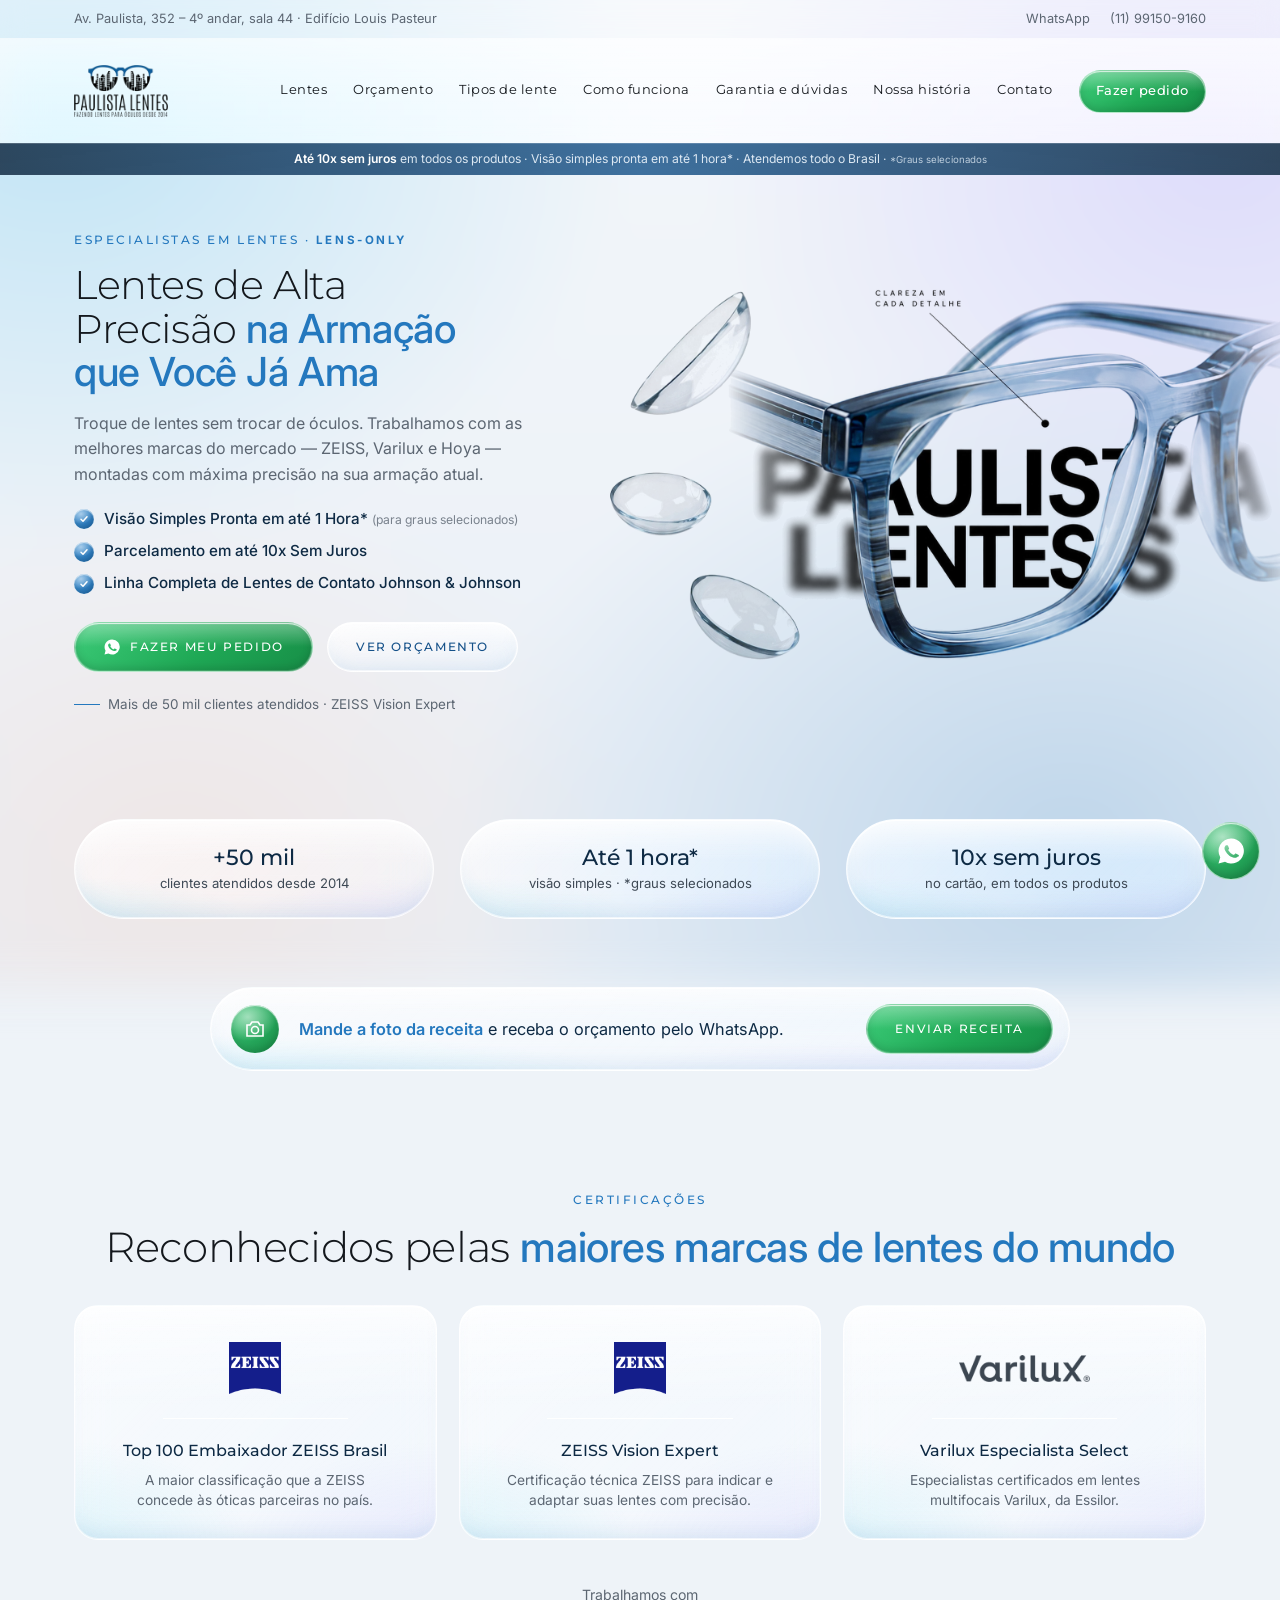
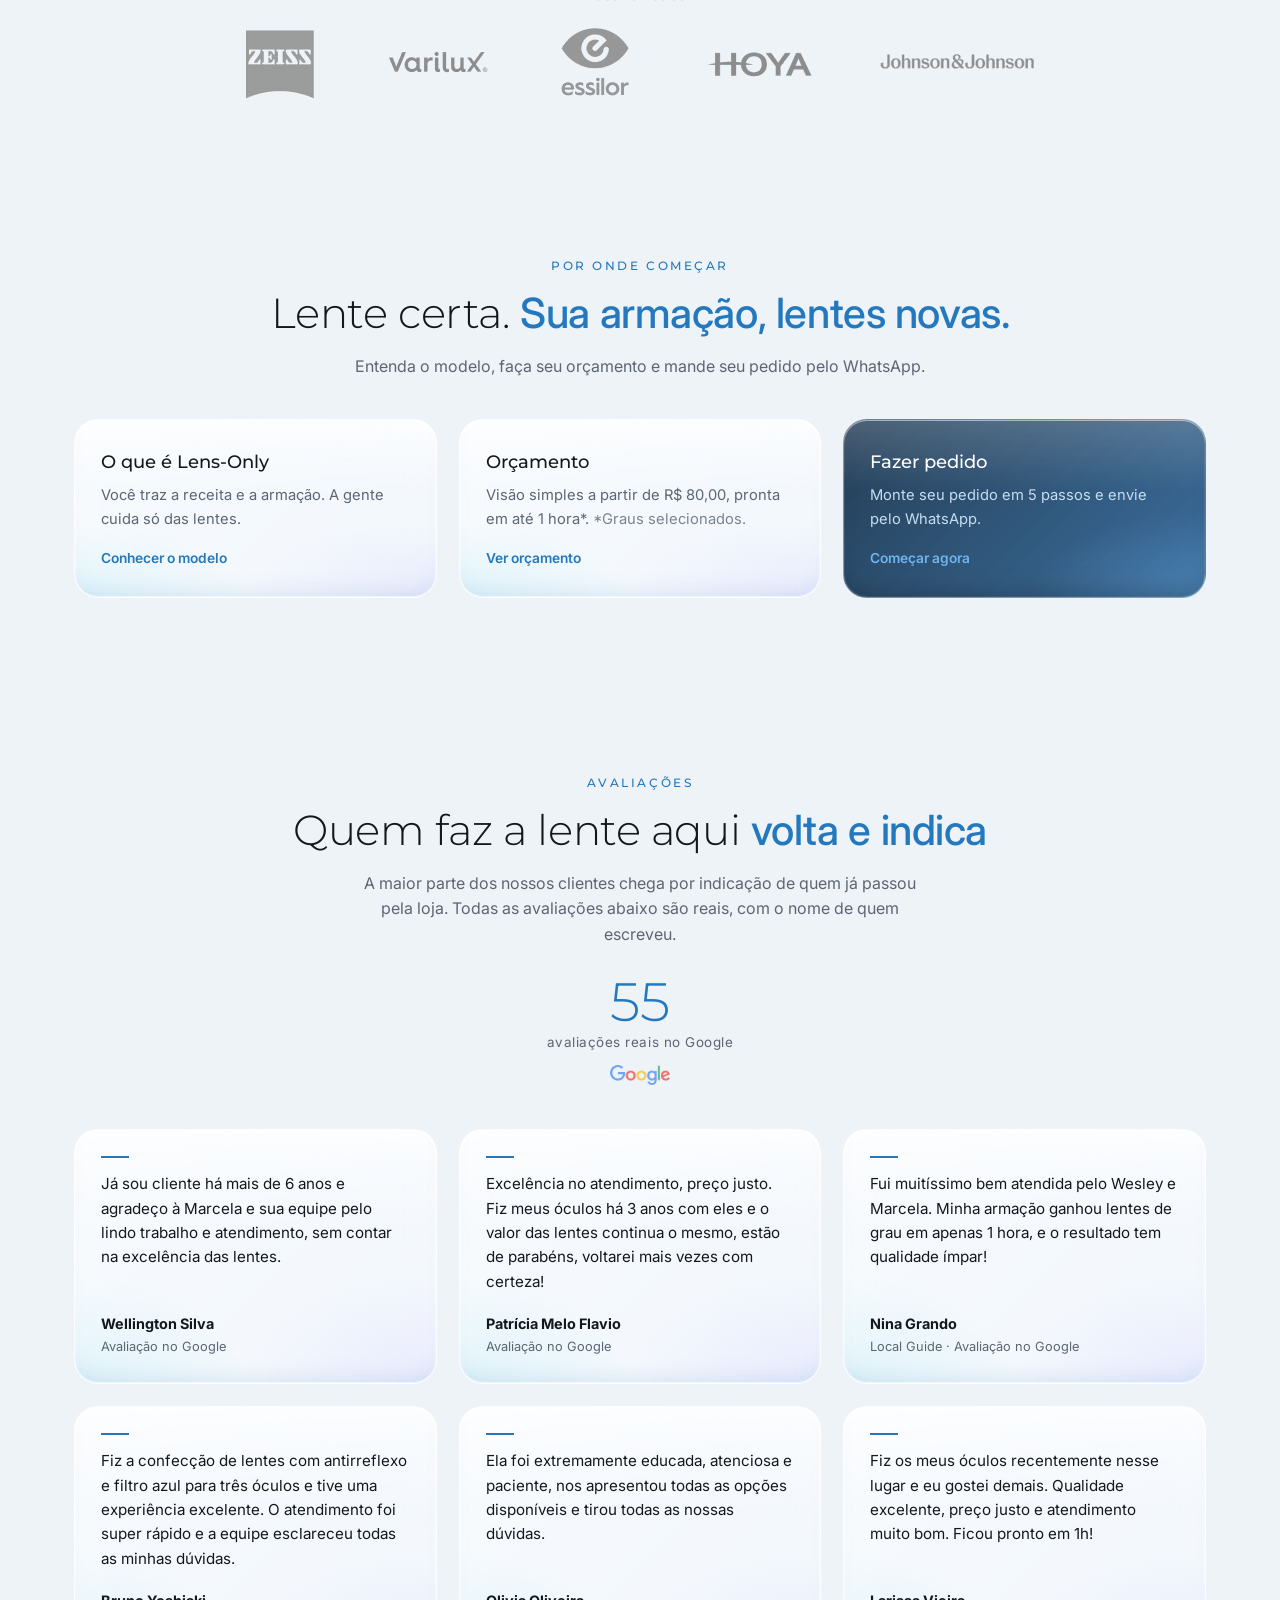
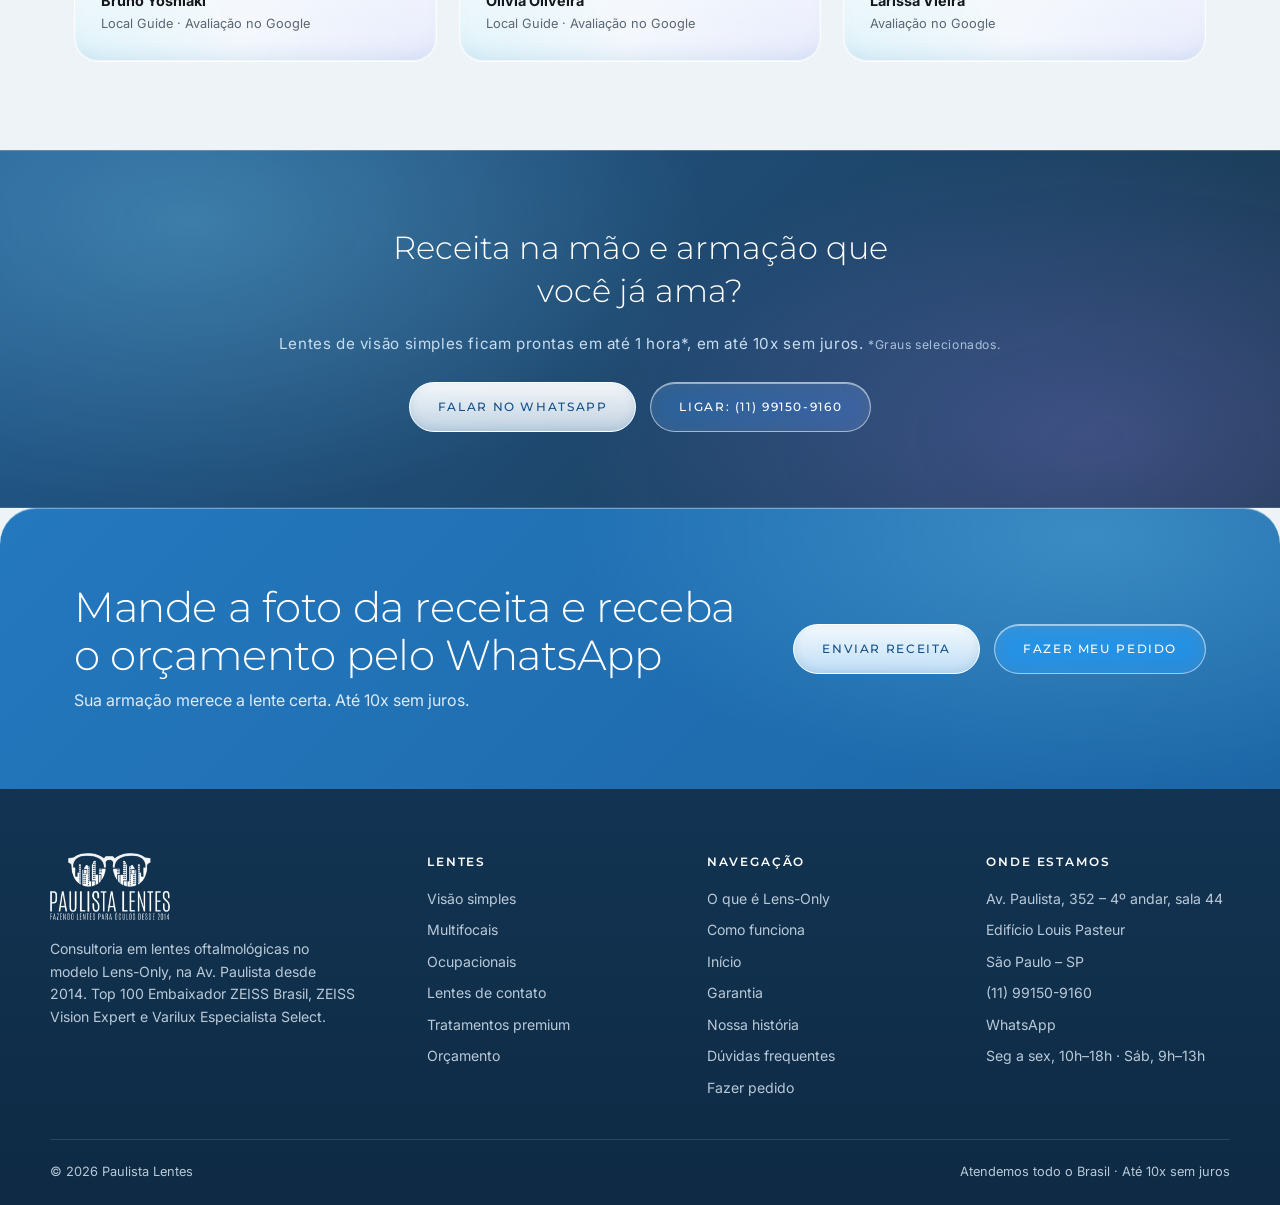
==== commit d397fadf: "Rename INDEX.html to index.html" ====
--- a/index.html
+++ b/index.html
@@ -4,7 +4,7 @@
 <meta charset="UTF-8">
 <meta name="viewport" content="width=device-width, initial-scale=1">
 <title>Paulista Lentes | Lentes ZEISS, Varilux e Hoya na Av. Paulista, com a sua armação</title>
-<meta name="description" content="Traga sua receita e sua armação: a Paulista Lentes cuida só das lentes. ZEISS Vision Expert, Top 100 Embaixador ZEISS e Varilux Especialista Select. Preço em média 30% abaixo do mercado, visão simples em até 1 hora (graus selecionados) e até 10x sem juros.">
+<meta name="description" content="Traga sua receita e sua armação: a Paulista Lentes cuida só das lentes. ZEISS Vision Expert, Top 100 Embaixador ZEISS e Varilux Especialista Select. Visão simples em até 1 hora (graus selecionados) e até 10x sem juros.">
 <style>
 /* A fonte precisa vir por @import: ao colar em um widget HTML do WordPress,
    qualquer <link> do <head> é descartado e o tema assume com a fonte dele. */
@@ -594,11 +594,11 @@
 /* ---------- rodapé ---------- */
 .rodape{background:var(--azul-noite);color:#B9C9D8;font-size:.88rem}
 .rodape a:hover{color:#fff}
-.rodape-colunas{display:grid;grid-template-columns:1.4fr 1fr 1fr 1fr;gap:36px;padding-top:64px;padding-bottom:40px}
+.rodape-colunas{display:grid;grid-template-columns:1.4fr 1fr 1fr 1fr;gap:36px;padding:64px 0 40px}
 .rodape h4{color:#fff;font-size:.72rem;letter-spacing:.16em;text-transform:uppercase;font-weight:600;margin:0 0 16px}
 .rodape ul{list-style:none;margin:0;padding:0;display:grid;gap:9px}
 .logo-rodape{width:120px !important;height:auto !important;object-fit:contain;filter:brightness(0) invert(1)}
-.rodape-base{border-top:1px solid rgba(255,255,255,.12);padding-top:22px;padding-bottom:22px;display:flex;justify-content:space-between;gap:16px;flex-wrap:wrap;font-size:.8rem}
+.rodape-base{border-top:1px solid rgba(255,255,255,.12);padding:22px 0;display:flex;justify-content:space-between;gap:16px;flex-wrap:wrap;font-size:.8rem}
 
 /* ---------- botão flutuante ---------- */
 .zap-flutua{
@@ -857,9 +857,11 @@
    A imagem começa abaixo do menu e aparece sempre inteira, alinhada à direita. */
 .hero-veu{display:none}
 .hero-img{
-  top:var(--sobe-hero);left:10%;right:0;bottom:0;
-  width:90%;height:calc(100% - var(--sobe-hero));
-  object-fit:contain;object-position:right center;
+  /* a arte começa depois da coluna de texto (31rem), com uma folga de 32px */
+  --texto-fim:calc(max(0px,(100% - var(--max)) / 2) + 24px + 31rem);
+  top:var(--sobe-hero);left:calc(var(--texto-fim) + 32px);right:0;bottom:0;
+  width:calc(100% - var(--texto-fim) - 32px);height:calc(100% - var(--sobe-hero));
+  object-fit:contain;object-position:right center; /* sempre encostada na borda direita */
   -webkit-mask-image:none;mask-image:none;
 }
 @media (max-width:940px){
@@ -912,39 +914,86 @@
 .orc-cabecalho,.orc-nav{border-color:rgba(255,255,255,.8)}
 .selo-logo{border-bottom-color:rgba(255,255,255,.9)}
 .stat + .stat{box-shadow:var(--v-luz)}
-/* ---------- páginas legais ---------- */
-.legal{max-width:760px;margin:0 auto}
-.legal-cabeca{padding-bottom:28px;margin-bottom:12px;border-bottom:1px solid rgba(14,42,68,.12)}
-.legal-cabeca h1{font-size:clamp(1.9rem,4vw,2.8rem);line-height:1.12}
-.legal-data{color:var(--cinza);font-size:.86rem;margin:0}
-.legal-indice{background:var(--v-brilho),var(--v-iris),var(--v-fundo);-webkit-backdrop-filter:var(--v-desfoque);backdrop-filter:var(--v-desfoque);border:1px solid var(--v-borda);box-shadow:var(--v-luz),var(--v-sombra);border-radius:20px;padding:22px 26px;margin:28px 0 8px}
-.legal-indice p{font-family:var(--display);font-size:.72rem;font-weight:500;letter-spacing:.22em;text-transform:uppercase;color:var(--azul);margin:0 0 10px}
-.legal-indice ol{margin:0;padding-left:20px;columns:2;column-gap:32px;font-size:.9rem;color:var(--cinza)}
-.legal-indice li{break-inside:avoid;padding:2px 0}
-.legal-corpo .legal-indice a{color:inherit;text-decoration:none}
-.legal-corpo .legal-indice a:hover{color:var(--azul)}
-.legal-corpo h2{font-size:1.3rem;font-weight:400;line-height:1.3;margin:44px 0 12px;scroll-margin-top:calc(var(--h-cabecalho) + var(--h-faixa) + 16px)}
-.legal-corpo h2 span{color:var(--azul);font-weight:500;margin-right:8px}
-.legal-corpo p,.legal-corpo li{color:#2E3640;max-width:68ch}
-.legal-corpo p{margin:0 0 14px}
-.legal-corpo ul{margin:0 0 14px;padding-left:22px;display:grid;gap:6px}
-.legal-corpo li::marker{color:var(--azul)}
-.legal-corpo a{color:var(--azul);text-decoration:underline;text-underline-offset:2px}
-.legal-contato{background:var(--v-brilho),var(--v-iris),var(--v-fundo);-webkit-backdrop-filter:var(--v-desfoque);backdrop-filter:var(--v-desfoque);border:1px solid var(--v-borda);box-shadow:var(--v-luz),var(--v-sombra);border-radius:20px;padding:22px 26px;margin:8px 0 14px;display:grid;gap:4px}
-.legal-contato p{margin:0}
-.legal-nota{font-size:.86rem;color:var(--cinza);border-left:2px solid var(--azul);padding-left:14px}
-.pendente{background:#FFF3C4;color:inherit;padding:0 4px;border-radius:3px}
-.rodape-base{align-items:center}
-.rodape-legal{display:flex;align-items:center;gap:10px;flex-wrap:wrap}
-.rodape-legal a{color:#B9C9D8;text-decoration:underline;text-decoration-color:rgba(185,201,216,.35);text-underline-offset:3px;transition:color .18s,text-decoration-color .18s}
-.rodape-legal a:hover{color:#fff;text-decoration-color:#fff}
-.rodape-legal span{color:rgba(185,201,216,.45)}
-.fim-aviso .link-legal{color:var(--azul);text-decoration:underline;text-underline-offset:2px}
-@media (max-width:560px){
-  .legal-indice ol{columns:1}
-  .rodape-base{flex-direction:column;align-items:flex-start;gap:10px}
-}
-
+
+/* ---------- ajustes finais ---------- */
+.hero h1{font-size:clamp(1.7rem,3.4vw,2.5rem)}
+.stats{grid-template-columns:repeat(3,1fr)}
+@media (max-width:940px){.stats{grid-template-columns:repeat(3,1fr);gap:14px}.stat{padding:14px 12px}}
+@media (max-width:560px){.stats{grid-template-columns:1fr}}
+
+/* ---------- rodada 05/10 ---------- */
+/* chamada "mande a foto da receita" */
+.secao-receita{padding:8px 0 56px}
+.cta-receita{
+  max-width:860px;margin:0 auto;display:flex;align-items:center;gap:20px;
+  padding:16px 16px 16px 20px;border-radius:999px;
+  background:var(--v-brilho),var(--v-iris),var(--v-fundo);
+  -webkit-backdrop-filter:var(--v-desfoque);backdrop-filter:var(--v-desfoque);
+  border:1px solid var(--v-borda);box-shadow:var(--v-luz);
+}
+.cta-receita p{margin:0;flex:1;font-size:1.02rem;color:var(--azul-noite)}
+.cta-receita p strong{color:var(--azul);font-weight:600}
+.cta-receita-icone{
+  width:48px;height:48px;flex:0 0 48px;border-radius:50%;display:grid;place-items:center;color:#fff;
+  background:radial-gradient(60% 50% at 35% 25%,rgba(255,255,255,.55) 0%,rgba(255,255,255,0) 100%),linear-gradient(135deg,#3CCB78,#178E47);
+  box-shadow:inset 0 1px 1px rgba(255,255,255,.8),inset 0 -3px 8px rgba(0,0,0,.16);
+}
+.cta-receita-icone svg{width:24px;height:24px}
+@media (max-width:640px){
+  .cta-receita{flex-direction:column;text-align:center;border-radius:26px;padding:22px 20px}
+  .cta-receita .btn{width:100%}
+}
+/* lente escolhida no pedido */
+.produto-escolhido{
+  display:flex;align-items:center;justify-content:space-between;gap:12px;flex-wrap:wrap;
+  margin:-12px 0 28px;padding:12px 18px;border-radius:14px;font-size:.9rem;color:var(--azul-noite);
+  background:linear-gradient(135deg,rgba(111,180,238,.30),rgba(36,120,190,.14));
+  border:1px solid rgba(255,255,255,.9);box-shadow:inset 0 1px 0 #fff,inset 0 0 0 1px rgba(36,120,190,.25);
+}
+.produto-escolhido[hidden]{display:none}
+.produto-escolhido button{background:none;border:0;padding:0;color:var(--azul);text-decoration:underline;cursor:pointer;font-size:.82rem}
+/* avisos de garantia */
+.garantia-alerta{
+  max-width:760px;margin:28px auto 0;padding:14px 20px;border-radius:16px;font-size:.92rem;
+  color:#6B3A00;background:linear-gradient(135deg,rgba(255,214,150,.55),rgba(255,236,200,.45));
+  border:1px solid rgba(255,255,255,.9);box-shadow:inset 0 1px 0 #fff,inset 0 0 0 1px rgba(214,140,40,.25);
+}
+.nota-garantia.visivel{
+  color:#6B3A00;
+  background:linear-gradient(135deg,rgba(255,214,150,.55),rgba(255,236,200,.45));
+  box-shadow:inset 0 1px 0 #fff,inset 0 0 0 1px rgba(214,140,40,.30);
+}
+/* página Lentes (Lens-Only): texto menor, imagem maior */
+.duas--lens{grid-template-columns:.72fr 1.28fr;gap:28px}
+.secao--lens h2{font-size:clamp(1.6rem,2.8vw,2.15rem)}
+.secao--lens .subtexto{font-size:.92rem;margin-bottom:20px}
+.secao--lens .comparativo{gap:10px;margin-bottom:24px}
+.secao--lens .comparativo div{padding:12px 14px}
+.secao--lens .comparativo p{font-size:.86rem}
+@media (max-width:940px){.duas--lens{grid-template-columns:1fr}}
+
+/* Nossa história: imagem sem moldura, maior e fundida ao fundo */
+.duas--historia{grid-template-columns:.88fr 1.12fr;gap:32px}
+.historia-visual{margin-right:-24px}
+.img-historia{display:block;width:100%;height:auto}
+@media (max-width:940px){.duas--historia{grid-template-columns:1fr}.historia-visual{margin:0 -12px}}
+
+/* hero: lista de destaques */
+.hero-destaques{list-style:none;margin:0 0 28px;padding:0;display:grid;gap:10px}
+.hero-destaques li{
+  position:relative;padding-left:30px;font-size:.95rem;font-weight:500;color:var(--azul-noite);line-height:1.45;
+}
+.hero-destaques li::before{
+  content:"";position:absolute;left:0;top:.12em;width:20px;height:20px;border-radius:50%;
+  background:
+    url("data:image/svg+xml,%3Csvg xmlns='http://www.w3.org/2000/svg' viewBox='0 0 24 24' fill='none' stroke='white' stroke-width='3' stroke-linecap='round' stroke-linejoin='round'%3E%3Cpath d='M6 12.5l4 4 8-9'/%3E%3C/svg%3E") center / 12px no-repeat,
+    radial-gradient(60% 50% at 35% 25%,rgba(255,255,255,.55) 0%,rgba(255,255,255,0) 100%),
+    linear-gradient(135deg,#4C9FE0,#1C66A6);
+  box-shadow:inset 0 1px 1px rgba(255,255,255,.7),inset 0 -2px 4px rgba(0,0,0,.15);
+}
+.hero-destaques .ast{font-weight:400;color:var(--cinza)}
+.hero .subtexto{margin-bottom:20px}
+.hero h1{text-wrap:balance} /* evita uma palavra sozinha na última linha */
 </style>
 </head>
 <body>
@@ -962,18 +1011,18 @@
 
 <header class="cabecalho">
   <div class="wrap">
-    <a class="marca" href="/" aria-label="Paulista Lentes, página inicial">
+    <a class="marca" href="#inicio" aria-label="Paulista Lentes, página inicial">
       <img class="logo-topo" width="432" height="240" src="[data-uri]" alt="Paulista Lentes">
     </a>
     <nav class="menu" id="menu">
-      <a href="/lens-only">Lens-Only</a>
-      <a href="/precos">Preços</a>
-      <a href="/servicos">Serviços</a>
-      <a href="/como-funciona">Como funciona</a>
-      <a href="/garantia">Garantia e dúvidas</a>
-      <a href="/historia">Nossa história</a>
-      <a href="/contato">Contato</a>
-      <a class="menu-cta" href="/pedido">Fazer pedido</a>
+      <a href="#lens-only">Lentes</a>
+      <a href="#precos">Orçamento</a>
+      <a href="#servicos">Tipos de lente</a>
+      <a href="#como-funciona">Como funciona</a>
+      <a href="#garantia">Garantia e dúvidas</a>
+      <a href="#historia">Nossa história</a>
+      <a href="#contato">Contato</a>
+      <a class="menu-cta" href="#pedido">Fazer pedido</a>
     </nav>
     <button class="menu-btn" id="menu-btn" aria-label="Abrir menu" aria-expanded="false" aria-controls="menu">
       <svg viewBox="0 0 24 24" fill="none" stroke="currentColor" stroke-width="1.8"><path d="M3 6h18M3 12h18M3 18h18"/></svg>
@@ -994,22 +1043,27 @@
   <picture>
     <!-- versão para celular e tablet (até 940px de largura) -->
     <source media="(max-width: 940px)" width="1004" height="675" srcset="[data-uri]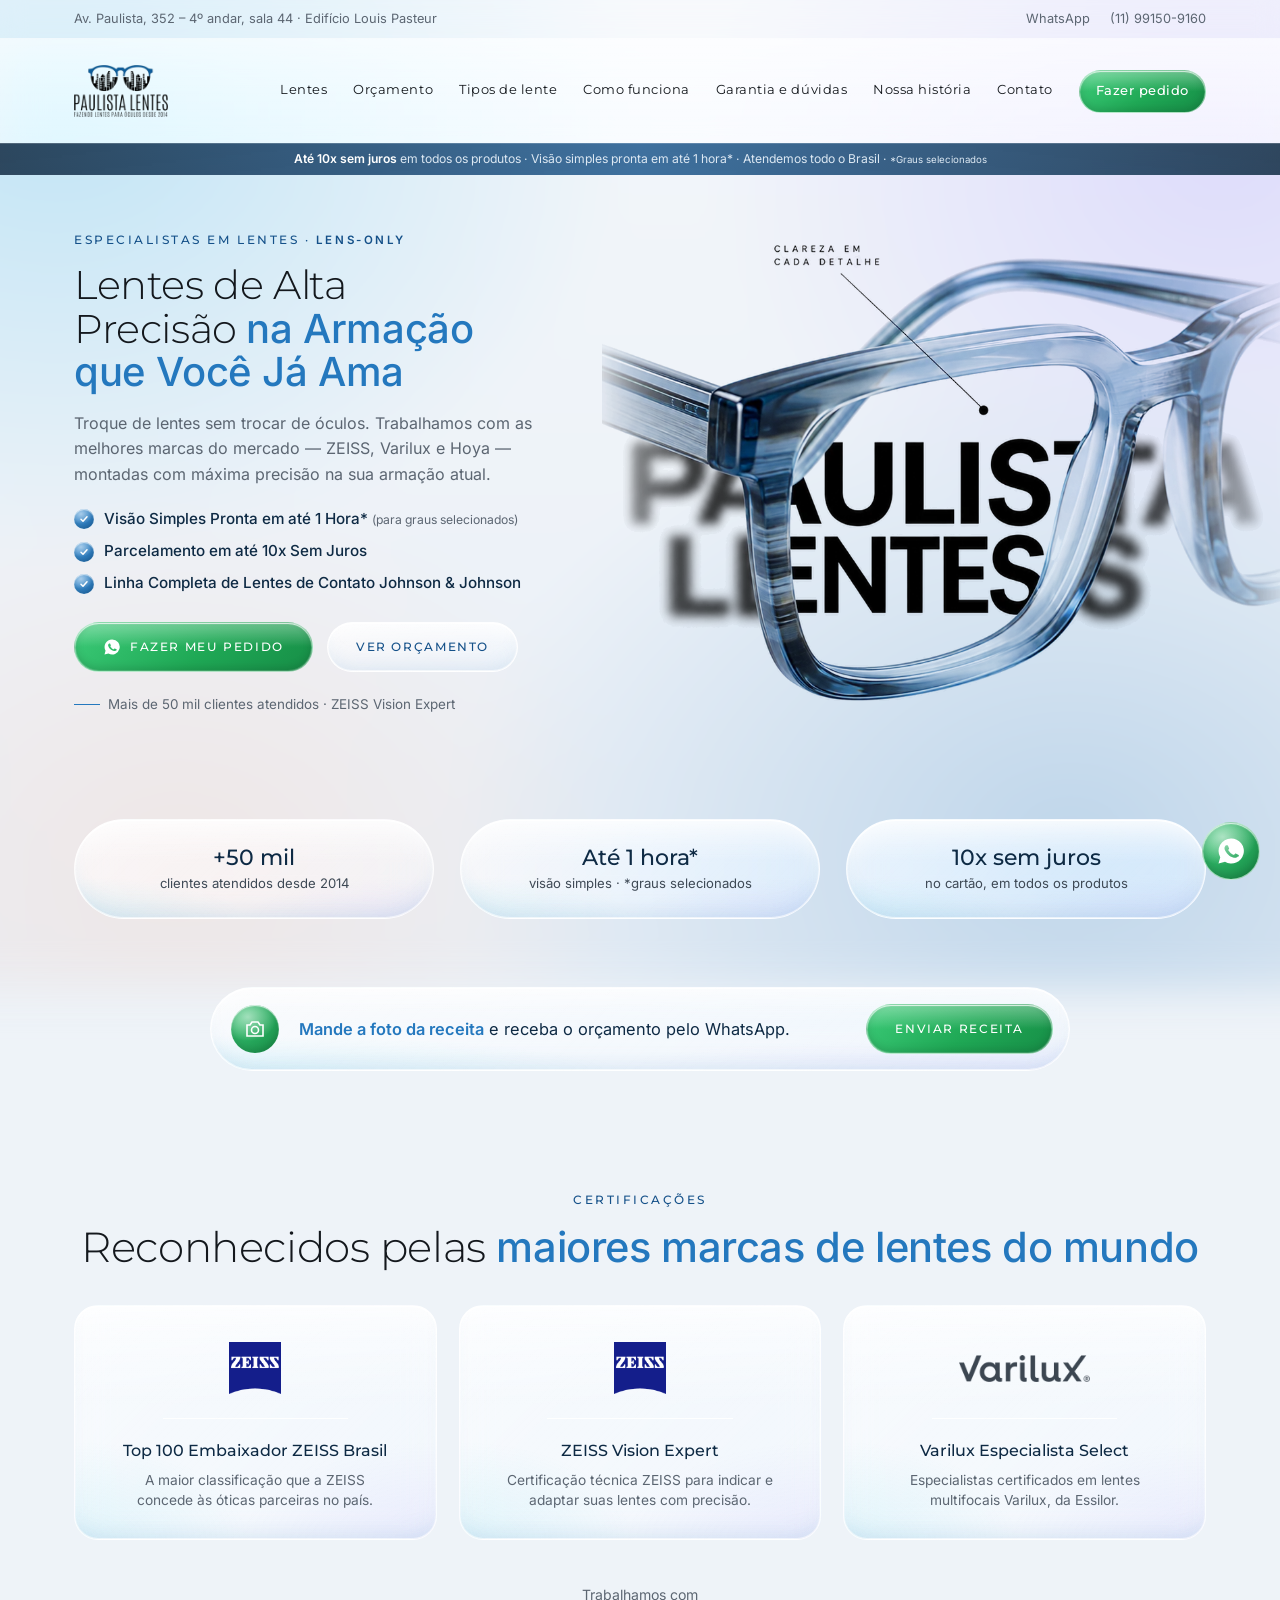
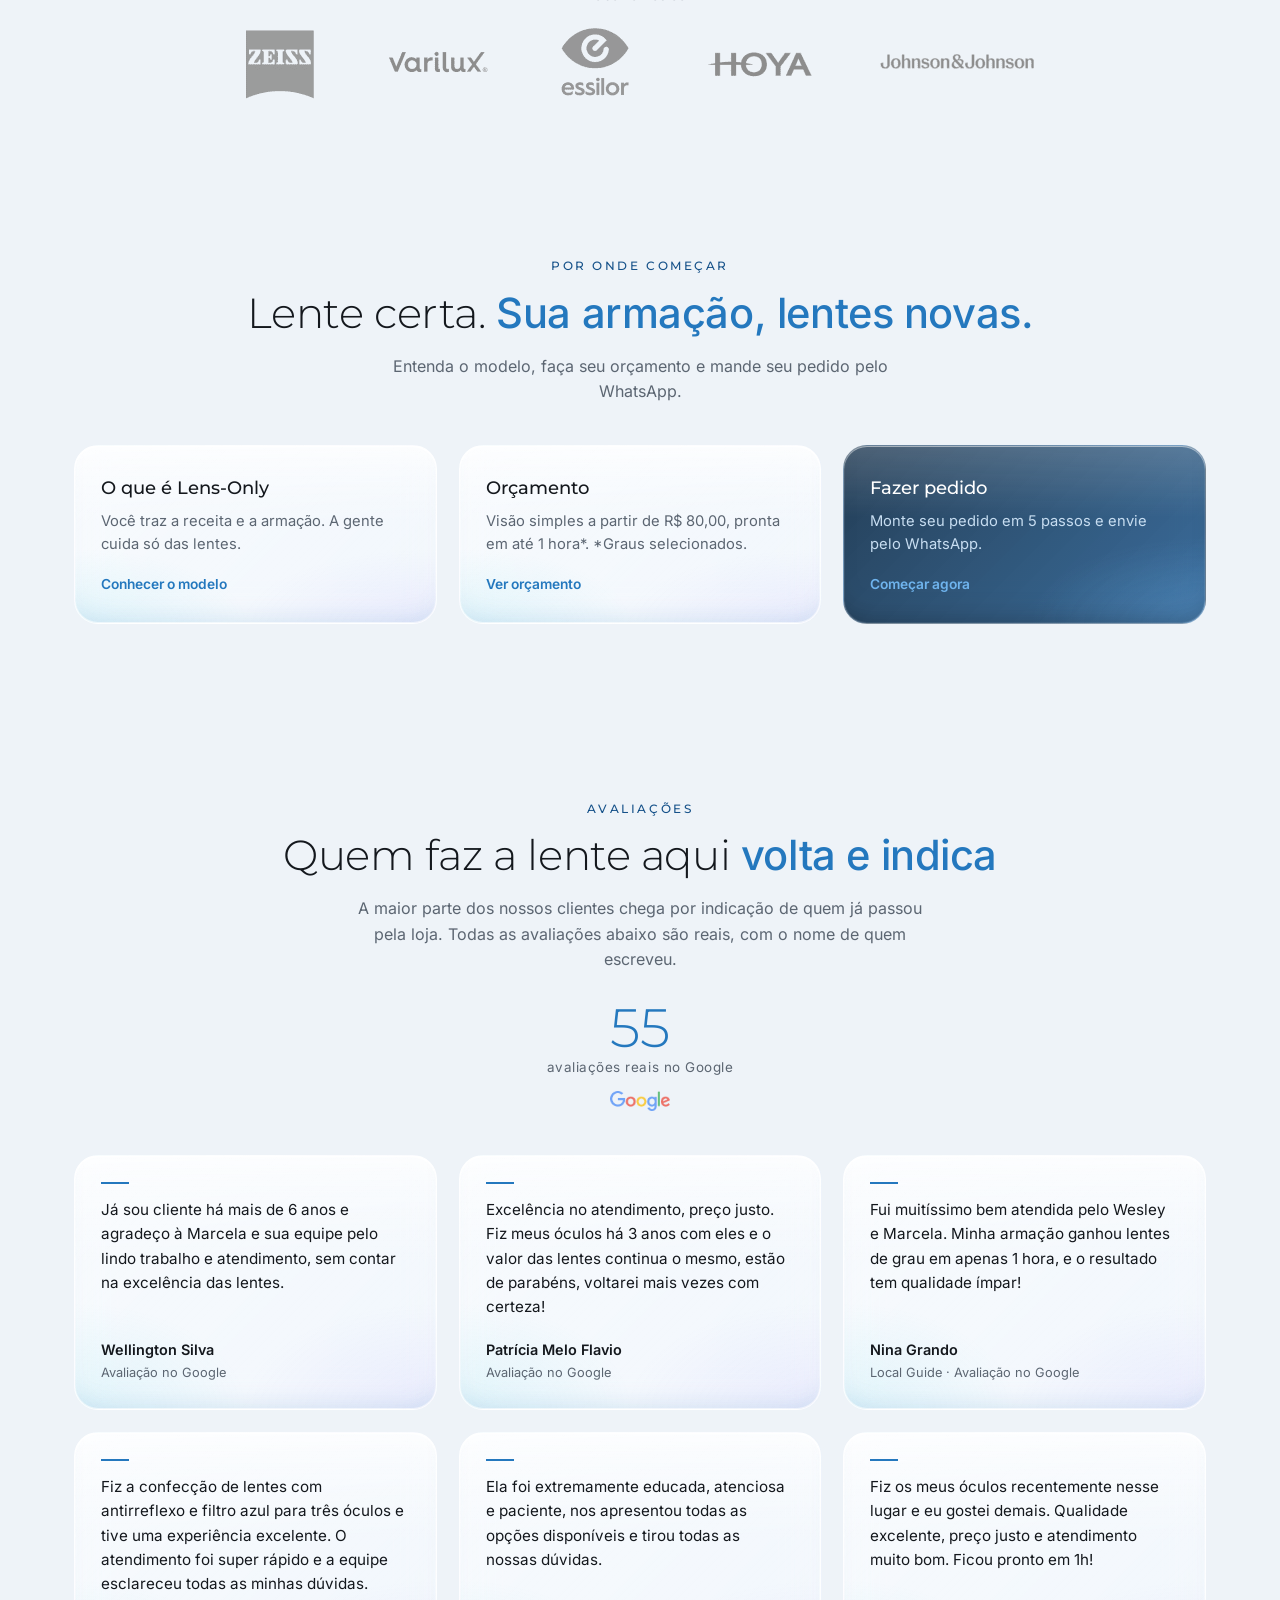
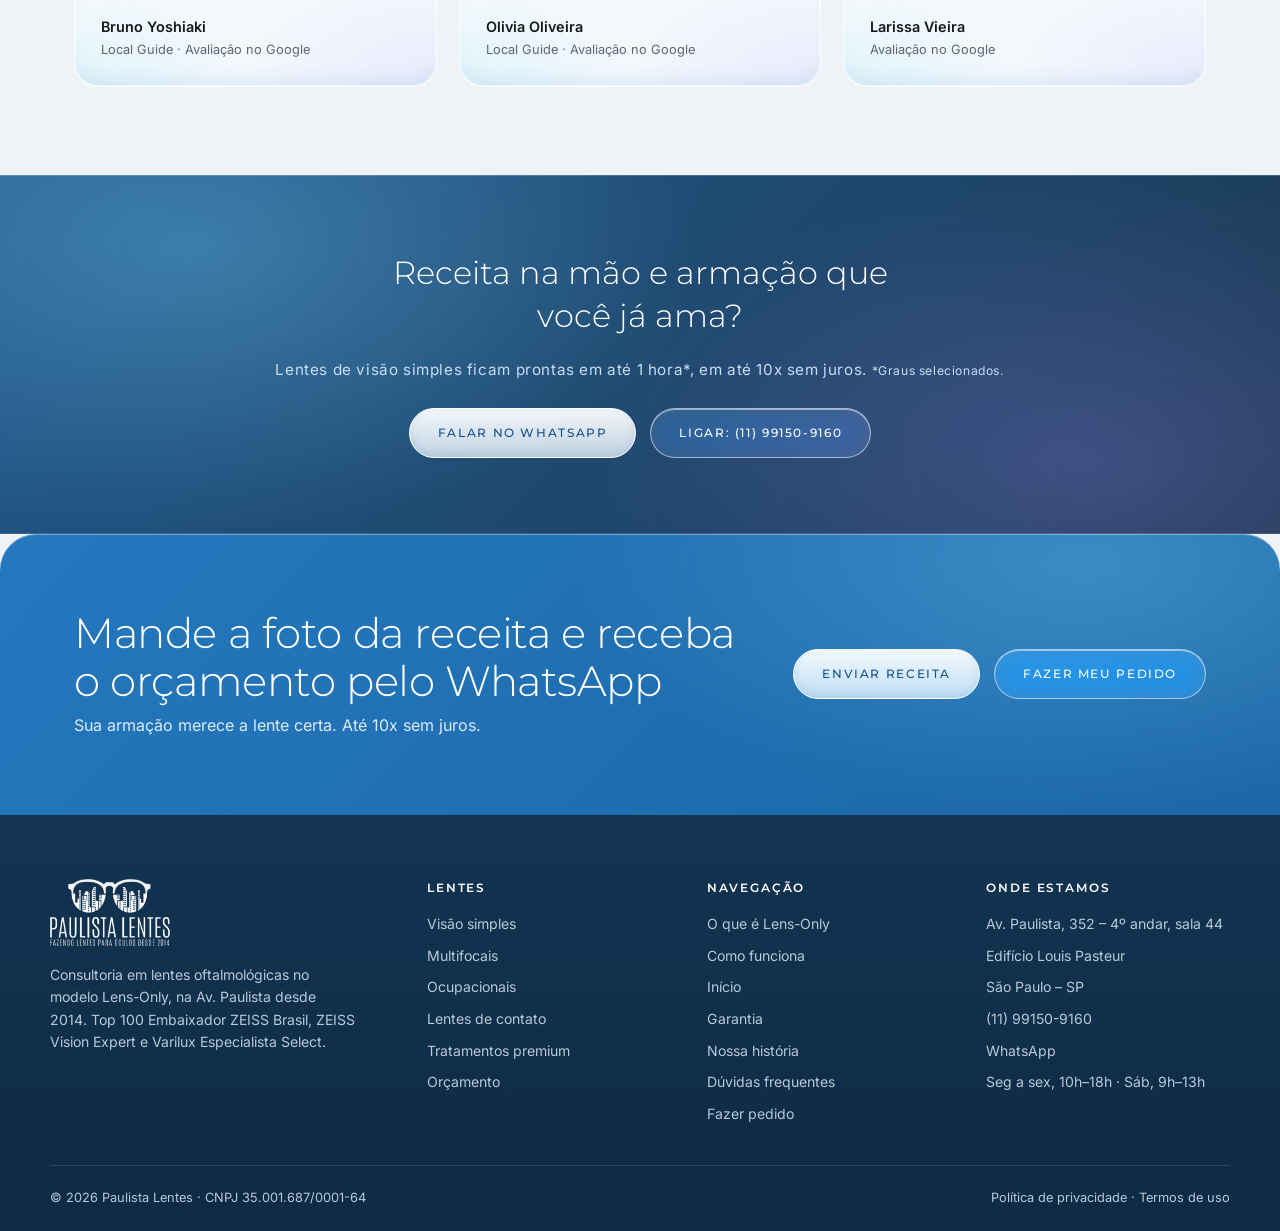
==== commit 3f3a2322: "Reorganiza o site e aplica melhorias de desempenho e acessibilidade - Fontes hospedadas localmente e" ====
--- a/index.html
+++ b/index.html
@@ -3,998 +3,60 @@
 <head>
 <meta charset="UTF-8">
 <meta name="viewport" content="width=device-width, initial-scale=1">
-<title>Paulista Lentes | Lentes ZEISS, Varilux e Hoya na Av. Paulista, com a sua armação</title>
-<meta name="description" content="Traga sua receita e sua armação: a Paulista Lentes cuida só das lentes. ZEISS Vision Expert, Top 100 Embaixador ZEISS e Varilux Especialista Select. Visão simples em até 1 hora (graus selecionados) e até 10x sem juros.">
-<style>
-/* A fonte precisa vir por @import: ao colar em um widget HTML do WordPress,
-   qualquer <link> do <head> é descartado e o tema assume com a fonte dele. */
-@import url('https://fonts.googleapis.com/css2?family=Inter:wght@400;500;600&family=Montserrat:wght@200;300;400;500;600&display=swap');
-/* =========================================================
-   PAULISTA LENTES - folha de estilo única
-   Tokens de marca: cores do logo (azul, preto do skyline, branco).
-   ========================================================= */
-:root{
-  --azul:#2478BE;
-  --azul-escuro:#155189;
-  --azul-noite:#0E2A44;
-  --azul-gelo:#EAF4FD;
-  --tinta:#14181D;
-  --cinza:#5C6672;
-  --linha:#E3E7EC;
-  --nevoa:#F4F6F8;
-  --branco:#FFFFFF;
-  --zap:#1FA855;
-  --raio:10px;
-  --max:1180px;
-  --h-cabecalho:104px;
-  --h-faixa:30px;
-  --sobe-hero:72px;
-  --display:'Montserrat', system-ui, sans-serif;
-  --corpo:'Inter', system-ui, sans-serif;
+<title>Lentes ZEISS, Varilux e Hoya na Av. Paulista | Paulista Lentes</title>
+<meta name="description" content="Traga sua receita e sua armação. Lentes ZEISS, Varilux e Hoya com laboratório próprio na Av. Paulista. Visão simples em até 1h e até 10x sem juros.">
+<link rel="canonical" href="https://www.paulistalentes.com.br/">
+<meta name="robots" content="index, follow, max-image-preview:large">
+<meta name="theme-color" content="#2478BE">
+<link rel="icon" type="image/jpeg" href="img/favicon.jpg">
+<link rel="apple-touch-icon" href="img/favicon.jpg">
+<meta property="og:type" content="website">
+<meta property="og:locale" content="pt_BR">
+<meta property="og:site_name" content="Paulista Lentes">
+<meta property="og:title" content="Lentes ZEISS, Varilux e Hoya na Av. Paulista | Paulista Lentes">
+<meta property="og:description" content="Traga sua receita e sua armação: a gente cuida só das lentes. Orçamento pelo WhatsApp e até 10x sem juros.">
+<meta property="og:url" content="https://www.paulistalentes.com.br/">
+<meta property="og:image" content="https://www.paulistalentes.com.br/img/logo-paulista-lentes.jpg">
+<meta property="og:image:width" content="1280">
+<meta property="og:image:height" content="1280">
+<meta property="og:image:alt" content="Logo da Paulista Lentes: óculos com o skyline da Av. Paulista nas lentes">
+<meta name="twitter:card" content="summary">
+<meta name="twitter:title" content="Lentes ZEISS, Varilux e Hoya na Av. Paulista | Paulista Lentes">
+<meta name="twitter:description" content="Traga sua receita e sua armação: a gente cuida só das lentes. Orçamento pelo WhatsApp e até 10x sem juros.">
+<meta name="twitter:image" content="https://www.paulistalentes.com.br/img/logo-paulista-lentes.jpg">
+<link rel="preload" href="fonts/inter-latin.woff2" as="font" type="font/woff2" crossorigin>
+<link rel="preload" href="fonts/montserrat-latin.woff2" as="font" type="font/woff2" crossorigin>
+<link rel="preload" as="image" href="img/hero-mobile.webp" media="(max-width: 940px)">
+<link rel="preload" as="image" href="img/hero-img.webp" media="(min-width: 941px)">
+<script type="application/ld+json">
+{
+  "@context": "https://schema.org",
+  "@type": "Optician",
+  "@id": "https://www.paulistalentes.com.br/#loja",
+  "name": "Paulista Lentes",
+  "url": "https://www.paulistalentes.com.br/",
+  "description": "Lentes ZEISS, Varilux e Hoya no modelo Lens-Only: o cliente traz a receita e a armação e a loja cuida só das lentes.",
+  "image": "https://www.paulistalentes.com.br/img/logo-paulista-lentes.jpg",
+  "logo": "https://www.paulistalentes.com.br/img/logo-paulista-lentes.jpg",
+  "telephone": "+55-11-99150-9160",
+  "paymentAccepted": "Cartão de crédito (até 10x sem juros), cartão de débito, pagamento por aproximação",
+  "currenciesAccepted": "BRL",
+  "areaServed": {"@type": "Country", "name": "Brasil"},
+  "address": {
+    "@type": "PostalAddress",
+    "streetAddress": "Av. Paulista, 352 - 4º andar, sala 44, Edifício Louis Pasteur",
+    "addressLocality": "São Paulo",
+    "addressRegion": "SP",
+    "addressCountry": "BR"
+  },
+  "openingHoursSpecification": [
+    {"@type": "OpeningHoursSpecification", "dayOfWeek": ["Monday", "Tuesday", "Wednesday", "Thursday", "Friday"], "opens": "10:00", "closes": "18:00"},
+    {"@type": "OpeningHoursSpecification", "dayOfWeek": "Saturday", "opens": "09:00", "closes": "13:00"}
+  ],
+  "hasMap": "https://www.google.com/maps/search/?api=1&query=Avenida+Paulista,+352,+S%C3%A3o+Paulo+-+SP"
 }
-*{box-sizing:border-box}
-html{scroll-behavior:smooth}
-body{
-  margin:0;font-family:var(--corpo);color:var(--tinta);background:var(--branco);
-  font-size:16px;line-height:1.6;-webkit-font-smoothing:antialiased;
-}
-img{max-width:100%;display:block}
-a{color:inherit;text-decoration:none}
-button,input,select{font:inherit;color:inherit}
-:focus-visible{outline:3px solid var(--azul);outline-offset:2px;border-radius:4px}
-
-/* ---------------------------------------------------------
-   BLINDAGEM DE FONTE (WordPress / Elementor)
-   --------------------------------------------------------- */
-body, .wrap, .barra-topo, .faixa-aviso, .painel-orc,
-p, li, span, small, strong, em, label, input, select, textarea,
-dl, dt, dd, summary, figcaption, td, th{
-  font-family:'Inter', system-ui, -apple-system, sans-serif !important;
-}
-h1, h2, h3, h4, h5, h6,
-.btn, .sobrancelha, .menu a, .stat b, .passo-num, .nota-grande b,
-.tel-grande, .olho h4, .rodape h4, .modelo .corpo strong, .citacao p,
-.preco-valor, .preco-valor span, .selo strong, .marcas li, .marco-ano,
-.servico-num, .trilha-bola, .atalho strong, .passo-cabecalho .conta, .mvv h3{
-  font-family:'Montserrat', system-ui, -apple-system, sans-serif !important;
-}
-
-.wrap{max-width:var(--max);margin:0 auto;padding:0 24px}
-.secao{padding:88px 0}
-.secao--nevoa{background:var(--nevoa)}
-
-/* ---------- tipografia ---------- */
-h1,h2,h3,h4{font-family:var(--display);font-weight:300;letter-spacing:-.01em;margin:0 0 16px}
-h1{font-size:clamp(2.1rem,5vw,3.4rem);line-height:1.08}
-h2{font-size:clamp(1.7rem,3.6vw,2.6rem);line-height:1.15}
-h3{font-size:1.15rem;font-weight:500}
-.destaque{color:var(--azul);font-weight:500}
-.sobrancelha{
-  font-family:var(--display);font-size:.72rem;font-weight:500;
-  letter-spacing:.22em;text-transform:uppercase;color:var(--azul);margin:0 0 14px;
-}
-.subtexto{color:var(--cinza);max-width:58ch;margin:0 0 28px}
-.centro{text-align:center}
-.centro .subtexto{margin-left:auto;margin-right:auto}
-
-/* ---------- botões ---------- */
-.btn{
-  display:inline-flex;align-items:center;justify-content:center;gap:9px;
-  padding:14px 28px;border:1px solid transparent;border-radius:var(--raio);
-  font-family:var(--display);font-size:.78rem;font-weight:500;
-  letter-spacing:.13em;text-transform:uppercase;
-  cursor:pointer;transition:background .2s,color .2s,border-color .2s,transform .12s;
-}
-.btn:active{transform:translateY(1px)}
-.btn svg{width:18px;height:18px;flex:0 0 18px}
-.btn--cheio{background:var(--azul);color:#fff}
-.btn--cheio:hover{background:var(--azul-escuro)}
-.btn--linha{background:transparent;color:var(--azul);border-color:var(--azul)}
-.btn--linha:hover{background:var(--azul);color:#fff}
-.btn--claro{background:#fff;color:var(--azul);border-color:#fff}
-.btn--claro:hover{background:transparent;color:#fff;border-color:#fff}
-.btn--vazado-claro{background:transparent;color:#fff;border-color:#fff}
-.btn--vazado-claro:hover{background:#fff;color:var(--azul)}
-.btn--zap{background:var(--zap);color:#fff}
-.btn--zap:hover{background:#178643}
-.btn--grande{padding:17px 34px}
-.btn--bloco{width:100%}
-
-/* ---------- topo ---------- */
-.barra-topo{background:var(--nevoa);border-bottom:1px solid var(--linha);font-size:.8rem;color:var(--cinza)}
-.barra-topo .wrap{display:flex;justify-content:space-between;align-items:center;gap:16px;padding-top:9px;padding-bottom:9px;flex-wrap:wrap}
-.barra-topo a:hover{color:var(--azul)}
-.barra-topo .contatos{display:flex;gap:20px;flex-wrap:wrap}
-
-.cabecalho{position:sticky;top:0;z-index:60;background:#fff}
-.cabecalho .wrap{display:flex;align-items:center;justify-content:space-between;gap:24px;height:var(--h-cabecalho)}
-.marca{display:flex;align-items:center;gap:12px}
-.logo-topo{height:80px !important;width:auto !important;max-width:275px !important;object-fit:contain}
-.menu{display:flex;align-items:center;gap:26px}
-.menu a{
-  font-family:var(--display);font-size:.8rem;font-weight:400;
-  letter-spacing:.04em;color:var(--tinta);padding:6px 0;border-bottom:2px solid transparent;
-}
-.menu a:hover{color:var(--azul);border-bottom-color:var(--azul)}
-.menu a.menu-cta{
-  background:var(--zap);color:#fff;border:0;border-radius:var(--raio);
-  padding:10px 16px;font-weight:500;
-}
-.menu a.menu-cta:hover{background:#178643;color:#fff}
-.menu-btn{display:none;background:none;border:0;padding:8px;cursor:pointer}
-.menu-btn svg{width:26px;height:26px}
-
-.faixa-aviso{background:var(--azul-noite);color:#DCE8F3;font-size:.76rem;text-align:center;padding:6px 24px}
-.faixa-aviso strong{color:#fff;font-weight:600}
-
-.hero picture{display:contents}
-/* ---------- hero ---------- */
-.hero{
-  position:relative;overflow:hidden;background:#fff;
-  min-height:clamp(420px,42vw,560px);display:flex;align-items:center;
-  margin-top:calc(-1 * var(--sobe-hero));
-}
-.hero-img{
-  position:absolute;top:0;right:0;bottom:0;left:10%;
-  width:auto;height:100%;object-fit:cover;object-position:center top;
-  -webkit-mask-image:linear-gradient(90deg,transparent 0,#000 30%);
-  mask-image:linear-gradient(90deg,transparent 0,#000 30%);
-}
-.hero-veu{
-  display:block;position:absolute;inset:0;
-  background:linear-gradient(100deg,
-    rgba(255,255,255,1) 0%,rgba(255,255,255,1) 30%,rgba(255,255,255,.97) 40%,
-    rgba(255,255,255,.72) 50%,rgba(255,255,255,.28) 60%,rgba(255,255,255,0) 70%);
-}
-.hero-texto{
-  position:relative;z-index:2;width:100%;max-width:var(--max);
-  margin-left:auto !important;margin-right:auto !important;
-  padding:56px 24px !important;padding-top:calc(56px + var(--sobe-hero)) !important;
-  text-align:left !important;
-}
-.hero-texto > *{max-width:31rem;margin-left:0 !important;margin-right:auto}
-.hero-texto .subtexto{margin-left:0 !important}
-.hero h1{margin-bottom:18px;text-align:left !important}
-.hero-acoes{display:flex;gap:14px;flex-wrap:wrap;justify-content:flex-start}
-.hero-prova{
-  margin:22px 0 0;font-size:.84rem;color:var(--cinza);
-  display:flex;align-items:center;gap:8px;
-}
-.hero-prova::before{content:"";width:26px;height:1px;background:var(--azul);display:inline-block}
-
-/* ---------- prova imediata ---------- */
-/* Números em cápsulas de vidro com brilho (glow), sem sombra projetada:
-   a profundidade vem da luz interna e do halo em volta do bloco. */
-.faixa-stats{
-  /* começa e termina em branco puro, para se fundir com as seções vizinhas */
-  background:
-    linear-gradient(180deg,#FFFFFF 0%,#F1F5F9 50%,#FFFFFF 100%);
-  padding:48px 0 60px;
-}
-.stats{display:grid;grid-template-columns:repeat(4,1fr);gap:26px;text-align:center}
-.stat{
-  position:relative;isolation:isolate;overflow:hidden;
-  display:flex;flex-direction:column;justify-content:center;
-  min-height:100px;padding:18px 20px;border-radius:999px;
-  background:
-    radial-gradient(120% 140% at 20% 0%,rgba(255,255,255,.95) 0%,rgba(246,249,252,.8) 45%,rgba(228,236,245,.8) 100%);
-  -webkit-backdrop-filter:blur(14px) saturate(1.2);backdrop-filter:blur(14px) saturate(1.2);
-  border:1px solid rgba(255,255,255,.8);
-  box-shadow:
-    0 0 0 1px rgba(36,120,190,.04),
-    inset 0 10px 18px -8px rgba(255,255,255,1),   /* luz entrando por cima */
-    inset 0 -14px 24px -12px rgba(36,120,190,.12),/* profundidade embaixo */
-    inset 0 0 22px rgba(255,255,255,.7);          /* brilho interno */
-  transition:box-shadow .3s,transform .3s;
-}
-.stat:hover{
-  transform:translateY(-2px);
-  box-shadow:
-    0 0 0 1px rgba(36,120,190,.05),
-    inset 0 10px 18px -8px rgba(255,255,255,1),
-    inset 0 -14px 24px -12px rgba(36,120,190,.14),
-    inset 0 0 22px rgba(255,255,255,.7);
-}
-/* reflexo curvo e desfocado, como na referência */
-.stat::before{
-  content:"";position:absolute;z-index:-1;
-  left:-30%;top:-120%;width:85%;height:300%;
-  border-radius:50%;transform:rotate(24deg);
-  background:linear-gradient(120deg,rgba(255,255,255,.95) 0%,rgba(255,255,255,.55) 55%,rgba(255,255,255,0) 100%);
-  filter:blur(5px);
-}
-/* faixa de luz no alto da cápsula */
-.stat::after{
-  content:"";position:absolute;z-index:-1;
-  top:5%;left:12%;right:12%;height:38%;border-radius:999px;
-  background:linear-gradient(180deg,rgba(255,255,255,.9) 0%,rgba(255,255,255,0) 100%);
-  filter:blur(3px);opacity:.8;
-}
-.stat b{display:block;font-family:var(--display);font-weight:500;font-size:1.4rem;color:var(--azul-noite);line-height:1.2}
-.stat span{font-size:.82rem;color:#3E4955;margin-top:2px}
-
-/* ---------- selos e marcas ---------- */
-.selos-secao{padding:64px 0;border-bottom:1px solid var(--linha)}
-.selos{display:grid;grid-template-columns:repeat(3,1fr);gap:22px;margin-top:34px}
-/* Selos: cartão de vidro claro com o mesmo glow das cápsulas de números,
-   logo solto no topo (sem caixa atrás) e texto centralizado. */
-.selo{
-  position:relative;isolation:isolate;overflow:hidden;
-  display:flex;flex-direction:column;align-items:center;text-align:center;gap:0;
-  padding:30px 26px 28px;border-radius:22px;
-  background:radial-gradient(120% 100% at 20% 0%,rgba(255,255,255,.98) 0%,rgba(248,250,253,.9) 55%,rgba(236,242,248,.85) 100%);
-  border:1px solid rgba(255,255,255,.9);
-  box-shadow:
-    0 0 0 1px rgba(36,120,190,.05),
-    inset 0 10px 18px -8px rgba(255,255,255,1),
-    inset 0 -14px 24px -14px rgba(36,120,190,.10);
-  transition:box-shadow .3s,transform .3s;
-}
-.selo:hover{
-  transform:translateY(-2px);
-  box-shadow:
-    0 0 0 1px rgba(36,120,190,.06),
-    inset 0 10px 18px -8px rgba(255,255,255,1),
-    inset 0 -14px 24px -14px rgba(36,120,190,.12);
-}
-/* reflexo curvo e desfocado, igual ao das cápsulas */
-.selo::before{
-  content:"";position:absolute;z-index:-1;
-  left:-40%;top:-60%;width:90%;height:190%;
-  border-radius:50%;transform:rotate(24deg);
-  background:linear-gradient(120deg,rgba(255,255,255,.9) 0%,rgba(255,255,255,.4) 60%,rgba(255,255,255,0) 100%);
-  filter:blur(8px);
-}
-.selo strong{display:block;font-weight:500;font-size:1.02rem;margin-bottom:6px;color:var(--azul-noite)}
-.selo p{margin:0;color:var(--cinza);font-size:.86rem;line-height:1.5;max-width:30ch}
-.marcas-img{display:block;width:100%;max-width:800px;height:auto;margin:0 auto}
-.marcas-titulo{margin:44px 0 16px;color:var(--cinza);font-size:.88rem}
-.marcas{
-  list-style:none;margin:0;padding:0;
-  display:flex;justify-content:center;align-items:center;flex-wrap:wrap;gap:14px 48px;
-}
-.marcas li{font-size:1.25rem;font-weight:500;letter-spacing:.14em;color:var(--azul-noite);opacity:.82}
-
-/* ---------- logos das marcas parceiras ----------
-   Ficam embutidos aqui uma única vez e são usados pela classe,
-   então não dependem de upload no WordPress. */
-/* Mesmo tamanho visual para todos os logos: cada um ocupa a mesma
-   área, mesmo tendo proporções diferentes (ZEISS é quadrado, J&J é
-   bem comprido). Para aumentar ou diminuir todos juntos em um lugar,
-   basta mudar --t naquele bloco. */
-.logo{
-  --t:40px;
-  display:inline-block;background:center / contain no-repeat;vertical-align:middle;flex:0 0 auto;
-  width:calc(var(--t) * var(--lw,1));height:calc(var(--t) * var(--lh,1));
-}
-.logo--zeiss{--lw:1;--lh:1}
-.logo--essilor{--lw:1;--lh:1}
-.logo--varilux{--lw:2.58;--lh:.53}
-.logo--hoya{--lw:2.43;--lh:.55}
-.logo--jj{--lw:4.1;--lh:.39}
-.logo--zeiss{background-image:url("[data-uri]")}
-.logo--varilux{background-image:url("[data-uri]")}
-.logo--essilor{background-image:url("[data-uri]")}
-.logo--hoya{background-image:url("[data-uri]")}
-.logo--jj{background-image:url("[data-uri]")}
-
-.marcas{gap:28px 56px}
-.marcas li{display:flex;flex-direction:column;align-items:center;gap:8px;opacity:1}
-.marcas small{font-size:.74rem;color:var(--cinza);letter-spacing:.02em;font-weight:400}
-.selo-logo{
-  height:64px;display:flex;align-items:center;justify-content:center;
-  margin-bottom:18px;padding-bottom:18px;width:60%;
-  border-bottom:1px solid rgba(14,42,68,.08);box-sizing:content-box;
-}
-.preco-marca{height:40px;display:flex;align-items:center;margin-bottom:16px}
-.servico-marcas{display:flex;align-items:center;gap:18px;flex-wrap:wrap;margin:0 0 16px}
-.marcas li{min-width:150px}
-.marcas .logo{--t:52px}
-.selo-logo .logo{--t:52px}
-.preco-marca .logo{--t:36px}
-.servico-marcas .logo{--t:34px}
-.opcao .logo{--t:30px}
-@media (max-width:560px){
-  .marcas li{min-width:0}
-  .marcas .logo{--t:40px}
-}
-.opcao[hidden]{display:none}
-.opcao--logo > span{display:flex;align-items:center;justify-content:center;min-height:52px}
-@media (max-width:560px){
-  .marcas{gap:22px 34px}
-}
-
-/* ---------- lens-only ---------- */
-.duas{display:grid;grid-template-columns:1.05fr 1fr;gap:64px;align-items:center}
-.moldura{position:relative;width:100%;margin:28px 0;isolation:isolate}
-.moldura::before{
-  content:"";position:absolute;inset:22px -22px -22px 22px;
-  border:2px solid var(--azul);border-radius:26px;z-index:-1;
-}
-/* Lens-Only: imagem sem moldura, maior, com as bordas dissolvendo
-   no fundo da seção, que tem o mesmo cinza-claro da foto (#F8F8F8). */
-.secao--lens{background:#F8F8F8}
-.duas--lens{grid-template-columns:.85fr 1.15fr;gap:40px}
-.lens-visual{position:relative;margin-right:-24px}
-.img-lens{
-  display:block;width:100%;height:auto;border-radius:0 !important;
-  /* só um esfumado bem estreito nas bordas, por segurança */
-  -webkit-mask-image:linear-gradient(90deg,transparent 0,#000 3%,#000 97%,transparent 100%),linear-gradient(180deg,transparent 0,#000 4%,#000 96%,transparent 100%);
-  -webkit-mask-composite:source-in;
-  mask-image:linear-gradient(90deg,transparent 0,#000 3%,#000 97%,transparent 100%),linear-gradient(180deg,transparent 0,#000 4%,#000 96%,transparent 100%);
-  mask-composite:intersect;
-}
-.secao--lens .comparativo div{background:#fff}
-.moldura-corte{border-radius:26px;overflow:hidden;box-shadow:0 22px 48px rgba(14,42,68,.22);line-height:0}
-.img-moldura{
-  display:block;width:100%;aspect-ratio:4 / 3;height:auto;
-  object-fit:cover;object-position:center;border-radius:26px !important;
-}
-.comparativo{display:grid;gap:14px;margin:0 0 30px}
-.comparativo div{
-  display:flex;gap:14px;align-items:flex-start;
-  padding:16px 18px;border-radius:var(--raio);background:var(--nevoa);
-}
-.comparativo svg{width:22px;height:22px;flex:0 0 22px;color:var(--azul);margin-top:2px}
-.comparativo p{margin:0;font-size:.94rem;color:var(--cinza)}
-.comparativo strong{color:var(--tinta);font-weight:600}
-
-/* ---------- preços (carro-chefe) ---------- */
-.precos{display:grid;grid-template-columns:repeat(3,1fr);gap:24px;margin-top:44px;align-items:stretch}
-.preco{
-  background:#fff;border:1px solid var(--linha);border-radius:14px;padding:30px 26px;
-  display:flex;flex-direction:column;text-align:left;
-}
-.preco--marcado{border-color:var(--azul);box-shadow:0 18px 44px rgba(14,42,68,.12)}
-.preco-etiqueta{
-  align-self:flex-start;font-size:.74rem;font-weight:600;color:var(--azul-escuro);
-  background:var(--azul-gelo);border-radius:999px;padding:4px 12px;margin-bottom:16px;
-}
-.preco h3{font-size:1.2rem;margin-bottom:6px}
-.preco-desc{color:var(--cinza);font-size:.9rem;margin:0 0 20px}
-.preco-valor{font-size:2.3rem;font-weight:400;color:var(--tinta);line-height:1;margin:0}
-.preco-valor span{font-size:1rem;font-weight:500;vertical-align:top;margin-right:4px}
-.preco-parcela{color:var(--azul);font-size:.88rem;font-weight:500;margin:8px 0 20px}
-.preco .lista-check{margin-bottom:26px;flex:1;align-content:start}
-.adicional{
-  display:flex;align-items:flex-start;gap:10px;cursor:pointer;margin:0 0 14px;
-  border:1px dashed #B7CBDE;border-radius:var(--raio);padding:12px 14px;background:var(--nevoa);transition:.18s;
-}
-.adicional:hover{border-color:var(--azul)}
-.adicional input{width:18px;height:18px;margin:2px 0 0;accent-color:var(--azul);flex:0 0 18px;cursor:pointer}
-.adicional span{font-size:.86rem;color:var(--cinza);line-height:1.45}
-.adicional strong{color:var(--tinta);font-weight:600}
-.adicional em{display:block;font-style:normal;color:var(--azul);font-weight:600;margin-top:2px}
-.adicional:has(input:checked){border-style:solid;border-color:var(--azul);background:var(--azul-gelo)}
-.preco-valor b{font-weight:inherit}
-.preco-ast{font-size:.76rem;color:var(--cinza);margin:0 0 14px}
-.ast{font-size:.8em;opacity:.8;white-space:nowrap}
-.precos-nota{margin:28px auto 0;color:var(--cinza);font-size:.86rem;max-width:62ch}
-
-/* ---------- serviços ---------- */
-.servicos{display:grid;grid-template-columns:repeat(3,1fr);gap:24px;margin-top:44px;text-align:left}
-.servico{
-  background:#fff;border:1px solid var(--linha);border-radius:var(--raio);
-  padding:28px 24px;display:flex;flex-direction:column;
-}
-.servico--core{grid-column:1 / -1;background:var(--azul-noite);border-color:var(--azul-noite);color:#EAF1F8;padding:34px}
-.servico--core h3{color:#fff;font-size:1.35rem}
-.servico--core .servico-oque{color:#C7DDF1}
-.servico--core .servico-dif{background:rgba(255,255,255,.08);color:#EAF1F8}
-.servico--core .servico-dif b{color:#6FB4EE}
-.servico-num{font-size:.74rem;font-weight:600;letter-spacing:.18em;color:var(--azul);margin-bottom:12px;display:block}
-.servico--core .servico-num{color:#6FB4EE}
-.servico h3{margin-bottom:10px}
-.servico-oque{color:var(--cinza);font-size:.93rem;margin:0 0 16px}
-.servico-dif{
-  margin:auto 0 0;background:var(--nevoa);border-radius:8px;padding:14px 16px;
-  font-size:.88rem;color:var(--tinta);line-height:1.55;
-}
-.servico-dif b{display:block;font-size:.76rem;color:var(--azul);font-weight:600;margin-bottom:4px}
-.servico-core-grade{display:grid;grid-template-columns:1.2fr 1fr;gap:34px;align-items:end}
-
-.lista-check{list-style:none;margin:0 0 14px;padding:0;display:grid;gap:9px}
-.lista-check li{position:relative;padding-left:24px;font-size:.92rem;color:var(--cinza)}
-.lista-check li::before{
-  content:"";position:absolute;left:0;top:.55em;width:9px;height:9px;border-radius:50%;
-  border:2px solid var(--azul);
-}
-.lista-check strong{color:var(--tinta);font-weight:600}
-
-/* ---------- como funciona ---------- */
-.passos{
-  list-style:none;margin:44px 0 0;padding:0;text-align:left;
-  display:grid;grid-template-columns:repeat(5,1fr);gap:24px;
-}
-.passo{border-top:2px solid var(--azul);padding-top:20px}
-.passo-num{display:block;font-size:.74rem;font-weight:600;letter-spacing:.18em;color:var(--azul);margin-bottom:10px}
-.passo h3{margin-bottom:8px;font-size:1.02rem}
-.passo p{color:var(--cinza);font-size:.88rem;margin:0}
-.aviso-distancia{
-  margin:44px auto 0;max-width:760px;display:flex;gap:18px;align-items:center;text-align:left;
-  background:var(--azul-gelo);border-radius:var(--raio);padding:20px 24px;
-}
-.aviso-distancia svg{width:34px;height:34px;flex:0 0 34px;color:var(--azul-escuro)}
-.aviso-distancia p{margin:0;font-size:.92rem;color:var(--azul-noite)}
-
-/* ---------- pedido / orçamento (assistente) ---------- */
-.orc{background:var(--nevoa);padding:80px 0}
-.painel-orc{
-  background:#fff;border-radius:20px;padding:44px;
-  box-shadow:0 30px 70px rgba(6,24,42,.14), 0 2px 6px rgba(6,24,42,.06);
-}
-.orc-cabecalho{text-align:center;border-bottom:1px solid var(--linha);padding-bottom:32px;margin-bottom:36px}
-.orc-cabecalho h2{margin-bottom:10px}
-.orc-cabecalho p{color:var(--cinza);max-width:54ch;margin:0 auto}
-.trilha{display:flex;align-items:center;justify-content:center;margin:30px auto 0;max-width:560px;padding:0 8px}
-.trilha-item{display:flex;align-items:center;flex:1}
-.trilha-item:last-child{flex:0}
-.trilha-bola{
-  width:32px;height:32px;border-radius:50%;flex:0 0 32px;display:grid;place-items:center;
-  font-size:.78rem;font-weight:600;background:var(--nevoa);color:var(--cinza);
-  border:1px solid var(--linha);transition:background .2s,color .2s,border-color .2s;
-}
-.trilha-linha{height:2px;background:var(--linha);flex:1;margin:0 6px;border-radius:2px}
-.trilha-item.ativa .trilha-bola{background:var(--azul);color:#fff;border-color:var(--azul);box-shadow:0 0 0 4px rgba(36,120,190,.16)}
-.trilha-item.feita .trilha-bola{background:var(--azul-escuro);color:#fff;border-color:var(--azul-escuro)}
-.trilha-item.feita .trilha-linha{background:var(--azul)}
-
-.passo-tela{display:none}
-.passo-tela.ativa{display:block;animation:entra .22s ease}
-@keyframes entra{from{opacity:0;transform:translateY(8px)}to{opacity:1;transform:none}}
-.passo-cabecalho{margin-bottom:22px}
-.passo-cabecalho .conta{font-size:.72rem;font-weight:600;letter-spacing:.18em;color:var(--azul);display:block;margin-bottom:8px}
-.passo-cabecalho h2{font-size:1.5rem;margin-bottom:6px}
-.passo-cabecalho p{color:var(--cinza);font-size:.92rem;margin:0}
-.sub-pergunta{font-weight:500;font-size:.95rem;margin:28px 0 12px}
-
-.opcoes{display:grid;grid-template-columns:repeat(auto-fit,minmax(170px,1fr));gap:12px}
-.opcao{position:relative}
-.opcao input{position:absolute;opacity:0;width:100%;height:100%;margin:0;cursor:pointer}
-.opcao > span{
-  display:block;text-align:center;padding:13px 10px;border:1px solid var(--linha);
-  border-radius:var(--raio);font-size:.88rem;font-weight:500;transition:.18s;background:#fff;
-}
-.opcao > span small{display:block;font-weight:400;color:var(--cinza);font-size:.76rem;margin-top:2px}
-.opcao input:checked + span{border-color:var(--azul);background:var(--azul-gelo);color:var(--azul-escuro)}
-.opcao input:focus-visible + span{outline:3px solid var(--azul);outline-offset:2px}
-.opcao:hover > span{border-color:#B7CBDE}
-
-.modelos{display:grid;grid-template-columns:repeat(auto-fit,minmax(210px,1fr));gap:14px}
-.modelo{position:relative}
-.modelo input{position:absolute;opacity:0;width:100%;height:100%;margin:0;cursor:pointer;z-index:1}
-.modelo .cartao{
-  border:1px solid var(--linha);border-radius:var(--raio);height:100%;
-  transition:.18s;background:#fff;padding:18px;display:flex;gap:14px;align-items:flex-start;
-}
-.modelo .cartao svg{width:28px;height:28px;flex:0 0 28px;color:var(--azul)}
-.modelo .corpo strong{display:block;font-weight:500;font-size:.96rem;margin-bottom:4px}
-.modelo .corpo small{color:var(--cinza);font-size:.8rem;line-height:1.45;display:block}
-.modelo input:checked + .cartao{border-color:var(--azul);background:var(--azul-gelo);box-shadow:0 0 0 2px rgba(36,120,190,.22)}
-.modelo input:focus-visible + .cartao{outline:3px solid var(--azul);outline-offset:2px}
-.modelo:hover .cartao{border-color:#B7CBDE}
-
-.grades{display:grid;grid-template-columns:1fr 1fr;gap:22px}
-.olho{border:1px solid var(--linha);border-radius:var(--raio);padding:18px}
-.olho h4{font-size:.72rem;letter-spacing:.16em;text-transform:uppercase;color:var(--azul);font-weight:600;margin:0 0 14px}
-.campos{display:grid;grid-template-columns:1fr 1fr 1fr;gap:10px}
-.campo label{display:block;font-size:.68rem;letter-spacing:.1em;text-transform:uppercase;color:var(--cinza);margin-bottom:5px}
-.campo select,.campo input{width:100%;padding:10px 8px;border:1px solid var(--linha);border-radius:8px;background:#fff;font-size:.88rem}
-.campo select:focus,.campo input:focus{border-color:var(--azul);outline:none}
-.linha-campos{display:grid;grid-template-columns:1fr 1fr;gap:14px;margin-top:18px}
-.erro{color:#C0392B;font-size:.86rem;margin:12px 0 0;display:none}
-.erro.visivel{display:block}
-.nota-garantia{
-  margin:12px 0 0;font-size:.84rem;color:var(--azul-noite);
-  background:var(--azul-gelo);border-radius:8px;padding:12px 14px;display:none;
-}
-.nota-garantia.visivel{display:block}
-
-
-.revisao{background:var(--nevoa);border-radius:var(--raio);padding:24px;margin-bottom:8px}
-.revisao dl{margin:0;display:grid;grid-template-columns:auto 1fr;gap:10px 18px;font-size:.92rem}
-.revisao dt{color:var(--cinza)}
-.revisao dd{margin:0;font-weight:500}
-.revisao .editar{background:none;border:0;padding:0;color:var(--azul);cursor:pointer;font-size:.78rem;text-decoration:underline;margin-left:8px}
-.fim-aviso{font-size:.82rem;color:var(--cinza);text-align:center;margin:16px 0 0}
-.orc-nav{display:flex;justify-content:space-between;gap:14px;border-top:1px solid var(--linha);margin-top:32px;padding-top:24px}
-.btn--fantasma{background:transparent;color:var(--cinza);border-color:var(--linha)}
-.btn--fantasma:hover{color:var(--tinta);border-color:var(--cinza)}
-.btn[hidden]{display:none}
-
-/* ---------- citação ---------- */
-.citacao{background:var(--azul-escuro);color:#fff;text-align:center;padding:76px 0}
-.citacao p{font-weight:300;font-size:clamp(1.3rem,2.8vw,2rem);line-height:1.35;max-width:26ch;margin:0 auto 20px}
-.citacao small{letter-spacing:.04em;font-size:.95rem;color:#C7DDF1;display:block}
-.citacao-acoes{display:flex;gap:14px;justify-content:center;flex-wrap:wrap;margin-top:26px}
-
-/* ---------- avaliações ---------- */
-.nota-grande{margin:8px 0 0;display:flex;flex-direction:column;align-items:center;gap:2px}
-.nota-grande b{font-weight:300;font-size:3.4rem;color:var(--azul);line-height:1}
-.nota-grande span{font-size:.84rem;color:var(--cinza);letter-spacing:.04em}
-.nota-google{height:20px !important;width:auto !important;margin-top:10px;opacity:.75}
-.depoimentos{display:grid;grid-template-columns:repeat(3,1fr);gap:22px;margin-top:44px}
-.depoimento{
-  margin:0;background:#fff;border:1px solid var(--linha);border-radius:var(--raio);padding:26px;
-  display:flex;flex-direction:column;justify-content:space-between;gap:18px;
-}
-.depoimento blockquote{margin:0;font-size:.95rem;color:var(--tinta);line-height:1.6}
-.depoimento blockquote::before{content:"";display:block;width:28px;height:2px;background:var(--azul);margin-bottom:14px}
-.depoimento figcaption{display:flex;flex-direction:column;gap:2px}
-.depoimento figcaption strong{font-size:.9rem}
-.depoimento figcaption span{font-size:.8rem;color:var(--cinza)}
-
-/* ---------- história ---------- */
-.linha-tempo{list-style:none;margin:36px 0 0;padding:0;display:grid;gap:0}
-.marco{position:relative;padding:0 0 26px 30px;border-left:2px solid var(--linha);margin-left:6px}
-.marco:last-child{padding-bottom:0;border-left-color:transparent}
-.marco::before{
-  content:"";position:absolute;left:-8px;top:2px;width:14px;height:14px;border-radius:50%;
-  background:#fff;border:2px solid var(--azul);
-}
-.marco--forte::before{background:var(--azul)}
-.marco-ano{display:block;font-size:.8rem;font-weight:600;color:var(--azul);margin-bottom:4px;letter-spacing:.06em}
-.marco p{margin:0;color:var(--cinza);font-size:.93rem}
-.marco strong{color:var(--tinta);font-weight:600}
-
-.mvv{display:grid;grid-template-columns:1fr 1fr;gap:24px;margin-top:64px}
-.mvv-bloco{border-radius:14px;padding:32px;background:var(--azul-noite);color:#C7DDF1}
-.mvv-bloco h3{color:#fff;font-size:1.3rem;font-weight:400}
-.mvv-bloco p{margin:0;font-size:.97rem;line-height:1.65}
-.mvv-bloco--claro{background:var(--azul-gelo);color:var(--azul-noite)}
-.mvv-bloco--claro h3{color:var(--azul-noite)}
-.valores{display:grid;grid-template-columns:repeat(5,1fr);gap:24px;margin-top:48px}
-.valor{border-top:2px solid var(--azul);padding-top:18px}
-.valor h3{margin-bottom:6px;font-size:1rem}
-.valor p{color:var(--cinza);font-size:.88rem;margin:0}
-
-/* ---------- garantia ---------- */
-.garantias{display:grid;grid-template-columns:1fr 1fr;gap:24px;margin-top:44px;text-align:left}
-.garantia{background:#fff;border:1px solid var(--linha);border-radius:14px;padding:30px}
-.garantia h3{margin-bottom:6px}
-.garantia-sub{color:var(--cinza);font-size:.88rem;margin:0 0 18px}
-.garantia .lista-check li{font-size:.9rem}
-.garantia-base{margin:28px auto 0;max-width:70ch;color:var(--cinza);font-size:.86rem}
-
-/* ---------- faq ---------- */
-.faq{max-width:780px;margin:36px auto 0;text-align:left}
-.faq details{border-bottom:1px solid var(--linha)}
-.faq summary{list-style:none;cursor:pointer;padding:20px 8px;display:flex;align-items:center;gap:16px;font-weight:500}
-.faq summary::-webkit-details-marker{display:none}
-.faq summary::before{content:"+";color:var(--azul);font-size:1.3rem;line-height:1;width:16px;flex:0 0 16px}
-.faq details[open] summary::before{content:"–"}
-.faq p{margin:0 8px 22px 40px;color:var(--cinza);font-size:.94rem}
-
-/* ---------- contato ---------- */
-.contato-grade{display:grid;grid-template-columns:repeat(3,1fr);gap:32px;margin-top:44px}
-.contato-bloco{border-top:2px solid var(--azul);padding-top:20px}
-.contato-bloco h3{margin-bottom:12px}
-.contato-bloco p{color:var(--cinza);font-size:.94rem;margin:0 0 14px}
-.contato-dica{font-size:.88rem !important;font-style:italic}
-.horarios{width:100%;border-collapse:collapse;font-size:.92rem}
-.horarios th{text-align:left;font-weight:400;color:var(--cinza);padding:7px 0;border-bottom:1px solid var(--linha)}
-.horarios td{text-align:right;padding:7px 0;border-bottom:1px solid var(--linha);font-weight:500}
-.tel-grande{font-size:1.5rem;font-weight:400;color:var(--azul)}
-.tel-grande:hover{color:var(--azul-escuro)}
-.contato-acoes{display:flex;flex-direction:column;gap:10px;align-items:flex-start;margin-top:6px}
-.mapa-caixa{margin-top:36px;border-radius:26px;overflow:hidden;box-shadow:0 22px 48px rgba(14,42,68,.16);line-height:0}
-.mapa-caixa iframe{width:100%;height:380px;border:0;display:block}
-
-/* ---------- cta final ---------- */
-.cta-final{background:var(--azul);color:#fff;padding:76px 0}
-.cta-final .wrap{display:grid;grid-template-columns:1fr auto;gap:40px;align-items:center}
-.cta-final h2{color:#fff;margin-bottom:8px}
-.cta-final p{color:#DCEBF8;margin:0}
-.cta-final .acoes{display:flex;gap:14px;flex-wrap:wrap}
-
-/* ---------- skyline ---------- */
-.skyline{display:block;width:100%;height:64px;fill:var(--azul-noite)}
-.skyline--sobre-azul{fill:var(--azul)}
-
-/* ---------- rodapé ---------- */
-.rodape{background:var(--azul-noite);color:#B9C9D8;font-size:.88rem}
-.rodape a:hover{color:#fff}
-.rodape-colunas{display:grid;grid-template-columns:1.4fr 1fr 1fr 1fr;gap:36px;padding:64px 0 40px}
-.rodape h4{color:#fff;font-size:.72rem;letter-spacing:.16em;text-transform:uppercase;font-weight:600;margin:0 0 16px}
-.rodape ul{list-style:none;margin:0;padding:0;display:grid;gap:9px}
-.logo-rodape{width:120px !important;height:auto !important;object-fit:contain;filter:brightness(0) invert(1)}
-.rodape-base{border-top:1px solid rgba(255,255,255,.12);padding:22px 0;display:flex;justify-content:space-between;gap:16px;flex-wrap:wrap;font-size:.8rem}
-
-/* ---------- botão flutuante ---------- */
-.zap-flutua{
-  position:fixed;right:20px;bottom:20px;z-index:80;width:58px;height:58px;border-radius:50%;
-  background:var(--zap);display:grid;place-items:center;box-shadow:0 10px 26px rgba(0,0,0,.28);transition:transform .18s;
-}
-.zap-flutua:hover{transform:scale(1.06)}
-.zap-flutua svg{width:30px;height:30px;fill:#fff}
-
-/* ---------- páginas (uma aba por vez) ---------- */
-.pagina{display:none}
-.pagina.ativa{display:block;animation:entra .25s ease}
-.menu a[aria-current="page"]{color:var(--azul);border-bottom-color:var(--azul)}
-.menu a.menu-cta[aria-current="page"]{color:#fff;box-shadow:0 0 0 3px rgba(31,168,85,.25)}
-
-/* ---------- atalhos da página inicial ---------- */
-.atalhos{display:grid;grid-template-columns:repeat(3,1fr);gap:22px;margin-top:40px;text-align:left}
-.atalho{
-  display:flex;flex-direction:column;gap:8px;background:#fff;border:1px solid var(--linha);
-  border-radius:14px;padding:28px 26px;transition:border-color .2s,box-shadow .2s;
-}
-.atalho:hover{border-color:var(--azul);box-shadow:0 14px 34px rgba(14,42,68,.10)}
-.atalho strong{font-size:1.1rem;font-weight:500;color:var(--tinta)}
-.atalho span{color:var(--cinza);font-size:.92rem;flex:1}
-.atalho em{font-style:normal;color:var(--azul);font-size:.86rem;font-weight:600;margin-top:8px}
-.atalho--marcado{background:var(--azul-noite);border-color:var(--azul-noite)}
-.atalho--marcado strong{color:#fff}
-.atalho--marcado span{color:#C7DDF1}
-.atalho--marcado em{color:#6FB4EE}
-@media (max-width:940px){.atalhos{grid-template-columns:1fr}}
-
-/* ---------- responsivo ---------- */
-@media (max-width:1080px){
-  .menu{gap:18px}
-  .menu a{font-size:.74rem}
-  .passos{grid-template-columns:repeat(3,1fr)}
-  .valores{grid-template-columns:repeat(3,1fr)}
-}
-@media (max-width:940px){
-  .secao{padding:64px 0}
-  .duas{grid-template-columns:1fr;gap:32px}
-  .duas--lens{grid-template-columns:1fr}
-  .lens-visual{margin:0 -24px}
-  .hero{min-height:0}
-  .hero-texto{padding-top:calc(30px + var(--sobe-hero)) !important;padding-bottom:48px !important}
-  .hero-img{left:0;width:100%;-webkit-mask-image:none;mask-image:none}
-  .hero-veu{background:linear-gradient(180deg,rgba(255,255,255,.96) 0%,rgba(255,255,255,.90) 55%,rgba(255,255,255,.72) 100%)}
-  .logo-topo{height:60px !important;max-width:200px !important}
-  .cabecalho .wrap{height:84px}
-  :root{--h-cabecalho:84px;--h-faixa:44px;--sobe-hero:50px}
-  .stats{grid-template-columns:1fr 1fr;gap:18px}
-  .stat{min-height:88px;padding:16px 22px}
-  .selos{grid-template-columns:1fr}
-  .precos{grid-template-columns:1fr;max-width:480px;margin-left:auto;margin-right:auto}
-  .servicos{grid-template-columns:1fr}
-  .servico-core-grade{grid-template-columns:1fr;gap:18px}
-  .moldura{margin:22px 0}
-  .moldura::before{inset:16px -16px -16px 16px}
-  .passos{grid-template-columns:1fr 1fr;gap:22px}
-  .depoimentos{grid-template-columns:1fr}
-  .mvv{grid-template-columns:1fr}
-  .valores{grid-template-columns:1fr 1fr}
-  .garantias{grid-template-columns:1fr}
-  .contato-grade{grid-template-columns:1fr;gap:28px}
-  .mapa-caixa iframe{height:280px}
-  .rodape-colunas{grid-template-columns:1fr 1fr}
-  .cta-final .wrap{grid-template-columns:1fr}
-  .menu{
-    display:none;position:absolute;top:calc(var(--h-cabecalho) + var(--h-faixa));left:0;right:0;
-    background:#fff;border-bottom:1px solid var(--linha);
-    flex-direction:column;align-items:stretch;gap:0;padding:8px 24px 18px;
-  }
-  .menu.aberto{display:flex}
-  .menu a{padding:13px 0;border-bottom:1px solid var(--linha);font-size:.84rem}
-  .menu a.menu-cta{margin-top:12px;text-align:center;padding:13px}
-  .menu-btn{display:block}
-  .painel-orc{padding:26px 20px}
-  .orc-nav{flex-direction:column-reverse}
-  .orc-nav .btn{width:100%}
-  .trilha{max-width:100%}
-  .trilha-bola{width:26px;height:26px;flex-basis:26px;font-size:.7rem}
-  .grades{grid-template-columns:1fr}
-  .linha-campos{grid-template-columns:1fr}
-}
-@media (max-width:560px){
-  .stats{grid-template-columns:1fr;gap:14px}
-  .stat{min-height:76px}
-  .campos{grid-template-columns:1fr 1fr}
-  .passos{grid-template-columns:1fr}
-  .valores{grid-template-columns:1fr}
-  .nota-grande b{font-size:2.8rem}
-  .barra-topo .wrap{justify-content:center;font-size:.74rem;text-align:center}
-  .marcas{gap:12px 28px}
-  .marcas li{font-size:1.05rem}
-  .aviso-distancia{flex-direction:column;align-items:flex-start}
-}
-@media (prefers-reduced-motion:reduce){
-  *{transition:none!important;scroll-behavior:auto!important;animation:none!important}
-}
-
-/* =========================================================================
-   TEMA VIDRO (liquid glass)
-   Camada extra por cima do estilo original: mesma estrutura, mesmo texto,
-   só a estética muda. Para voltar ao visual sólido, apague este bloco.
-   ========================================================================= */
-:root{
-  /* vidro claro */
-  --v-fundo:linear-gradient(135deg,rgba(255,255,255,.62) 0%,rgba(255,255,255,.34) 100%);
-  --v-brilho:linear-gradient(180deg,rgba(255,255,255,.55) 0%,rgba(255,255,255,0) 42%);
-  --v-iris:
-    radial-gradient(90% 70% at 100% 100%,rgba(150,130,255,.10) 0%,rgba(150,130,255,0) 60%),
-    radial-gradient(80% 70% at 0% 100%,rgba(70,210,230,.12) 0%,rgba(70,210,230,0) 60%);
-  --v-borda:rgba(255,255,255,.75);
-  --v-desfoque:blur(18px) saturate(1.6);
-  --v-luz:
-    inset 0 1px 0 rgba(255,255,255,.95),          /* reflexo especular na borda de cima */
-    inset 0 -1px 0 rgba(255,255,255,.45),         /* aro de baixo */
-    inset 0 0 0 1px rgba(255,255,255,.25),        /* espessura do vidro */
-    inset 0 14px 28px -16px rgba(255,255,255,.9), /* brilho interno */
-    inset 0 -16px 26px -18px rgba(36,120,190,.22);/* sombra interna, dá volume */
-  /* Sombra externa: desligada. Para ligar uma sombra bem leve, troque por
-     0 10px 30px -18px rgba(14,42,68,.25) */
-  --v-sombra:0 0 0 transparent;
-}
-
-/* ---------- fundo da página: luz ambiente atrás do vidro ---------- */
-body{background:#EEF3F8}
-body::before{
-  content:"";position:fixed;inset:-10%;z-index:-1;pointer-events:none;
-  background:
-    radial-gradient(38% 42% at 12% 18%,rgba(111,200,238,.38) 0%,rgba(111,200,238,0) 100%),
-    radial-gradient(34% 40% at 88% 22%,rgba(160,140,255,.24) 0%,rgba(160,140,255,0) 100%),
-    radial-gradient(40% 45% at 78% 86%,rgba(36,120,190,.22) 0%,rgba(36,120,190,0) 100%),
-    radial-gradient(30% 36% at 20% 88%,rgba(255,196,170,.22) 0%,rgba(255,196,170,0) 100%),
-    linear-gradient(180deg,#F4F7FB 0%,#E9EFF6 100%);
-  filter:blur(20px);
-}
-.secao--nevoa,.secao--lens,.orc,.faixa-stats,.selos-secao,.hero{background:transparent}
-.selos-secao{border-bottom:0}
-
-/* ---------- vidro claro: cartões, painéis e blocos ---------- */
-.stat,.selo,.preco,.servico,.atalho,.depoimento,.garantia,.contato-bloco,
-.painel-orc,.olho,.revisao,.comparativo div,.mvv-bloco--claro,.valor,.passo,
-.faq details,.aviso-distancia,.receita,.servico-dif,.marco,.adicional,
-.opcao > span,.modelo .cartao,.campo select,.campo input,.nota-garantia{
-  background:var(--v-brilho),var(--v-iris),var(--v-fundo);
-  -webkit-backdrop-filter:var(--v-desfoque);backdrop-filter:var(--v-desfoque);
-  border:1px solid var(--v-borda);
-  box-shadow:var(--v-luz),var(--v-sombra);
-}
-.stat::before,.stat::after,.selo::before{display:none}
-.stat,.selo,.preco,.servico,.atalho,.depoimento,.garantia{transition:transform .3s,box-shadow .3s,border-color .3s}
-.stat:hover,.selo:hover,.preco:hover,.servico:hover,.atalho:hover,.depoimento:hover,.garantia:hover{
-  transform:translateY(-3px);border-color:#fff;
-  box-shadow:var(--v-luz),inset 0 0 0 1px rgba(255,255,255,.5),var(--v-sombra);
-}
-
-/* formatos */
-.stat{border-radius:999px}
-.selo,.preco,.servico,.garantia,.depoimento,.atalho{border-radius:24px}
-.painel-orc{border-radius:30px}
-.valor,.passo,.contato-bloco{border-radius:20px;padding:22px 20px;border-top:1px solid var(--v-borda)}
-.faq details{border-radius:18px;margin-bottom:12px;padding:0 10px}
-.faq summary{padding:18px 8px}
-.comparativo div,.aviso-distancia{border-radius:18px}
-.olho,.revisao{border-radius:18px}
-.servico-dif{border-radius:14px}
-.marco{border-radius:16px;padding:16px 18px 16px 30px;margin-bottom:12px;border-left:1px solid var(--v-borda)}
-.marco::before{left:-8px;top:20px;box-shadow:0 0 0 4px rgba(255,255,255,.6)}
-.linha-tempo{padding-left:6px}
-
-/* campos do pedido */
-.campo select,.campo input{border-radius:12px}
-.campo select:focus,.campo input:focus{border-color:var(--azul);box-shadow:var(--v-luz),0 0 0 3px rgba(36,120,190,.15)}
-.opcao > span,.modelo .cartao{border-radius:16px}
-.opcao input:checked + span,
-.modelo input:checked + .cartao,
-.adicional:has(input:checked){
-  background:
-    var(--v-brilho),
-    linear-gradient(135deg,rgba(111,180,238,.38) 0%,rgba(36,120,190,.20) 100%);
-  border-color:rgba(255,255,255,.95);color:var(--azul-noite);
-  box-shadow:var(--v-luz),inset 0 0 0 1.5px rgba(36,120,190,.55);
-}
-
-/* cartão de preço em destaque: aro azul por dentro */
-.preco--marcado{border-color:#fff;box-shadow:var(--v-luz),inset 0 0 0 1.5px rgba(36,120,190,.45)}
-.preco-etiqueta{background:rgba(255,255,255,.6);box-shadow:inset 0 1px 0 #fff,inset 0 0 0 1px rgba(36,120,190,.18)}
-
-/* ---------- vidro escuro (blocos que eram azul-marinho) ---------- */
-.servico--core,.mvv-bloco:not(.mvv-bloco--claro),.atalho--marcado{
-  background:
-    linear-gradient(180deg,rgba(255,255,255,.18) 0%,rgba(255,255,255,0) 40%),
-    radial-gradient(80% 80% at 100% 100%,rgba(111,180,238,.28) 0%,rgba(111,180,238,0) 60%),
-    linear-gradient(135deg,rgba(14,42,68,.90) 0%,rgba(21,81,137,.82) 100%);
-  -webkit-backdrop-filter:var(--v-desfoque);backdrop-filter:var(--v-desfoque);
-  border:1px solid rgba(255,255,255,.28);
-  box-shadow:
-    inset 0 1px 0 rgba(255,255,255,.45),
-    inset 0 0 0 1px rgba(255,255,255,.08),
-    inset 0 -18px 30px -20px rgba(0,0,0,.35),var(--v-sombra);
-}
-.servico--core .servico-dif{background:rgba(255,255,255,.10);border-color:rgba(255,255,255,.2);box-shadow:inset 0 1px 0 rgba(255,255,255,.25)}
-.mvv-bloco{border-radius:24px}
-
-/* ---------- botões de vidro líquido ---------- */
-.btn{border-radius:999px;position:relative;
-  -webkit-backdrop-filter:blur(12px) saturate(1.6);backdrop-filter:blur(12px) saturate(1.6)}
-.btn--cheio,.btn--zap{
-  border:1px solid rgba(255,255,255,.45);
-  box-shadow:
-    inset 0 1px 1px rgba(255,255,255,.75),
-    inset 0 -3px 8px rgba(0,0,0,.14),
-    inset 0 0 0 1px rgba(255,255,255,.18);
-}
-.btn--cheio{background:linear-gradient(180deg,rgba(255,255,255,.35) 0%,rgba(255,255,255,0) 50%),linear-gradient(135deg,#4C9FE0 0%,#2478BE 55%,#1C66A6 100%)}
-.btn--cheio:hover{background:linear-gradient(180deg,rgba(255,255,255,.45) 0%,rgba(255,255,255,0) 55%),linear-gradient(135deg,#5AABEA 0%,#2A82CA 55%,#1D6CB0 100%)}
-.btn--zap{background:linear-gradient(180deg,rgba(255,255,255,.35) 0%,rgba(255,255,255,0) 50%),linear-gradient(135deg,#3CCB78 0%,#1FA855 55%,#178E47 100%)}
-.btn--zap:hover{background:linear-gradient(180deg,rgba(255,255,255,.45) 0%,rgba(255,255,255,0) 55%),linear-gradient(135deg,#46D582 0%,#22B35C 55%,#18964B 100%)}
-.btn--linha,.btn--fantasma{
-  background:var(--v-brilho),var(--v-fundo);color:var(--azul-escuro);
-  border:1px solid rgba(255,255,255,.85);box-shadow:var(--v-luz);
-}
-.btn--linha:hover,.btn--fantasma:hover{background:var(--v-brilho),linear-gradient(135deg,rgba(255,255,255,.85),rgba(255,255,255,.55));color:var(--azul);border-color:#fff}
-.btn--claro{background:linear-gradient(180deg,rgba(255,255,255,.95),rgba(255,255,255,.75));color:var(--azul-escuro);border:1px solid #fff;box-shadow:inset 0 -3px 8px rgba(36,120,190,.15)}
-.btn--claro:hover{background:#fff;color:var(--azul)}
-.btn--vazado-claro{background:rgba(255,255,255,.12);border:1px solid rgba(255,255,255,.55);box-shadow:inset 0 1px 0 rgba(255,255,255,.5)}
-.btn--vazado-claro:hover{background:rgba(255,255,255,.25);color:#fff}
-.menu a.menu-cta{border-radius:999px;border:1px solid rgba(255,255,255,.45);
-  background:linear-gradient(180deg,rgba(255,255,255,.35) 0%,rgba(255,255,255,0) 50%),linear-gradient(135deg,#3CCB78 0%,#1FA855 55%,#178E47 100%);
-  box-shadow:inset 0 1px 1px rgba(255,255,255,.75),inset 0 -3px 8px rgba(0,0,0,.14)}
-.receita-botao{border-radius:999px}
-
-/* ---------- topo de vidro ---------- */
-/* logo compacto no cabeçalho */
-.logo-topo{height:52px !important;max-width:190px !important}
-@media (max-width:940px){.logo-topo{height:40px !important;max-width:150px !important}}
-.barra-topo{background:rgba(255,255,255,.35);border-bottom:1px solid rgba(255,255,255,.6);
-  -webkit-backdrop-filter:blur(12px);backdrop-filter:blur(12px)}
-.cabecalho{
-  background:linear-gradient(180deg,rgba(255,255,255,.78),rgba(255,255,255,.58));
-  -webkit-backdrop-filter:blur(22px) saturate(1.8);backdrop-filter:blur(22px) saturate(1.8);
-  box-shadow:inset 0 -1px 0 rgba(255,255,255,.9);
-}
-.faixa-aviso{
-  background:linear-gradient(90deg,rgba(14,42,68,.86),rgba(21,81,137,.82),rgba(14,42,68,.86));
-  box-shadow:inset 0 1px 0 rgba(255,255,255,.18);
-}
-@media (max-width:940px){
-  .menu{background:rgba(255,255,255,.85);-webkit-backdrop-filter:blur(22px);backdrop-filter:blur(22px);border-bottom:1px solid #fff}
-}
-
-/* ---------- hero ----------
-   A arte já vem com fundo transparente (WebP com canal alfa): o lado
-   esquerdo, onde fica o texto, é vazio, então não precisa de véu.
-   A imagem começa abaixo do menu e aparece sempre inteira, alinhada à direita. */
-.hero-veu{display:none}
-.hero-img{
-  /* a arte começa depois da coluna de texto (31rem), com uma folga de 32px */
-  --texto-fim:calc(max(0px,(100% - var(--max)) / 2) + 24px + 31rem);
-  top:var(--sobe-hero);left:calc(var(--texto-fim) + 32px);right:0;bottom:0;
-  width:calc(100% - var(--texto-fim) - 32px);height:calc(100% - var(--sobe-hero));
-  object-fit:contain;object-position:right center; /* sempre encostada na borda direita */
-  -webkit-mask-image:none;mask-image:none;
-}
-@media (max-width:940px){
-  /* no celular e tablet a arte desce para baixo do texto, mostrando os óculos */
-  .hero{flex-direction:column;align-items:stretch}
-  .hero-texto{padding-bottom:8px !important}
-  .hero-img{
-    position:relative;top:auto;left:auto;right:auto;bottom:auto;order:2;
-    width:100%;max-width:640px;height:auto;aspect-ratio:auto;
-    object-fit:contain;margin:16px auto 28px;
-  }
-}
-
-/* ---------- imagens que se fundem com o fundo ---------- */
-/* o cinza-claro da foto some sobre a luz ambiente */
-/* A foto da Lens-Only já vem com fundo transparente (WebP com canal alfa),
-   então se funde com qualquer fundo sem truques de mistura, e aparece
-   pronta desde o primeiro quadro ao trocar de página. */
-.moldura::before{border-color:rgba(255,255,255,.9);background:rgba(255,255,255,.25);
-  -webkit-backdrop-filter:blur(10px);backdrop-filter:blur(10px);box-shadow:inset 0 1px 0 #fff}
-.moldura-corte,.mapa-caixa{box-shadow:0 0 0 1px rgba(255,255,255,.8),inset 0 1px 0 #fff}
-
-/* ---------- faixas azuis: vidro azul ---------- */
-.citacao{
-  background:
-    radial-gradient(40% 80% at 15% 20%,rgba(111,200,238,.35) 0%,rgba(111,200,238,0) 100%),
-    radial-gradient(40% 80% at 85% 80%,rgba(160,140,255,.25) 0%,rgba(160,140,255,0) 100%),
-    linear-gradient(135deg,rgba(21,81,137,.94),rgba(14,42,68,.94));
-  box-shadow:inset 0 1px 0 rgba(255,255,255,.2),inset 0 -1px 0 rgba(255,255,255,.12);
-}
-.cta-final{
-  background:
-    radial-gradient(40% 90% at 85% 10%,rgba(111,200,238,.35) 0%,rgba(111,200,238,0) 100%),
-    linear-gradient(135deg,#2478BE 0%,#1C66A6 100%);
-}
-.rodape{background:linear-gradient(180deg,#123452 0%,#0E2A44 100%)}
-/* o recorte de prédios era sólido e não combina com o vidro */
-.skyline{display:none}
-.cta-final{border-radius:36px 36px 0 0;box-shadow:inset 0 1px 0 rgba(255,255,255,.35)}
-
-/* ---------- botão flutuante: esfera de vidro verde ---------- */
-.zap-flutua{
-  background:radial-gradient(60% 50% at 35% 25%,rgba(255,255,255,.6) 0%,rgba(255,255,255,0) 100%),linear-gradient(135deg,#3CCB78,#178E47);
-  border:1px solid rgba(255,255,255,.55);
-  box-shadow:inset 0 1px 1px rgba(255,255,255,.8),inset 0 -4px 10px rgba(0,0,0,.18);
-}
-
-/* ---------- detalhes ---------- */
-.trilha-bola{background:rgba(255,255,255,.55);border-color:#fff;box-shadow:inset 0 1px 0 #fff}
-.orc-cabecalho,.orc-nav{border-color:rgba(255,255,255,.8)}
-.selo-logo{border-bottom-color:rgba(255,255,255,.9)}
-.stat + .stat{box-shadow:var(--v-luz)}
-
-/* ---------- ajustes finais ---------- */
-.hero h1{font-size:clamp(1.7rem,3.4vw,2.5rem)}
-.stats{grid-template-columns:repeat(3,1fr)}
-@media (max-width:940px){.stats{grid-template-columns:repeat(3,1fr);gap:14px}.stat{padding:14px 12px}}
-@media (max-width:560px){.stats{grid-template-columns:1fr}}
-
-/* ---------- rodada 05/10 ---------- */
-/* chamada "mande a foto da receita" */
-.secao-receita{padding:8px 0 56px}
-.cta-receita{
-  max-width:860px;margin:0 auto;display:flex;align-items:center;gap:20px;
-  padding:16px 16px 16px 20px;border-radius:999px;
-  background:var(--v-brilho),var(--v-iris),var(--v-fundo);
-  -webkit-backdrop-filter:var(--v-desfoque);backdrop-filter:var(--v-desfoque);
-  border:1px solid var(--v-borda);box-shadow:var(--v-luz);
-}
-.cta-receita p{margin:0;flex:1;font-size:1.02rem;color:var(--azul-noite)}
-.cta-receita p strong{color:var(--azul);font-weight:600}
-.cta-receita-icone{
-  width:48px;height:48px;flex:0 0 48px;border-radius:50%;display:grid;place-items:center;color:#fff;
-  background:radial-gradient(60% 50% at 35% 25%,rgba(255,255,255,.55) 0%,rgba(255,255,255,0) 100%),linear-gradient(135deg,#3CCB78,#178E47);
-  box-shadow:inset 0 1px 1px rgba(255,255,255,.8),inset 0 -3px 8px rgba(0,0,0,.16);
-}
-.cta-receita-icone svg{width:24px;height:24px}
-@media (max-width:640px){
-  .cta-receita{flex-direction:column;text-align:center;border-radius:26px;padding:22px 20px}
-  .cta-receita .btn{width:100%}
-}
-/* lente escolhida no pedido */
-.produto-escolhido{
-  display:flex;align-items:center;justify-content:space-between;gap:12px;flex-wrap:wrap;
-  margin:-12px 0 28px;padding:12px 18px;border-radius:14px;font-size:.9rem;color:var(--azul-noite);
-  background:linear-gradient(135deg,rgba(111,180,238,.30),rgba(36,120,190,.14));
-  border:1px solid rgba(255,255,255,.9);box-shadow:inset 0 1px 0 #fff,inset 0 0 0 1px rgba(36,120,190,.25);
-}
-.produto-escolhido[hidden]{display:none}
-.produto-escolhido button{background:none;border:0;padding:0;color:var(--azul);text-decoration:underline;cursor:pointer;font-size:.82rem}
-/* avisos de garantia */
-.garantia-alerta{
-  max-width:760px;margin:28px auto 0;padding:14px 20px;border-radius:16px;font-size:.92rem;
-  color:#6B3A00;background:linear-gradient(135deg,rgba(255,214,150,.55),rgba(255,236,200,.45));
-  border:1px solid rgba(255,255,255,.9);box-shadow:inset 0 1px 0 #fff,inset 0 0 0 1px rgba(214,140,40,.25);
-}
-.nota-garantia.visivel{
-  color:#6B3A00;
-  background:linear-gradient(135deg,rgba(255,214,150,.55),rgba(255,236,200,.45));
-  box-shadow:inset 0 1px 0 #fff,inset 0 0 0 1px rgba(214,140,40,.30);
-}
-/* página Lentes (Lens-Only): texto menor, imagem maior */
-.duas--lens{grid-template-columns:.72fr 1.28fr;gap:28px}
-.secao--lens h2{font-size:clamp(1.6rem,2.8vw,2.15rem)}
-.secao--lens .subtexto{font-size:.92rem;margin-bottom:20px}
-.secao--lens .comparativo{gap:10px;margin-bottom:24px}
-.secao--lens .comparativo div{padding:12px 14px}
-.secao--lens .comparativo p{font-size:.86rem}
-@media (max-width:940px){.duas--lens{grid-template-columns:1fr}}
-
-/* Nossa história: imagem sem moldura, maior e fundida ao fundo */
-.duas--historia{grid-template-columns:.88fr 1.12fr;gap:32px}
-.historia-visual{margin-right:-24px}
-.img-historia{display:block;width:100%;height:auto}
-@media (max-width:940px){.duas--historia{grid-template-columns:1fr}.historia-visual{margin:0 -12px}}
-
-/* hero: lista de destaques */
-.hero-destaques{list-style:none;margin:0 0 28px;padding:0;display:grid;gap:10px}
-.hero-destaques li{
-  position:relative;padding-left:30px;font-size:.95rem;font-weight:500;color:var(--azul-noite);line-height:1.45;
-}
-.hero-destaques li::before{
-  content:"";position:absolute;left:0;top:.12em;width:20px;height:20px;border-radius:50%;
-  background:
-    url("data:image/svg+xml,%3Csvg xmlns='http://www.w3.org/2000/svg' viewBox='0 0 24 24' fill='none' stroke='white' stroke-width='3' stroke-linecap='round' stroke-linejoin='round'%3E%3Cpath d='M6 12.5l4 4 8-9'/%3E%3C/svg%3E") center / 12px no-repeat,
-    radial-gradient(60% 50% at 35% 25%,rgba(255,255,255,.55) 0%,rgba(255,255,255,0) 100%),
-    linear-gradient(135deg,#4C9FE0,#1C66A6);
-  box-shadow:inset 0 1px 1px rgba(255,255,255,.7),inset 0 -2px 4px rgba(0,0,0,.15);
-}
-.hero-destaques .ast{font-weight:400;color:var(--cinza)}
-.hero .subtexto{margin-bottom:20px}
-.hero h1{text-wrap:balance} /* evita uma palavra sozinha na última linha */
-</style>
+</script>
+<link rel="stylesheet" href="css/site.css">
 </head>
 <body>
 
@@ -1003,7 +65,7 @@
   <div class="wrap">
     <span>Av. Paulista, 352 &ndash; 4º andar, sala 44 &middot; Edifício Louis Pasteur</span>
     <span class="contatos">
-      <a href="#" data-zap-direto>WhatsApp</a>
+      <a href="https://wa.me/5511991509160?text=Ol%C3%A1!%20Vim%20pelo%20site%20da%20Paulista%20Lentes%20e%20quero%20um%20or%C3%A7amento." target="_blank" rel="noopener" data-zap-direto>WhatsApp</a>
       <a href="tel:+5511991509160">(11) 99150-9160</a>
     </span>
   </div>
@@ -1012,7 +74,7 @@
 <header class="cabecalho">
   <div class="wrap">
     <a class="marca" href="#inicio" aria-label="Paulista Lentes, página inicial">
-      <img class="logo-topo" width="432" height="240" src="[data-uri]" alt="Paulista Lentes">
+      <img class="logo-topo" width="432" height="240" src="img/logo-topo.webp" alt="Paulista Lentes">
     </a>
     <nav class="menu" id="menu">
       <a href="#lens-only">Lentes</a>
@@ -1042,8 +104,8 @@
   <!-- Banner com fundo transparente (WebP). Se trocar pela biblioteca do WordPress, suba também com fundo transparente. -->
   <picture>
     <!-- versão para celular e tablet (até 940px de largura) -->
-    <source media="(max-width: 940px)" width="1004" height="675" srcset="[data-uri]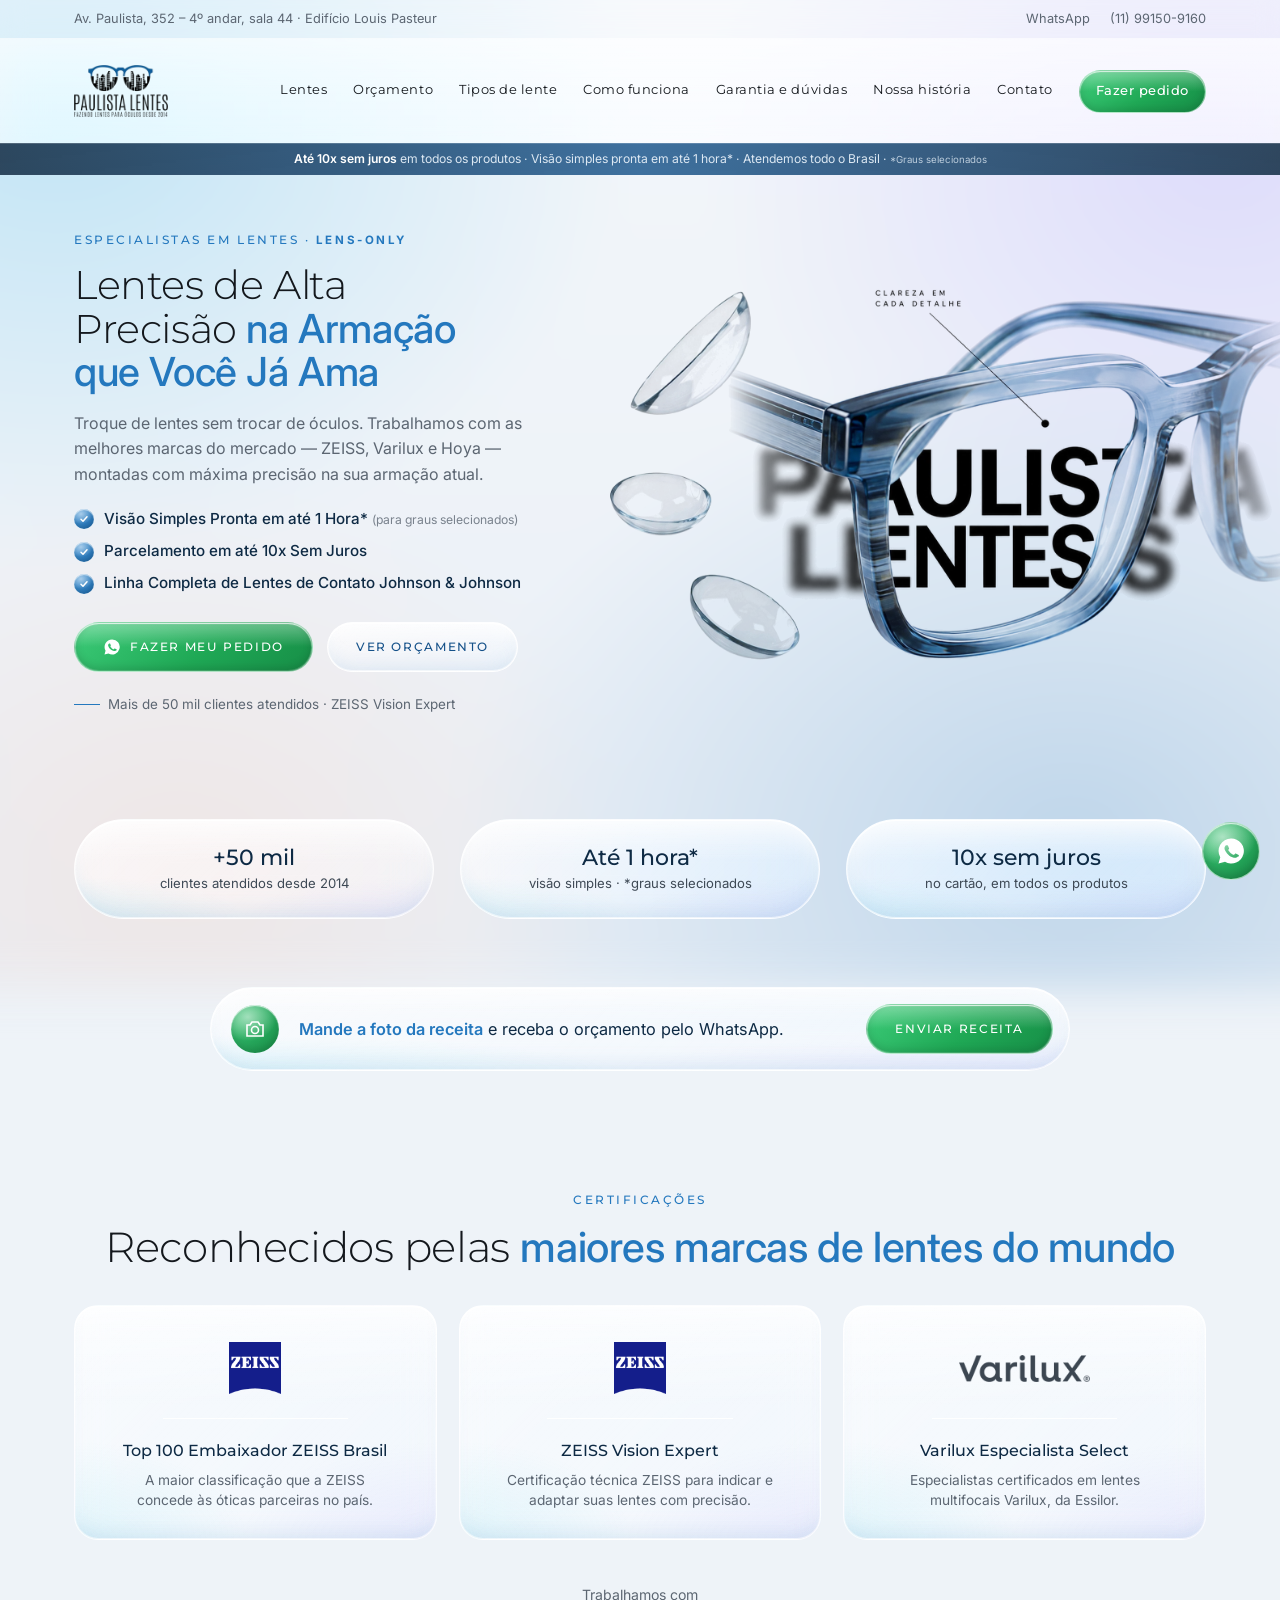
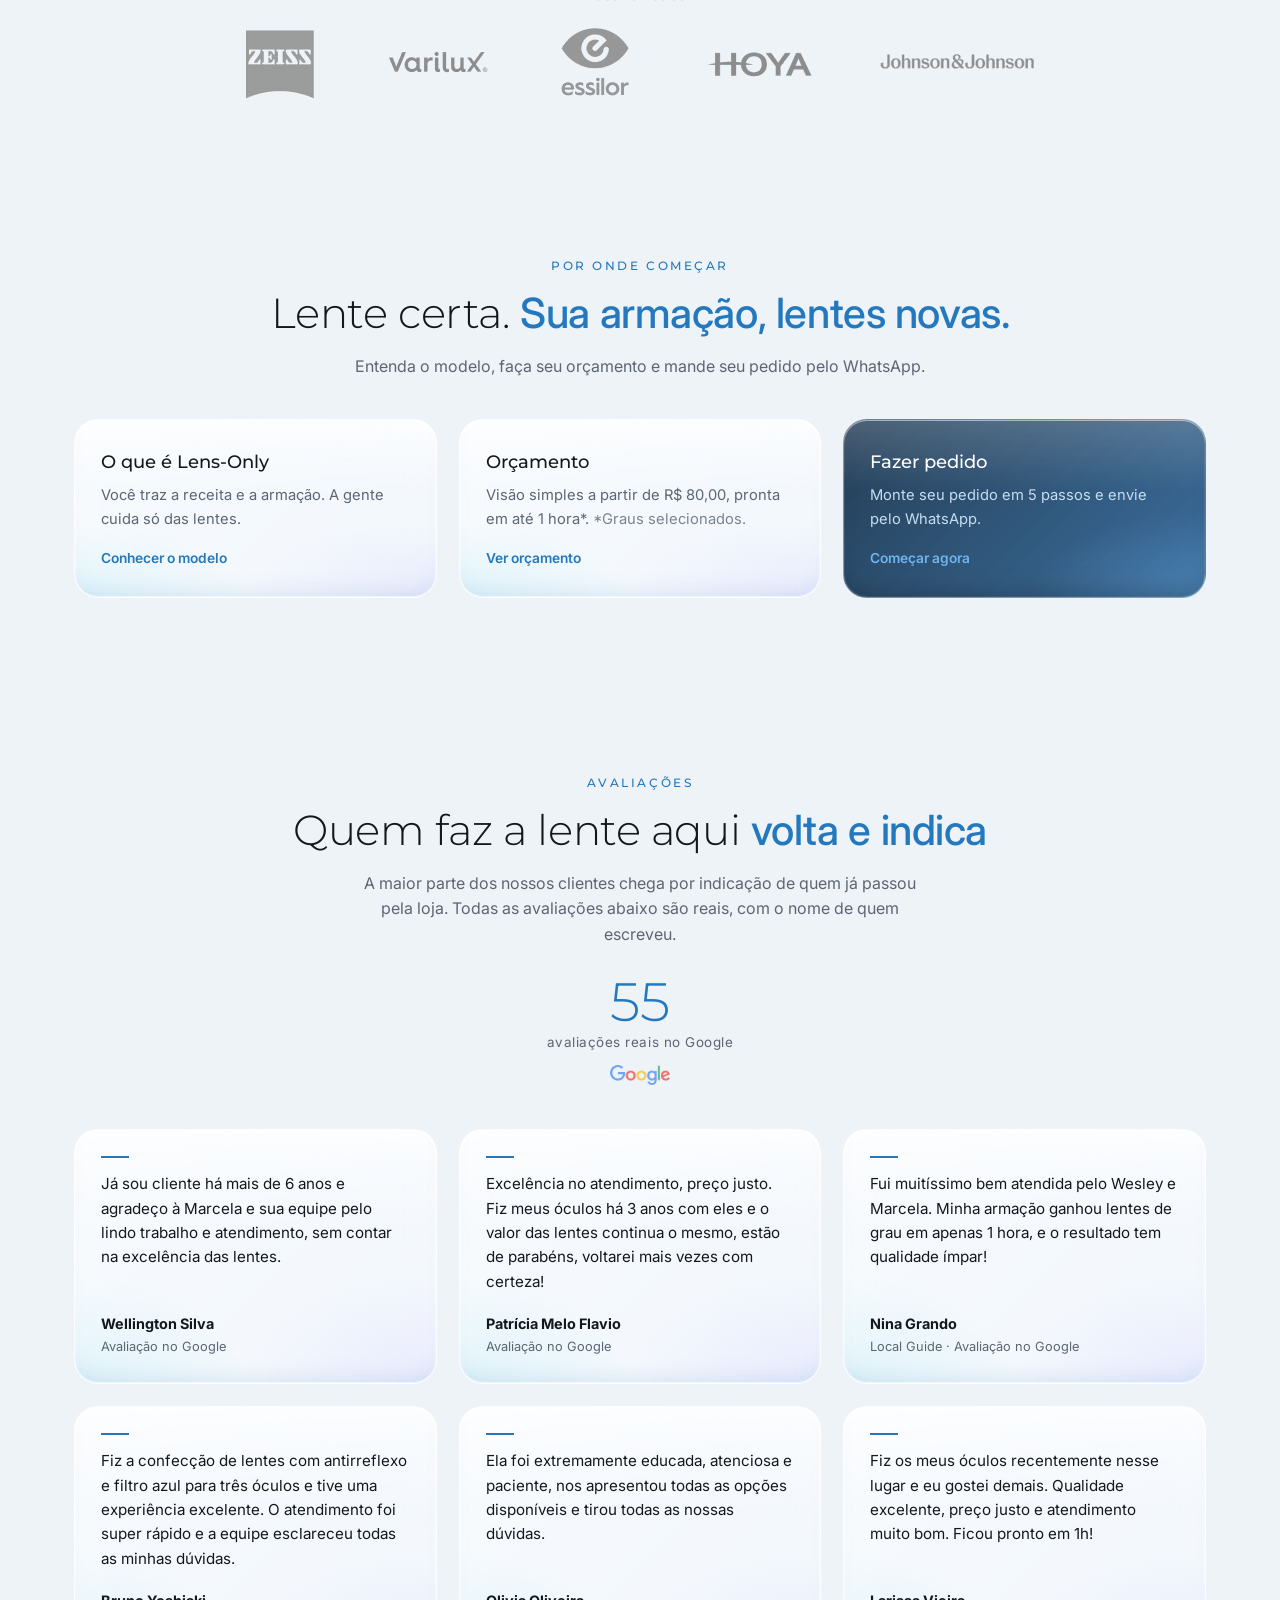
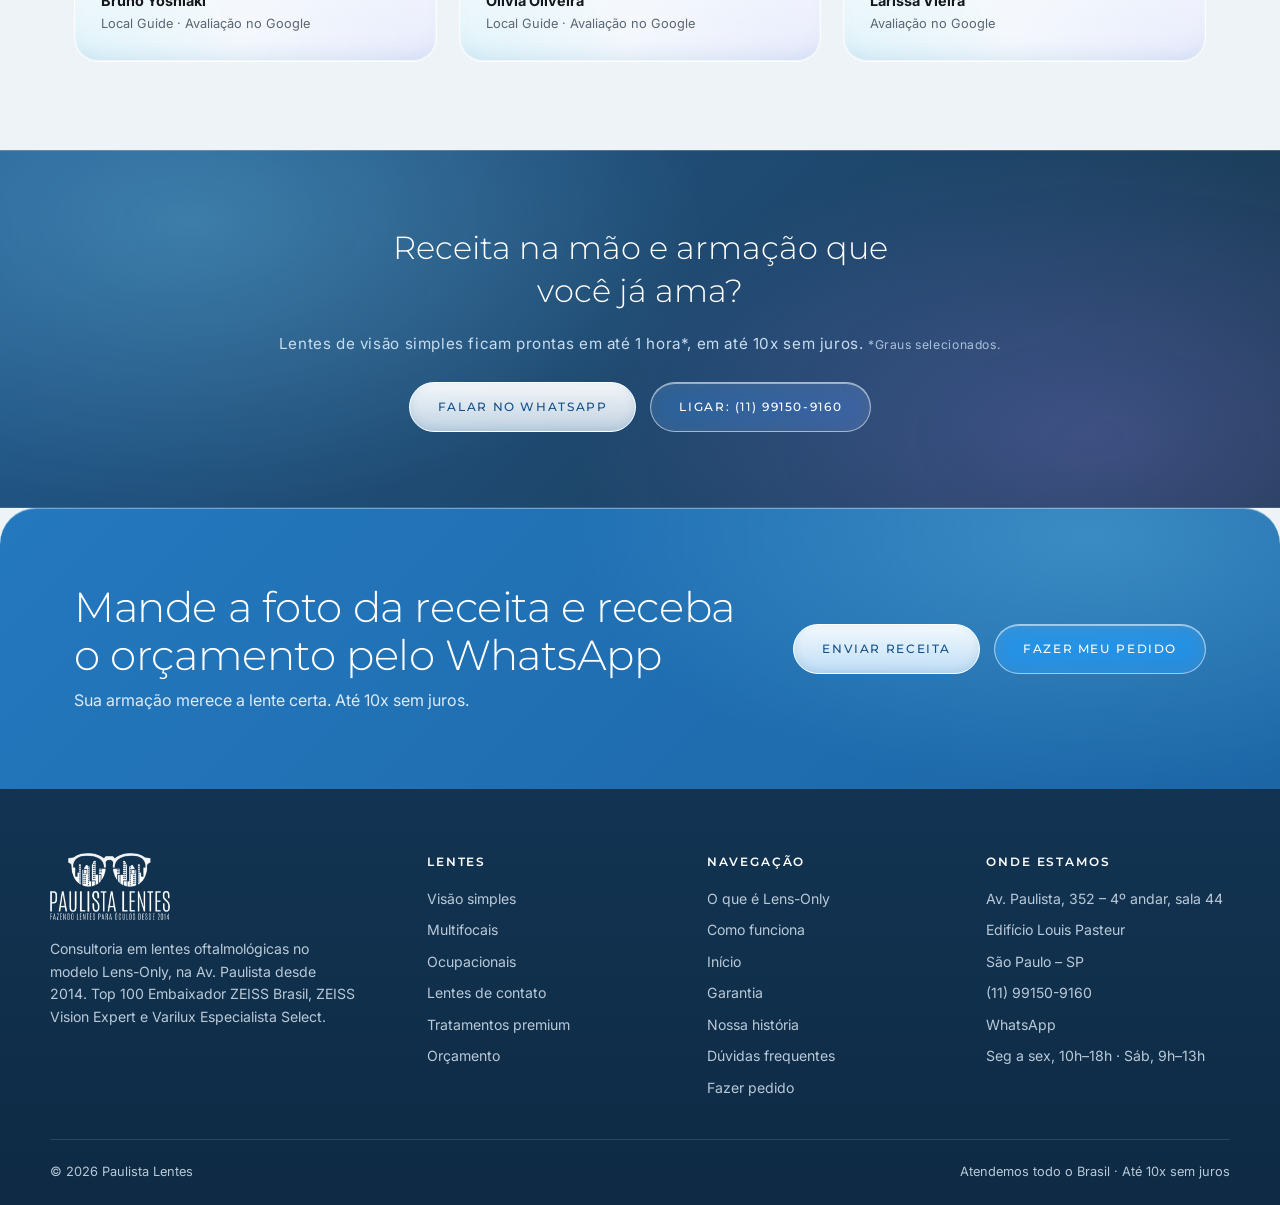
==== commit 76c4083f: "Add files via upload" ====
--- a/index.html
+++ b/index.html
@@ -3,60 +3,998 @@
 <head>
 <meta charset="UTF-8">
 <meta name="viewport" content="width=device-width, initial-scale=1">
-<title>Lentes ZEISS, Varilux e Hoya na Av. Paulista | Paulista Lentes</title>
-<meta name="description" content="Traga sua receita e sua armação. Lentes ZEISS, Varilux e Hoya com laboratório próprio na Av. Paulista. Visão simples em até 1h e até 10x sem juros.">
-<link rel="canonical" href="https://www.paulistalentes.com.br/">
-<meta name="robots" content="index, follow, max-image-preview:large">
-<meta name="theme-color" content="#2478BE">
-<link rel="icon" type="image/jpeg" href="img/favicon.jpg">
-<link rel="apple-touch-icon" href="img/favicon.jpg">
-<meta property="og:type" content="website">
-<meta property="og:locale" content="pt_BR">
-<meta property="og:site_name" content="Paulista Lentes">
-<meta property="og:title" content="Lentes ZEISS, Varilux e Hoya na Av. Paulista | Paulista Lentes">
-<meta property="og:description" content="Traga sua receita e sua armação: a gente cuida só das lentes. Orçamento pelo WhatsApp e até 10x sem juros.">
-<meta property="og:url" content="https://www.paulistalentes.com.br/">
-<meta property="og:image" content="https://www.paulistalentes.com.br/img/logo-paulista-lentes.jpg">
-<meta property="og:image:width" content="1280">
-<meta property="og:image:height" content="1280">
-<meta property="og:image:alt" content="Logo da Paulista Lentes: óculos com o skyline da Av. Paulista nas lentes">
-<meta name="twitter:card" content="summary">
-<meta name="twitter:title" content="Lentes ZEISS, Varilux e Hoya na Av. Paulista | Paulista Lentes">
-<meta name="twitter:description" content="Traga sua receita e sua armação: a gente cuida só das lentes. Orçamento pelo WhatsApp e até 10x sem juros.">
-<meta name="twitter:image" content="https://www.paulistalentes.com.br/img/logo-paulista-lentes.jpg">
-<link rel="preload" href="fonts/inter-latin.woff2" as="font" type="font/woff2" crossorigin>
-<link rel="preload" href="fonts/montserrat-latin.woff2" as="font" type="font/woff2" crossorigin>
-<link rel="preload" as="image" href="img/hero-mobile.webp" media="(max-width: 940px)">
-<link rel="preload" as="image" href="img/hero-img.webp" media="(min-width: 941px)">
-<script type="application/ld+json">
-{
-  "@context": "https://schema.org",
-  "@type": "Optician",
-  "@id": "https://www.paulistalentes.com.br/#loja",
-  "name": "Paulista Lentes",
-  "url": "https://www.paulistalentes.com.br/",
-  "description": "Lentes ZEISS, Varilux e Hoya no modelo Lens-Only: o cliente traz a receita e a armação e a loja cuida só das lentes.",
-  "image": "https://www.paulistalentes.com.br/img/logo-paulista-lentes.jpg",
-  "logo": "https://www.paulistalentes.com.br/img/logo-paulista-lentes.jpg",
-  "telephone": "+55-11-99150-9160",
-  "paymentAccepted": "Cartão de crédito (até 10x sem juros), cartão de débito, pagamento por aproximação",
-  "currenciesAccepted": "BRL",
-  "areaServed": {"@type": "Country", "name": "Brasil"},
-  "address": {
-    "@type": "PostalAddress",
-    "streetAddress": "Av. Paulista, 352 - 4º andar, sala 44, Edifício Louis Pasteur",
-    "addressLocality": "São Paulo",
-    "addressRegion": "SP",
-    "addressCountry": "BR"
-  },
-  "openingHoursSpecification": [
-    {"@type": "OpeningHoursSpecification", "dayOfWeek": ["Monday", "Tuesday", "Wednesday", "Thursday", "Friday"], "opens": "10:00", "closes": "18:00"},
-    {"@type": "OpeningHoursSpecification", "dayOfWeek": "Saturday", "opens": "09:00", "closes": "13:00"}
-  ],
-  "hasMap": "https://www.google.com/maps/search/?api=1&query=Avenida+Paulista,+352,+S%C3%A3o+Paulo+-+SP"
-}
-</script>
-<link rel="stylesheet" href="css/site.css">
+<title>Paulista Lentes | Lentes ZEISS, Varilux e Hoya na Av. Paulista, com a sua armação</title>
+<meta name="description" content="Traga sua receita e sua armação: a Paulista Lentes cuida só das lentes. ZEISS Vision Expert, Top 100 Embaixador ZEISS e Varilux Especialista Select. Visão simples em até 1 hora (graus selecionados) e até 10x sem juros.">
+<style>
+/* A fonte precisa vir por @import: ao colar em um widget HTML do WordPress,
+   qualquer <link> do <head> é descartado e o tema assume com a fonte dele. */
+@import url('https://fonts.googleapis.com/css2?family=Inter:wght@400;500;600&family=Montserrat:wght@200;300;400;500;600&display=swap');
+/* =========================================================
+   PAULISTA LENTES - folha de estilo única
+   Tokens de marca: cores do logo (azul, preto do skyline, branco).
+   ========================================================= */
+:root{
+  --azul:#2478BE;
+  --azul-escuro:#155189;
+  --azul-noite:#0E2A44;
+  --azul-gelo:#EAF4FD;
+  --tinta:#14181D;
+  --cinza:#5C6672;
+  --linha:#E3E7EC;
+  --nevoa:#F4F6F8;
+  --branco:#FFFFFF;
+  --zap:#1FA855;
+  --raio:10px;
+  --max:1180px;
+  --h-cabecalho:104px;
+  --h-faixa:30px;
+  --sobe-hero:72px;
+  --display:'Montserrat', system-ui, sans-serif;
+  --corpo:'Inter', system-ui, sans-serif;
+}
+*{box-sizing:border-box}
+html{scroll-behavior:smooth}
+body{
+  margin:0;font-family:var(--corpo);color:var(--tinta);background:var(--branco);
+  font-size:16px;line-height:1.6;-webkit-font-smoothing:antialiased;
+}
+img{max-width:100%;display:block}
+a{color:inherit;text-decoration:none}
+button,input,select{font:inherit;color:inherit}
+:focus-visible{outline:3px solid var(--azul);outline-offset:2px;border-radius:4px}
+
+/* ---------------------------------------------------------
+   BLINDAGEM DE FONTE (WordPress / Elementor)
+   --------------------------------------------------------- */
+body, .wrap, .barra-topo, .faixa-aviso, .painel-orc,
+p, li, span, small, strong, em, label, input, select, textarea,
+dl, dt, dd, summary, figcaption, td, th{
+  font-family:'Inter', system-ui, -apple-system, sans-serif !important;
+}
+h1, h2, h3, h4, h5, h6,
+.btn, .sobrancelha, .menu a, .stat b, .passo-num, .nota-grande b,
+.tel-grande, .olho h4, .rodape h4, .modelo .corpo strong, .citacao p,
+.preco-valor, .preco-valor span, .selo strong, .marcas li, .marco-ano,
+.servico-num, .trilha-bola, .atalho strong, .passo-cabecalho .conta, .mvv h3{
+  font-family:'Montserrat', system-ui, -apple-system, sans-serif !important;
+}
+
+.wrap{max-width:var(--max);margin:0 auto;padding:0 24px}
+.secao{padding:88px 0}
+.secao--nevoa{background:var(--nevoa)}
+
+/* ---------- tipografia ---------- */
+h1,h2,h3,h4{font-family:var(--display);font-weight:300;letter-spacing:-.01em;margin:0 0 16px}
+h1{font-size:clamp(2.1rem,5vw,3.4rem);line-height:1.08}
+h2{font-size:clamp(1.7rem,3.6vw,2.6rem);line-height:1.15}
+h3{font-size:1.15rem;font-weight:500}
+.destaque{color:var(--azul);font-weight:500}
+.sobrancelha{
+  font-family:var(--display);font-size:.72rem;font-weight:500;
+  letter-spacing:.22em;text-transform:uppercase;color:var(--azul);margin:0 0 14px;
+}
+.subtexto{color:var(--cinza);max-width:58ch;margin:0 0 28px}
+.centro{text-align:center}
+.centro .subtexto{margin-left:auto;margin-right:auto}
+
+/* ---------- botões ---------- */
+.btn{
+  display:inline-flex;align-items:center;justify-content:center;gap:9px;
+  padding:14px 28px;border:1px solid transparent;border-radius:var(--raio);
+  font-family:var(--display);font-size:.78rem;font-weight:500;
+  letter-spacing:.13em;text-transform:uppercase;
+  cursor:pointer;transition:background .2s,color .2s,border-color .2s,transform .12s;
+}
+.btn:active{transform:translateY(1px)}
+.btn svg{width:18px;height:18px;flex:0 0 18px}
+.btn--cheio{background:var(--azul);color:#fff}
+.btn--cheio:hover{background:var(--azul-escuro)}
+.btn--linha{background:transparent;color:var(--azul);border-color:var(--azul)}
+.btn--linha:hover{background:var(--azul);color:#fff}
+.btn--claro{background:#fff;color:var(--azul);border-color:#fff}
+.btn--claro:hover{background:transparent;color:#fff;border-color:#fff}
+.btn--vazado-claro{background:transparent;color:#fff;border-color:#fff}
+.btn--vazado-claro:hover{background:#fff;color:var(--azul)}
+.btn--zap{background:var(--zap);color:#fff}
+.btn--zap:hover{background:#178643}
+.btn--grande{padding:17px 34px}
+.btn--bloco{width:100%}
+
+/* ---------- topo ---------- */
+.barra-topo{background:var(--nevoa);border-bottom:1px solid var(--linha);font-size:.8rem;color:var(--cinza)}
+.barra-topo .wrap{display:flex;justify-content:space-between;align-items:center;gap:16px;padding-top:9px;padding-bottom:9px;flex-wrap:wrap}
+.barra-topo a:hover{color:var(--azul)}
+.barra-topo .contatos{display:flex;gap:20px;flex-wrap:wrap}
+
+.cabecalho{position:sticky;top:0;z-index:60;background:#fff}
+.cabecalho .wrap{display:flex;align-items:center;justify-content:space-between;gap:24px;height:var(--h-cabecalho)}
+.marca{display:flex;align-items:center;gap:12px}
+.logo-topo{height:80px !important;width:auto !important;max-width:275px !important;object-fit:contain}
+.menu{display:flex;align-items:center;gap:26px}
+.menu a{
+  font-family:var(--display);font-size:.8rem;font-weight:400;
+  letter-spacing:.04em;color:var(--tinta);padding:6px 0;border-bottom:2px solid transparent;
+}
+.menu a:hover{color:var(--azul);border-bottom-color:var(--azul)}
+.menu a.menu-cta{
+  background:var(--zap);color:#fff;border:0;border-radius:var(--raio);
+  padding:10px 16px;font-weight:500;
+}
+.menu a.menu-cta:hover{background:#178643;color:#fff}
+.menu-btn{display:none;background:none;border:0;padding:8px;cursor:pointer}
+.menu-btn svg{width:26px;height:26px}
+
+.faixa-aviso{background:var(--azul-noite);color:#DCE8F3;font-size:.76rem;text-align:center;padding:6px 24px}
+.faixa-aviso strong{color:#fff;font-weight:600}
+
+.hero picture{display:contents}
+/* ---------- hero ---------- */
+.hero{
+  position:relative;overflow:hidden;background:#fff;
+  min-height:clamp(420px,42vw,560px);display:flex;align-items:center;
+  margin-top:calc(-1 * var(--sobe-hero));
+}
+.hero-img{
+  position:absolute;top:0;right:0;bottom:0;left:10%;
+  width:auto;height:100%;object-fit:cover;object-position:center top;
+  -webkit-mask-image:linear-gradient(90deg,transparent 0,#000 30%);
+  mask-image:linear-gradient(90deg,transparent 0,#000 30%);
+}
+.hero-veu{
+  display:block;position:absolute;inset:0;
+  background:linear-gradient(100deg,
+    rgba(255,255,255,1) 0%,rgba(255,255,255,1) 30%,rgba(255,255,255,.97) 40%,
+    rgba(255,255,255,.72) 50%,rgba(255,255,255,.28) 60%,rgba(255,255,255,0) 70%);
+}
+.hero-texto{
+  position:relative;z-index:2;width:100%;max-width:var(--max);
+  margin-left:auto !important;margin-right:auto !important;
+  padding:56px 24px !important;padding-top:calc(56px + var(--sobe-hero)) !important;
+  text-align:left !important;
+}
+.hero-texto > *{max-width:31rem;margin-left:0 !important;margin-right:auto}
+.hero-texto .subtexto{margin-left:0 !important}
+.hero h1{margin-bottom:18px;text-align:left !important}
+.hero-acoes{display:flex;gap:14px;flex-wrap:wrap;justify-content:flex-start}
+.hero-prova{
+  margin:22px 0 0;font-size:.84rem;color:var(--cinza);
+  display:flex;align-items:center;gap:8px;
+}
+.hero-prova::before{content:"";width:26px;height:1px;background:var(--azul);display:inline-block}
+
+/* ---------- prova imediata ---------- */
+/* Números em cápsulas de vidro com brilho (glow), sem sombra projetada:
+   a profundidade vem da luz interna e do halo em volta do bloco. */
+.faixa-stats{
+  /* começa e termina em branco puro, para se fundir com as seções vizinhas */
+  background:
+    linear-gradient(180deg,#FFFFFF 0%,#F1F5F9 50%,#FFFFFF 100%);
+  padding:48px 0 60px;
+}
+.stats{display:grid;grid-template-columns:repeat(4,1fr);gap:26px;text-align:center}
+.stat{
+  position:relative;isolation:isolate;overflow:hidden;
+  display:flex;flex-direction:column;justify-content:center;
+  min-height:100px;padding:18px 20px;border-radius:999px;
+  background:
+    radial-gradient(120% 140% at 20% 0%,rgba(255,255,255,.95) 0%,rgba(246,249,252,.8) 45%,rgba(228,236,245,.8) 100%);
+  -webkit-backdrop-filter:blur(14px) saturate(1.2);backdrop-filter:blur(14px) saturate(1.2);
+  border:1px solid rgba(255,255,255,.8);
+  box-shadow:
+    0 0 0 1px rgba(36,120,190,.04),
+    inset 0 10px 18px -8px rgba(255,255,255,1),   /* luz entrando por cima */
+    inset 0 -14px 24px -12px rgba(36,120,190,.12),/* profundidade embaixo */
+    inset 0 0 22px rgba(255,255,255,.7);          /* brilho interno */
+  transition:box-shadow .3s,transform .3s;
+}
+.stat:hover{
+  transform:translateY(-2px);
+  box-shadow:
+    0 0 0 1px rgba(36,120,190,.05),
+    inset 0 10px 18px -8px rgba(255,255,255,1),
+    inset 0 -14px 24px -12px rgba(36,120,190,.14),
+    inset 0 0 22px rgba(255,255,255,.7);
+}
+/* reflexo curvo e desfocado, como na referência */
+.stat::before{
+  content:"";position:absolute;z-index:-1;
+  left:-30%;top:-120%;width:85%;height:300%;
+  border-radius:50%;transform:rotate(24deg);
+  background:linear-gradient(120deg,rgba(255,255,255,.95) 0%,rgba(255,255,255,.55) 55%,rgba(255,255,255,0) 100%);
+  filter:blur(5px);
+}
+/* faixa de luz no alto da cápsula */
+.stat::after{
+  content:"";position:absolute;z-index:-1;
+  top:5%;left:12%;right:12%;height:38%;border-radius:999px;
+  background:linear-gradient(180deg,rgba(255,255,255,.9) 0%,rgba(255,255,255,0) 100%);
+  filter:blur(3px);opacity:.8;
+}
+.stat b{display:block;font-family:var(--display);font-weight:500;font-size:1.4rem;color:var(--azul-noite);line-height:1.2}
+.stat span{font-size:.82rem;color:#3E4955;margin-top:2px}
+
+/* ---------- selos e marcas ---------- */
+.selos-secao{padding:64px 0;border-bottom:1px solid var(--linha)}
+.selos{display:grid;grid-template-columns:repeat(3,1fr);gap:22px;margin-top:34px}
+/* Selos: cartão de vidro claro com o mesmo glow das cápsulas de números,
+   logo solto no topo (sem caixa atrás) e texto centralizado. */
+.selo{
+  position:relative;isolation:isolate;overflow:hidden;
+  display:flex;flex-direction:column;align-items:center;text-align:center;gap:0;
+  padding:30px 26px 28px;border-radius:22px;
+  background:radial-gradient(120% 100% at 20% 0%,rgba(255,255,255,.98) 0%,rgba(248,250,253,.9) 55%,rgba(236,242,248,.85) 100%);
+  border:1px solid rgba(255,255,255,.9);
+  box-shadow:
+    0 0 0 1px rgba(36,120,190,.05),
+    inset 0 10px 18px -8px rgba(255,255,255,1),
+    inset 0 -14px 24px -14px rgba(36,120,190,.10);
+  transition:box-shadow .3s,transform .3s;
+}
+.selo:hover{
+  transform:translateY(-2px);
+  box-shadow:
+    0 0 0 1px rgba(36,120,190,.06),
+    inset 0 10px 18px -8px rgba(255,255,255,1),
+    inset 0 -14px 24px -14px rgba(36,120,190,.12);
+}
+/* reflexo curvo e desfocado, igual ao das cápsulas */
+.selo::before{
+  content:"";position:absolute;z-index:-1;
+  left:-40%;top:-60%;width:90%;height:190%;
+  border-radius:50%;transform:rotate(24deg);
+  background:linear-gradient(120deg,rgba(255,255,255,.9) 0%,rgba(255,255,255,.4) 60%,rgba(255,255,255,0) 100%);
+  filter:blur(8px);
+}
+.selo strong{display:block;font-weight:500;font-size:1.02rem;margin-bottom:6px;color:var(--azul-noite)}
+.selo p{margin:0;color:var(--cinza);font-size:.86rem;line-height:1.5;max-width:30ch}
+.marcas-img{display:block;width:100%;max-width:800px;height:auto;margin:0 auto}
+.marcas-titulo{margin:44px 0 16px;color:var(--cinza);font-size:.88rem}
+.marcas{
+  list-style:none;margin:0;padding:0;
+  display:flex;justify-content:center;align-items:center;flex-wrap:wrap;gap:14px 48px;
+}
+.marcas li{font-size:1.25rem;font-weight:500;letter-spacing:.14em;color:var(--azul-noite);opacity:.82}
+
+/* ---------- logos das marcas parceiras ----------
+   Ficam embutidos aqui uma única vez e são usados pela classe,
+   então não dependem de upload no WordPress. */
+/* Mesmo tamanho visual para todos os logos: cada um ocupa a mesma
+   área, mesmo tendo proporções diferentes (ZEISS é quadrado, J&J é
+   bem comprido). Para aumentar ou diminuir todos juntos em um lugar,
+   basta mudar --t naquele bloco. */
+.logo{
+  --t:40px;
+  display:inline-block;background:center / contain no-repeat;vertical-align:middle;flex:0 0 auto;
+  width:calc(var(--t) * var(--lw,1));height:calc(var(--t) * var(--lh,1));
+}
+.logo--zeiss{--lw:1;--lh:1}
+.logo--essilor{--lw:1;--lh:1}
+.logo--varilux{--lw:2.58;--lh:.53}
+.logo--hoya{--lw:2.43;--lh:.55}
+.logo--jj{--lw:4.1;--lh:.39}
+.logo--zeiss{background-image:url("[data-uri]")}
+.logo--varilux{background-image:url("[data-uri]")}
+.logo--essilor{background-image:url("[data-uri]")}
+.logo--hoya{background-image:url("[data-uri]")}
+.logo--jj{background-image:url("[data-uri]")}
+
+.marcas{gap:28px 56px}
+.marcas li{display:flex;flex-direction:column;align-items:center;gap:8px;opacity:1}
+.marcas small{font-size:.74rem;color:var(--cinza);letter-spacing:.02em;font-weight:400}
+.selo-logo{
+  height:64px;display:flex;align-items:center;justify-content:center;
+  margin-bottom:18px;padding-bottom:18px;width:60%;
+  border-bottom:1px solid rgba(14,42,68,.08);box-sizing:content-box;
+}
+.preco-marca{height:40px;display:flex;align-items:center;margin-bottom:16px}
+.servico-marcas{display:flex;align-items:center;gap:18px;flex-wrap:wrap;margin:0 0 16px}
+.marcas li{min-width:150px}
+.marcas .logo{--t:52px}
+.selo-logo .logo{--t:52px}
+.preco-marca .logo{--t:36px}
+.servico-marcas .logo{--t:34px}
+.opcao .logo{--t:30px}
+@media (max-width:560px){
+  .marcas li{min-width:0}
+  .marcas .logo{--t:40px}
+}
+.opcao[hidden]{display:none}
+.opcao--logo > span{display:flex;align-items:center;justify-content:center;min-height:52px}
+@media (max-width:560px){
+  .marcas{gap:22px 34px}
+}
+
+/* ---------- lens-only ---------- */
+.duas{display:grid;grid-template-columns:1.05fr 1fr;gap:64px;align-items:center}
+.moldura{position:relative;width:100%;margin:28px 0;isolation:isolate}
+.moldura::before{
+  content:"";position:absolute;inset:22px -22px -22px 22px;
+  border:2px solid var(--azul);border-radius:26px;z-index:-1;
+}
+/* Lens-Only: imagem sem moldura, maior, com as bordas dissolvendo
+   no fundo da seção, que tem o mesmo cinza-claro da foto (#F8F8F8). */
+.secao--lens{background:#F8F8F8}
+.duas--lens{grid-template-columns:.85fr 1.15fr;gap:40px}
+.lens-visual{position:relative;margin-right:-24px}
+.img-lens{
+  display:block;width:100%;height:auto;border-radius:0 !important;
+  /* só um esfumado bem estreito nas bordas, por segurança */
+  -webkit-mask-image:linear-gradient(90deg,transparent 0,#000 3%,#000 97%,transparent 100%),linear-gradient(180deg,transparent 0,#000 4%,#000 96%,transparent 100%);
+  -webkit-mask-composite:source-in;
+  mask-image:linear-gradient(90deg,transparent 0,#000 3%,#000 97%,transparent 100%),linear-gradient(180deg,transparent 0,#000 4%,#000 96%,transparent 100%);
+  mask-composite:intersect;
+}
+.secao--lens .comparativo div{background:#fff}
+.moldura-corte{border-radius:26px;overflow:hidden;box-shadow:0 22px 48px rgba(14,42,68,.22);line-height:0}
+.img-moldura{
+  display:block;width:100%;aspect-ratio:4 / 3;height:auto;
+  object-fit:cover;object-position:center;border-radius:26px !important;
+}
+.comparativo{display:grid;gap:14px;margin:0 0 30px}
+.comparativo div{
+  display:flex;gap:14px;align-items:flex-start;
+  padding:16px 18px;border-radius:var(--raio);background:var(--nevoa);
+}
+.comparativo svg{width:22px;height:22px;flex:0 0 22px;color:var(--azul);margin-top:2px}
+.comparativo p{margin:0;font-size:.94rem;color:var(--cinza)}
+.comparativo strong{color:var(--tinta);font-weight:600}
+
+/* ---------- preços (carro-chefe) ---------- */
+.precos{display:grid;grid-template-columns:repeat(3,1fr);gap:24px;margin-top:44px;align-items:stretch}
+.preco{
+  background:#fff;border:1px solid var(--linha);border-radius:14px;padding:30px 26px;
+  display:flex;flex-direction:column;text-align:left;
+}
+.preco--marcado{border-color:var(--azul);box-shadow:0 18px 44px rgba(14,42,68,.12)}
+.preco-etiqueta{
+  align-self:flex-start;font-size:.74rem;font-weight:600;color:var(--azul-escuro);
+  background:var(--azul-gelo);border-radius:999px;padding:4px 12px;margin-bottom:16px;
+}
+.preco h3{font-size:1.2rem;margin-bottom:6px}
+.preco-desc{color:var(--cinza);font-size:.9rem;margin:0 0 20px}
+.preco-valor{font-size:2.3rem;font-weight:400;color:var(--tinta);line-height:1;margin:0}
+.preco-valor span{font-size:1rem;font-weight:500;vertical-align:top;margin-right:4px}
+.preco-parcela{color:var(--azul);font-size:.88rem;font-weight:500;margin:8px 0 20px}
+.preco .lista-check{margin-bottom:26px;flex:1;align-content:start}
+.adicional{
+  display:flex;align-items:flex-start;gap:10px;cursor:pointer;margin:0 0 14px;
+  border:1px dashed #B7CBDE;border-radius:var(--raio);padding:12px 14px;background:var(--nevoa);transition:.18s;
+}
+.adicional:hover{border-color:var(--azul)}
+.adicional input{width:18px;height:18px;margin:2px 0 0;accent-color:var(--azul);flex:0 0 18px;cursor:pointer}
+.adicional span{font-size:.86rem;color:var(--cinza);line-height:1.45}
+.adicional strong{color:var(--tinta);font-weight:600}
+.adicional em{display:block;font-style:normal;color:var(--azul);font-weight:600;margin-top:2px}
+.adicional:has(input:checked){border-style:solid;border-color:var(--azul);background:var(--azul-gelo)}
+.preco-valor b{font-weight:inherit}
+.preco-ast{font-size:.76rem;color:var(--cinza);margin:0 0 14px}
+.ast{font-size:.8em;opacity:.8;white-space:nowrap}
+.precos-nota{margin:28px auto 0;color:var(--cinza);font-size:.86rem;max-width:62ch}
+
+/* ---------- serviços ---------- */
+.servicos{display:grid;grid-template-columns:repeat(3,1fr);gap:24px;margin-top:44px;text-align:left}
+.servico{
+  background:#fff;border:1px solid var(--linha);border-radius:var(--raio);
+  padding:28px 24px;display:flex;flex-direction:column;
+}
+.servico--core{grid-column:1 / -1;background:var(--azul-noite);border-color:var(--azul-noite);color:#EAF1F8;padding:34px}
+.servico--core h3{color:#fff;font-size:1.35rem}
+.servico--core .servico-oque{color:#C7DDF1}
+.servico--core .servico-dif{background:rgba(255,255,255,.08);color:#EAF1F8}
+.servico--core .servico-dif b{color:#6FB4EE}
+.servico-num{font-size:.74rem;font-weight:600;letter-spacing:.18em;color:var(--azul);margin-bottom:12px;display:block}
+.servico--core .servico-num{color:#6FB4EE}
+.servico h3{margin-bottom:10px}
+.servico-oque{color:var(--cinza);font-size:.93rem;margin:0 0 16px}
+.servico-dif{
+  margin:auto 0 0;background:var(--nevoa);border-radius:8px;padding:14px 16px;
+  font-size:.88rem;color:var(--tinta);line-height:1.55;
+}
+.servico-dif b{display:block;font-size:.76rem;color:var(--azul);font-weight:600;margin-bottom:4px}
+.servico-core-grade{display:grid;grid-template-columns:1.2fr 1fr;gap:34px;align-items:end}
+
+.lista-check{list-style:none;margin:0 0 14px;padding:0;display:grid;gap:9px}
+.lista-check li{position:relative;padding-left:24px;font-size:.92rem;color:var(--cinza)}
+.lista-check li::before{
+  content:"";position:absolute;left:0;top:.55em;width:9px;height:9px;border-radius:50%;
+  border:2px solid var(--azul);
+}
+.lista-check strong{color:var(--tinta);font-weight:600}
+
+/* ---------- como funciona ---------- */
+.passos{
+  list-style:none;margin:44px 0 0;padding:0;text-align:left;
+  display:grid;grid-template-columns:repeat(5,1fr);gap:24px;
+}
+.passo{border-top:2px solid var(--azul);padding-top:20px}
+.passo-num{display:block;font-size:.74rem;font-weight:600;letter-spacing:.18em;color:var(--azul);margin-bottom:10px}
+.passo h3{margin-bottom:8px;font-size:1.02rem}
+.passo p{color:var(--cinza);font-size:.88rem;margin:0}
+.aviso-distancia{
+  margin:44px auto 0;max-width:760px;display:flex;gap:18px;align-items:center;text-align:left;
+  background:var(--azul-gelo);border-radius:var(--raio);padding:20px 24px;
+}
+.aviso-distancia svg{width:34px;height:34px;flex:0 0 34px;color:var(--azul-escuro)}
+.aviso-distancia p{margin:0;font-size:.92rem;color:var(--azul-noite)}
+
+/* ---------- pedido / orçamento (assistente) ---------- */
+.orc{background:var(--nevoa);padding:80px 0}
+.painel-orc{
+  background:#fff;border-radius:20px;padding:44px;
+  box-shadow:0 30px 70px rgba(6,24,42,.14), 0 2px 6px rgba(6,24,42,.06);
+}
+.orc-cabecalho{text-align:center;border-bottom:1px solid var(--linha);padding-bottom:32px;margin-bottom:36px}
+.orc-cabecalho h2{margin-bottom:10px}
+.orc-cabecalho p{color:var(--cinza);max-width:54ch;margin:0 auto}
+.trilha{display:flex;align-items:center;justify-content:center;margin:30px auto 0;max-width:560px;padding:0 8px}
+.trilha-item{display:flex;align-items:center;flex:1}
+.trilha-item:last-child{flex:0}
+.trilha-bola{
+  width:32px;height:32px;border-radius:50%;flex:0 0 32px;display:grid;place-items:center;
+  font-size:.78rem;font-weight:600;background:var(--nevoa);color:var(--cinza);
+  border:1px solid var(--linha);transition:background .2s,color .2s,border-color .2s;
+}
+.trilha-linha{height:2px;background:var(--linha);flex:1;margin:0 6px;border-radius:2px}
+.trilha-item.ativa .trilha-bola{background:var(--azul);color:#fff;border-color:var(--azul);box-shadow:0 0 0 4px rgba(36,120,190,.16)}
+.trilha-item.feita .trilha-bola{background:var(--azul-escuro);color:#fff;border-color:var(--azul-escuro)}
+.trilha-item.feita .trilha-linha{background:var(--azul)}
+
+.passo-tela{display:none}
+.passo-tela.ativa{display:block;animation:entra .22s ease}
+@keyframes entra{from{opacity:0;transform:translateY(8px)}to{opacity:1;transform:none}}
+.passo-cabecalho{margin-bottom:22px}
+.passo-cabecalho .conta{font-size:.72rem;font-weight:600;letter-spacing:.18em;color:var(--azul);display:block;margin-bottom:8px}
+.passo-cabecalho h2{font-size:1.5rem;margin-bottom:6px}
+.passo-cabecalho p{color:var(--cinza);font-size:.92rem;margin:0}
+.sub-pergunta{font-weight:500;font-size:.95rem;margin:28px 0 12px}
+
+.opcoes{display:grid;grid-template-columns:repeat(auto-fit,minmax(170px,1fr));gap:12px}
+.opcao{position:relative}
+.opcao input{position:absolute;opacity:0;width:100%;height:100%;margin:0;cursor:pointer}
+.opcao > span{
+  display:block;text-align:center;padding:13px 10px;border:1px solid var(--linha);
+  border-radius:var(--raio);font-size:.88rem;font-weight:500;transition:.18s;background:#fff;
+}
+.opcao > span small{display:block;font-weight:400;color:var(--cinza);font-size:.76rem;margin-top:2px}
+.opcao input:checked + span{border-color:var(--azul);background:var(--azul-gelo);color:var(--azul-escuro)}
+.opcao input:focus-visible + span{outline:3px solid var(--azul);outline-offset:2px}
+.opcao:hover > span{border-color:#B7CBDE}
+
+.modelos{display:grid;grid-template-columns:repeat(auto-fit,minmax(210px,1fr));gap:14px}
+.modelo{position:relative}
+.modelo input{position:absolute;opacity:0;width:100%;height:100%;margin:0;cursor:pointer;z-index:1}
+.modelo .cartao{
+  border:1px solid var(--linha);border-radius:var(--raio);height:100%;
+  transition:.18s;background:#fff;padding:18px;display:flex;gap:14px;align-items:flex-start;
+}
+.modelo .cartao svg{width:28px;height:28px;flex:0 0 28px;color:var(--azul)}
+.modelo .corpo strong{display:block;font-weight:500;font-size:.96rem;margin-bottom:4px}
+.modelo .corpo small{color:var(--cinza);font-size:.8rem;line-height:1.45;display:block}
+.modelo input:checked + .cartao{border-color:var(--azul);background:var(--azul-gelo);box-shadow:0 0 0 2px rgba(36,120,190,.22)}
+.modelo input:focus-visible + .cartao{outline:3px solid var(--azul);outline-offset:2px}
+.modelo:hover .cartao{border-color:#B7CBDE}
+
+.grades{display:grid;grid-template-columns:1fr 1fr;gap:22px}
+.olho{border:1px solid var(--linha);border-radius:var(--raio);padding:18px}
+.olho h4{font-size:.72rem;letter-spacing:.16em;text-transform:uppercase;color:var(--azul);font-weight:600;margin:0 0 14px}
+.campos{display:grid;grid-template-columns:1fr 1fr 1fr;gap:10px}
+.campo label{display:block;font-size:.68rem;letter-spacing:.1em;text-transform:uppercase;color:var(--cinza);margin-bottom:5px}
+.campo select,.campo input{width:100%;padding:10px 8px;border:1px solid var(--linha);border-radius:8px;background:#fff;font-size:.88rem}
+.campo select:focus,.campo input:focus{border-color:var(--azul);outline:none}
+.linha-campos{display:grid;grid-template-columns:1fr 1fr;gap:14px;margin-top:18px}
+.erro{color:#C0392B;font-size:.86rem;margin:12px 0 0;display:none}
+.erro.visivel{display:block}
+.nota-garantia{
+  margin:12px 0 0;font-size:.84rem;color:var(--azul-noite);
+  background:var(--azul-gelo);border-radius:8px;padding:12px 14px;display:none;
+}
+.nota-garantia.visivel{display:block}
+
+
+.revisao{background:var(--nevoa);border-radius:var(--raio);padding:24px;margin-bottom:8px}
+.revisao dl{margin:0;display:grid;grid-template-columns:auto 1fr;gap:10px 18px;font-size:.92rem}
+.revisao dt{color:var(--cinza)}
+.revisao dd{margin:0;font-weight:500}
+.revisao .editar{background:none;border:0;padding:0;color:var(--azul);cursor:pointer;font-size:.78rem;text-decoration:underline;margin-left:8px}
+.fim-aviso{font-size:.82rem;color:var(--cinza);text-align:center;margin:16px 0 0}
+.orc-nav{display:flex;justify-content:space-between;gap:14px;border-top:1px solid var(--linha);margin-top:32px;padding-top:24px}
+.btn--fantasma{background:transparent;color:var(--cinza);border-color:var(--linha)}
+.btn--fantasma:hover{color:var(--tinta);border-color:var(--cinza)}
+.btn[hidden]{display:none}
+
+/* ---------- citação ---------- */
+.citacao{background:var(--azul-escuro);color:#fff;text-align:center;padding:76px 0}
+.citacao p{font-weight:300;font-size:clamp(1.3rem,2.8vw,2rem);line-height:1.35;max-width:26ch;margin:0 auto 20px}
+.citacao small{letter-spacing:.04em;font-size:.95rem;color:#C7DDF1;display:block}
+.citacao-acoes{display:flex;gap:14px;justify-content:center;flex-wrap:wrap;margin-top:26px}
+
+/* ---------- avaliações ---------- */
+.nota-grande{margin:8px 0 0;display:flex;flex-direction:column;align-items:center;gap:2px}
+.nota-grande b{font-weight:300;font-size:3.4rem;color:var(--azul);line-height:1}
+.nota-grande span{font-size:.84rem;color:var(--cinza);letter-spacing:.04em}
+.nota-google{height:20px !important;width:auto !important;margin-top:10px;opacity:.75}
+.depoimentos{display:grid;grid-template-columns:repeat(3,1fr);gap:22px;margin-top:44px}
+.depoimento{
+  margin:0;background:#fff;border:1px solid var(--linha);border-radius:var(--raio);padding:26px;
+  display:flex;flex-direction:column;justify-content:space-between;gap:18px;
+}
+.depoimento blockquote{margin:0;font-size:.95rem;color:var(--tinta);line-height:1.6}
+.depoimento blockquote::before{content:"";display:block;width:28px;height:2px;background:var(--azul);margin-bottom:14px}
+.depoimento figcaption{display:flex;flex-direction:column;gap:2px}
+.depoimento figcaption strong{font-size:.9rem}
+.depoimento figcaption span{font-size:.8rem;color:var(--cinza)}
+
+/* ---------- história ---------- */
+.linha-tempo{list-style:none;margin:36px 0 0;padding:0;display:grid;gap:0}
+.marco{position:relative;padding:0 0 26px 30px;border-left:2px solid var(--linha);margin-left:6px}
+.marco:last-child{padding-bottom:0;border-left-color:transparent}
+.marco::before{
+  content:"";position:absolute;left:-8px;top:2px;width:14px;height:14px;border-radius:50%;
+  background:#fff;border:2px solid var(--azul);
+}
+.marco--forte::before{background:var(--azul)}
+.marco-ano{display:block;font-size:.8rem;font-weight:600;color:var(--azul);margin-bottom:4px;letter-spacing:.06em}
+.marco p{margin:0;color:var(--cinza);font-size:.93rem}
+.marco strong{color:var(--tinta);font-weight:600}
+
+.mvv{display:grid;grid-template-columns:1fr 1fr;gap:24px;margin-top:64px}
+.mvv-bloco{border-radius:14px;padding:32px;background:var(--azul-noite);color:#C7DDF1}
+.mvv-bloco h3{color:#fff;font-size:1.3rem;font-weight:400}
+.mvv-bloco p{margin:0;font-size:.97rem;line-height:1.65}
+.mvv-bloco--claro{background:var(--azul-gelo);color:var(--azul-noite)}
+.mvv-bloco--claro h3{color:var(--azul-noite)}
+.valores{display:grid;grid-template-columns:repeat(5,1fr);gap:24px;margin-top:48px}
+.valor{border-top:2px solid var(--azul);padding-top:18px}
+.valor h3{margin-bottom:6px;font-size:1rem}
+.valor p{color:var(--cinza);font-size:.88rem;margin:0}
+
+/* ---------- garantia ---------- */
+.garantias{display:grid;grid-template-columns:1fr 1fr;gap:24px;margin-top:44px;text-align:left}
+.garantia{background:#fff;border:1px solid var(--linha);border-radius:14px;padding:30px}
+.garantia h3{margin-bottom:6px}
+.garantia-sub{color:var(--cinza);font-size:.88rem;margin:0 0 18px}
+.garantia .lista-check li{font-size:.9rem}
+.garantia-base{margin:28px auto 0;max-width:70ch;color:var(--cinza);font-size:.86rem}
+
+/* ---------- faq ---------- */
+.faq{max-width:780px;margin:36px auto 0;text-align:left}
+.faq details{border-bottom:1px solid var(--linha)}
+.faq summary{list-style:none;cursor:pointer;padding:20px 8px;display:flex;align-items:center;gap:16px;font-weight:500}
+.faq summary::-webkit-details-marker{display:none}
+.faq summary::before{content:"+";color:var(--azul);font-size:1.3rem;line-height:1;width:16px;flex:0 0 16px}
+.faq details[open] summary::before{content:"–"}
+.faq p{margin:0 8px 22px 40px;color:var(--cinza);font-size:.94rem}
+
+/* ---------- contato ---------- */
+.contato-grade{display:grid;grid-template-columns:repeat(3,1fr);gap:32px;margin-top:44px}
+.contato-bloco{border-top:2px solid var(--azul);padding-top:20px}
+.contato-bloco h3{margin-bottom:12px}
+.contato-bloco p{color:var(--cinza);font-size:.94rem;margin:0 0 14px}
+.contato-dica{font-size:.88rem !important;font-style:italic}
+.horarios{width:100%;border-collapse:collapse;font-size:.92rem}
+.horarios th{text-align:left;font-weight:400;color:var(--cinza);padding:7px 0;border-bottom:1px solid var(--linha)}
+.horarios td{text-align:right;padding:7px 0;border-bottom:1px solid var(--linha);font-weight:500}
+.tel-grande{font-size:1.5rem;font-weight:400;color:var(--azul)}
+.tel-grande:hover{color:var(--azul-escuro)}
+.contato-acoes{display:flex;flex-direction:column;gap:10px;align-items:flex-start;margin-top:6px}
+.mapa-caixa{margin-top:36px;border-radius:26px;overflow:hidden;box-shadow:0 22px 48px rgba(14,42,68,.16);line-height:0}
+.mapa-caixa iframe{width:100%;height:380px;border:0;display:block}
+
+/* ---------- cta final ---------- */
+.cta-final{background:var(--azul);color:#fff;padding:76px 0}
+.cta-final .wrap{display:grid;grid-template-columns:1fr auto;gap:40px;align-items:center}
+.cta-final h2{color:#fff;margin-bottom:8px}
+.cta-final p{color:#DCEBF8;margin:0}
+.cta-final .acoes{display:flex;gap:14px;flex-wrap:wrap}
+
+/* ---------- skyline ---------- */
+.skyline{display:block;width:100%;height:64px;fill:var(--azul-noite)}
+.skyline--sobre-azul{fill:var(--azul)}
+
+/* ---------- rodapé ---------- */
+.rodape{background:var(--azul-noite);color:#B9C9D8;font-size:.88rem}
+.rodape a:hover{color:#fff}
+.rodape-colunas{display:grid;grid-template-columns:1.4fr 1fr 1fr 1fr;gap:36px;padding:64px 0 40px}
+.rodape h4{color:#fff;font-size:.72rem;letter-spacing:.16em;text-transform:uppercase;font-weight:600;margin:0 0 16px}
+.rodape ul{list-style:none;margin:0;padding:0;display:grid;gap:9px}
+.logo-rodape{width:120px !important;height:auto !important;object-fit:contain;filter:brightness(0) invert(1)}
+.rodape-base{border-top:1px solid rgba(255,255,255,.12);padding:22px 0;display:flex;justify-content:space-between;gap:16px;flex-wrap:wrap;font-size:.8rem}
+
+/* ---------- botão flutuante ---------- */
+.zap-flutua{
+  position:fixed;right:20px;bottom:20px;z-index:80;width:58px;height:58px;border-radius:50%;
+  background:var(--zap);display:grid;place-items:center;box-shadow:0 10px 26px rgba(0,0,0,.28);transition:transform .18s;
+}
+.zap-flutua:hover{transform:scale(1.06)}
+.zap-flutua svg{width:30px;height:30px;fill:#fff}
+
+/* ---------- páginas (uma aba por vez) ---------- */
+.pagina{display:none}
+.pagina.ativa{display:block;animation:entra .25s ease}
+.menu a[aria-current="page"]{color:var(--azul);border-bottom-color:var(--azul)}
+.menu a.menu-cta[aria-current="page"]{color:#fff;box-shadow:0 0 0 3px rgba(31,168,85,.25)}
+
+/* ---------- atalhos da página inicial ---------- */
+.atalhos{display:grid;grid-template-columns:repeat(3,1fr);gap:22px;margin-top:40px;text-align:left}
+.atalho{
+  display:flex;flex-direction:column;gap:8px;background:#fff;border:1px solid var(--linha);
+  border-radius:14px;padding:28px 26px;transition:border-color .2s,box-shadow .2s;
+}
+.atalho:hover{border-color:var(--azul);box-shadow:0 14px 34px rgba(14,42,68,.10)}
+.atalho strong{font-size:1.1rem;font-weight:500;color:var(--tinta)}
+.atalho span{color:var(--cinza);font-size:.92rem;flex:1}
+.atalho em{font-style:normal;color:var(--azul);font-size:.86rem;font-weight:600;margin-top:8px}
+.atalho--marcado{background:var(--azul-noite);border-color:var(--azul-noite)}
+.atalho--marcado strong{color:#fff}
+.atalho--marcado span{color:#C7DDF1}
+.atalho--marcado em{color:#6FB4EE}
+@media (max-width:940px){.atalhos{grid-template-columns:1fr}}
+
+/* ---------- responsivo ---------- */
+@media (max-width:1080px){
+  .menu{gap:18px}
+  .menu a{font-size:.74rem}
+  .passos{grid-template-columns:repeat(3,1fr)}
+  .valores{grid-template-columns:repeat(3,1fr)}
+}
+@media (max-width:940px){
+  .secao{padding:64px 0}
+  .duas{grid-template-columns:1fr;gap:32px}
+  .duas--lens{grid-template-columns:1fr}
+  .lens-visual{margin:0 -24px}
+  .hero{min-height:0}
+  .hero-texto{padding-top:calc(30px + var(--sobe-hero)) !important;padding-bottom:48px !important}
+  .hero-img{left:0;width:100%;-webkit-mask-image:none;mask-image:none}
+  .hero-veu{background:linear-gradient(180deg,rgba(255,255,255,.96) 0%,rgba(255,255,255,.90) 55%,rgba(255,255,255,.72) 100%)}
+  .logo-topo{height:60px !important;max-width:200px !important}
+  .cabecalho .wrap{height:84px}
+  :root{--h-cabecalho:84px;--h-faixa:44px;--sobe-hero:50px}
+  .stats{grid-template-columns:1fr 1fr;gap:18px}
+  .stat{min-height:88px;padding:16px 22px}
+  .selos{grid-template-columns:1fr}
+  .precos{grid-template-columns:1fr;max-width:480px;margin-left:auto;margin-right:auto}
+  .servicos{grid-template-columns:1fr}
+  .servico-core-grade{grid-template-columns:1fr;gap:18px}
+  .moldura{margin:22px 0}
+  .moldura::before{inset:16px -16px -16px 16px}
+  .passos{grid-template-columns:1fr 1fr;gap:22px}
+  .depoimentos{grid-template-columns:1fr}
+  .mvv{grid-template-columns:1fr}
+  .valores{grid-template-columns:1fr 1fr}
+  .garantias{grid-template-columns:1fr}
+  .contato-grade{grid-template-columns:1fr;gap:28px}
+  .mapa-caixa iframe{height:280px}
+  .rodape-colunas{grid-template-columns:1fr 1fr}
+  .cta-final .wrap{grid-template-columns:1fr}
+  .menu{
+    display:none;position:absolute;top:calc(var(--h-cabecalho) + var(--h-faixa));left:0;right:0;
+    background:#fff;border-bottom:1px solid var(--linha);
+    flex-direction:column;align-items:stretch;gap:0;padding:8px 24px 18px;
+  }
+  .menu.aberto{display:flex}
+  .menu a{padding:13px 0;border-bottom:1px solid var(--linha);font-size:.84rem}
+  .menu a.menu-cta{margin-top:12px;text-align:center;padding:13px}
+  .menu-btn{display:block}
+  .painel-orc{padding:26px 20px}
+  .orc-nav{flex-direction:column-reverse}
+  .orc-nav .btn{width:100%}
+  .trilha{max-width:100%}
+  .trilha-bola{width:26px;height:26px;flex-basis:26px;font-size:.7rem}
+  .grades{grid-template-columns:1fr}
+  .linha-campos{grid-template-columns:1fr}
+}
+@media (max-width:560px){
+  .stats{grid-template-columns:1fr;gap:14px}
+  .stat{min-height:76px}
+  .campos{grid-template-columns:1fr 1fr}
+  .passos{grid-template-columns:1fr}
+  .valores{grid-template-columns:1fr}
+  .nota-grande b{font-size:2.8rem}
+  .barra-topo .wrap{justify-content:center;font-size:.74rem;text-align:center}
+  .marcas{gap:12px 28px}
+  .marcas li{font-size:1.05rem}
+  .aviso-distancia{flex-direction:column;align-items:flex-start}
+}
+@media (prefers-reduced-motion:reduce){
+  *{transition:none!important;scroll-behavior:auto!important;animation:none!important}
+}
+
+/* =========================================================================
+   TEMA VIDRO (liquid glass)
+   Camada extra por cima do estilo original: mesma estrutura, mesmo texto,
+   só a estética muda. Para voltar ao visual sólido, apague este bloco.
+   ========================================================================= */
+:root{
+  /* vidro claro */
+  --v-fundo:linear-gradient(135deg,rgba(255,255,255,.62) 0%,rgba(255,255,255,.34) 100%);
+  --v-brilho:linear-gradient(180deg,rgba(255,255,255,.55) 0%,rgba(255,255,255,0) 42%);
+  --v-iris:
+    radial-gradient(90% 70% at 100% 100%,rgba(150,130,255,.10) 0%,rgba(150,130,255,0) 60%),
+    radial-gradient(80% 70% at 0% 100%,rgba(70,210,230,.12) 0%,rgba(70,210,230,0) 60%);
+  --v-borda:rgba(255,255,255,.75);
+  --v-desfoque:blur(18px) saturate(1.6);
+  --v-luz:
+    inset 0 1px 0 rgba(255,255,255,.95),          /* reflexo especular na borda de cima */
+    inset 0 -1px 0 rgba(255,255,255,.45),         /* aro de baixo */
+    inset 0 0 0 1px rgba(255,255,255,.25),        /* espessura do vidro */
+    inset 0 14px 28px -16px rgba(255,255,255,.9), /* brilho interno */
+    inset 0 -16px 26px -18px rgba(36,120,190,.22);/* sombra interna, dá volume */
+  /* Sombra externa: desligada. Para ligar uma sombra bem leve, troque por
+     0 10px 30px -18px rgba(14,42,68,.25) */
+  --v-sombra:0 0 0 transparent;
+}
+
+/* ---------- fundo da página: luz ambiente atrás do vidro ---------- */
+body{background:#EEF3F8}
+body::before{
+  content:"";position:fixed;inset:-10%;z-index:-1;pointer-events:none;
+  background:
+    radial-gradient(38% 42% at 12% 18%,rgba(111,200,238,.38) 0%,rgba(111,200,238,0) 100%),
+    radial-gradient(34% 40% at 88% 22%,rgba(160,140,255,.24) 0%,rgba(160,140,255,0) 100%),
+    radial-gradient(40% 45% at 78% 86%,rgba(36,120,190,.22) 0%,rgba(36,120,190,0) 100%),
+    radial-gradient(30% 36% at 20% 88%,rgba(255,196,170,.22) 0%,rgba(255,196,170,0) 100%),
+    linear-gradient(180deg,#F4F7FB 0%,#E9EFF6 100%);
+  filter:blur(20px);
+}
+.secao--nevoa,.secao--lens,.orc,.faixa-stats,.selos-secao,.hero{background:transparent}
+.selos-secao{border-bottom:0}
+
+/* ---------- vidro claro: cartões, painéis e blocos ---------- */
+.stat,.selo,.preco,.servico,.atalho,.depoimento,.garantia,.contato-bloco,
+.painel-orc,.olho,.revisao,.comparativo div,.mvv-bloco--claro,.valor,.passo,
+.faq details,.aviso-distancia,.receita,.servico-dif,.marco,.adicional,
+.opcao > span,.modelo .cartao,.campo select,.campo input,.nota-garantia{
+  background:var(--v-brilho),var(--v-iris),var(--v-fundo);
+  -webkit-backdrop-filter:var(--v-desfoque);backdrop-filter:var(--v-desfoque);
+  border:1px solid var(--v-borda);
+  box-shadow:var(--v-luz),var(--v-sombra);
+}
+.stat::before,.stat::after,.selo::before{display:none}
+.stat,.selo,.preco,.servico,.atalho,.depoimento,.garantia{transition:transform .3s,box-shadow .3s,border-color .3s}
+.stat:hover,.selo:hover,.preco:hover,.servico:hover,.atalho:hover,.depoimento:hover,.garantia:hover{
+  transform:translateY(-3px);border-color:#fff;
+  box-shadow:var(--v-luz),inset 0 0 0 1px rgba(255,255,255,.5),var(--v-sombra);
+}
+
+/* formatos */
+.stat{border-radius:999px}
+.selo,.preco,.servico,.garantia,.depoimento,.atalho{border-radius:24px}
+.painel-orc{border-radius:30px}
+.valor,.passo,.contato-bloco{border-radius:20px;padding:22px 20px;border-top:1px solid var(--v-borda)}
+.faq details{border-radius:18px;margin-bottom:12px;padding:0 10px}
+.faq summary{padding:18px 8px}
+.comparativo div,.aviso-distancia{border-radius:18px}
+.olho,.revisao{border-radius:18px}
+.servico-dif{border-radius:14px}
+.marco{border-radius:16px;padding:16px 18px 16px 30px;margin-bottom:12px;border-left:1px solid var(--v-borda)}
+.marco::before{left:-8px;top:20px;box-shadow:0 0 0 4px rgba(255,255,255,.6)}
+.linha-tempo{padding-left:6px}
+
+/* campos do pedido */
+.campo select,.campo input{border-radius:12px}
+.campo select:focus,.campo input:focus{border-color:var(--azul);box-shadow:var(--v-luz),0 0 0 3px rgba(36,120,190,.15)}
+.opcao > span,.modelo .cartao{border-radius:16px}
+.opcao input:checked + span,
+.modelo input:checked + .cartao,
+.adicional:has(input:checked){
+  background:
+    var(--v-brilho),
+    linear-gradient(135deg,rgba(111,180,238,.38) 0%,rgba(36,120,190,.20) 100%);
+  border-color:rgba(255,255,255,.95);color:var(--azul-noite);
+  box-shadow:var(--v-luz),inset 0 0 0 1.5px rgba(36,120,190,.55);
+}
+
+/* cartão de preço em destaque: aro azul por dentro */
+.preco--marcado{border-color:#fff;box-shadow:var(--v-luz),inset 0 0 0 1.5px rgba(36,120,190,.45)}
+.preco-etiqueta{background:rgba(255,255,255,.6);box-shadow:inset 0 1px 0 #fff,inset 0 0 0 1px rgba(36,120,190,.18)}
+
+/* ---------- vidro escuro (blocos que eram azul-marinho) ---------- */
+.servico--core,.mvv-bloco:not(.mvv-bloco--claro),.atalho--marcado{
+  background:
+    linear-gradient(180deg,rgba(255,255,255,.18) 0%,rgba(255,255,255,0) 40%),
+    radial-gradient(80% 80% at 100% 100%,rgba(111,180,238,.28) 0%,rgba(111,180,238,0) 60%),
+    linear-gradient(135deg,rgba(14,42,68,.90) 0%,rgba(21,81,137,.82) 100%);
+  -webkit-backdrop-filter:var(--v-desfoque);backdrop-filter:var(--v-desfoque);
+  border:1px solid rgba(255,255,255,.28);
+  box-shadow:
+    inset 0 1px 0 rgba(255,255,255,.45),
+    inset 0 0 0 1px rgba(255,255,255,.08),
+    inset 0 -18px 30px -20px rgba(0,0,0,.35),var(--v-sombra);
+}
+.servico--core .servico-dif{background:rgba(255,255,255,.10);border-color:rgba(255,255,255,.2);box-shadow:inset 0 1px 0 rgba(255,255,255,.25)}
+.mvv-bloco{border-radius:24px}
+
+/* ---------- botões de vidro líquido ---------- */
+.btn{border-radius:999px;position:relative;
+  -webkit-backdrop-filter:blur(12px) saturate(1.6);backdrop-filter:blur(12px) saturate(1.6)}
+.btn--cheio,.btn--zap{
+  border:1px solid rgba(255,255,255,.45);
+  box-shadow:
+    inset 0 1px 1px rgba(255,255,255,.75),
+    inset 0 -3px 8px rgba(0,0,0,.14),
+    inset 0 0 0 1px rgba(255,255,255,.18);
+}
+.btn--cheio{background:linear-gradient(180deg,rgba(255,255,255,.35) 0%,rgba(255,255,255,0) 50%),linear-gradient(135deg,#4C9FE0 0%,#2478BE 55%,#1C66A6 100%)}
+.btn--cheio:hover{background:linear-gradient(180deg,rgba(255,255,255,.45) 0%,rgba(255,255,255,0) 55%),linear-gradient(135deg,#5AABEA 0%,#2A82CA 55%,#1D6CB0 100%)}
+.btn--zap{background:linear-gradient(180deg,rgba(255,255,255,.35) 0%,rgba(255,255,255,0) 50%),linear-gradient(135deg,#3CCB78 0%,#1FA855 55%,#178E47 100%)}
+.btn--zap:hover{background:linear-gradient(180deg,rgba(255,255,255,.45) 0%,rgba(255,255,255,0) 55%),linear-gradient(135deg,#46D582 0%,#22B35C 55%,#18964B 100%)}
+.btn--linha,.btn--fantasma{
+  background:var(--v-brilho),var(--v-fundo);color:var(--azul-escuro);
+  border:1px solid rgba(255,255,255,.85);box-shadow:var(--v-luz);
+}
+.btn--linha:hover,.btn--fantasma:hover{background:var(--v-brilho),linear-gradient(135deg,rgba(255,255,255,.85),rgba(255,255,255,.55));color:var(--azul);border-color:#fff}
+.btn--claro{background:linear-gradient(180deg,rgba(255,255,255,.95),rgba(255,255,255,.75));color:var(--azul-escuro);border:1px solid #fff;box-shadow:inset 0 -3px 8px rgba(36,120,190,.15)}
+.btn--claro:hover{background:#fff;color:var(--azul)}
+.btn--vazado-claro{background:rgba(255,255,255,.12);border:1px solid rgba(255,255,255,.55);box-shadow:inset 0 1px 0 rgba(255,255,255,.5)}
+.btn--vazado-claro:hover{background:rgba(255,255,255,.25);color:#fff}
+.menu a.menu-cta{border-radius:999px;border:1px solid rgba(255,255,255,.45);
+  background:linear-gradient(180deg,rgba(255,255,255,.35) 0%,rgba(255,255,255,0) 50%),linear-gradient(135deg,#3CCB78 0%,#1FA855 55%,#178E47 100%);
+  box-shadow:inset 0 1px 1px rgba(255,255,255,.75),inset 0 -3px 8px rgba(0,0,0,.14)}
+.receita-botao{border-radius:999px}
+
+/* ---------- topo de vidro ---------- */
+/* logo compacto no cabeçalho */
+.logo-topo{height:52px !important;max-width:190px !important}
+@media (max-width:940px){.logo-topo{height:40px !important;max-width:150px !important}}
+.barra-topo{background:rgba(255,255,255,.35);border-bottom:1px solid rgba(255,255,255,.6);
+  -webkit-backdrop-filter:blur(12px);backdrop-filter:blur(12px)}
+.cabecalho{
+  background:linear-gradient(180deg,rgba(255,255,255,.78),rgba(255,255,255,.58));
+  -webkit-backdrop-filter:blur(22px) saturate(1.8);backdrop-filter:blur(22px) saturate(1.8);
+  box-shadow:inset 0 -1px 0 rgba(255,255,255,.9);
+}
+.faixa-aviso{
+  background:linear-gradient(90deg,rgba(14,42,68,.86),rgba(21,81,137,.82),rgba(14,42,68,.86));
+  box-shadow:inset 0 1px 0 rgba(255,255,255,.18);
+}
+@media (max-width:940px){
+  .menu{background:rgba(255,255,255,.85);-webkit-backdrop-filter:blur(22px);backdrop-filter:blur(22px);border-bottom:1px solid #fff}
+}
+
+/* ---------- hero ----------
+   A arte já vem com fundo transparente (WebP com canal alfa): o lado
+   esquerdo, onde fica o texto, é vazio, então não precisa de véu.
+   A imagem começa abaixo do menu e aparece sempre inteira, alinhada à direita. */
+.hero-veu{display:none}
+.hero-img{
+  /* a arte começa depois da coluna de texto (31rem), com uma folga de 32px */
+  --texto-fim:calc(max(0px,(100% - var(--max)) / 2) + 24px + 31rem);
+  top:var(--sobe-hero);left:calc(var(--texto-fim) + 32px);right:0;bottom:0;
+  width:calc(100% - var(--texto-fim) - 32px);height:calc(100% - var(--sobe-hero));
+  object-fit:contain;object-position:right center; /* sempre encostada na borda direita */
+  -webkit-mask-image:none;mask-image:none;
+}
+@media (max-width:940px){
+  /* no celular e tablet a arte desce para baixo do texto, mostrando os óculos */
+  .hero{flex-direction:column;align-items:stretch}
+  .hero-texto{padding-bottom:8px !important}
+  .hero-img{
+    position:relative;top:auto;left:auto;right:auto;bottom:auto;order:2;
+    width:100%;max-width:640px;height:auto;aspect-ratio:auto;
+    object-fit:contain;margin:16px auto 28px;
+  }
+}
+
+/* ---------- imagens que se fundem com o fundo ---------- */
+/* o cinza-claro da foto some sobre a luz ambiente */
+/* A foto da Lens-Only já vem com fundo transparente (WebP com canal alfa),
+   então se funde com qualquer fundo sem truques de mistura, e aparece
+   pronta desde o primeiro quadro ao trocar de página. */
+.moldura::before{border-color:rgba(255,255,255,.9);background:rgba(255,255,255,.25);
+  -webkit-backdrop-filter:blur(10px);backdrop-filter:blur(10px);box-shadow:inset 0 1px 0 #fff}
+.moldura-corte,.mapa-caixa{box-shadow:0 0 0 1px rgba(255,255,255,.8),inset 0 1px 0 #fff}
+
+/* ---------- faixas azuis: vidro azul ---------- */
+.citacao{
+  background:
+    radial-gradient(40% 80% at 15% 20%,rgba(111,200,238,.35) 0%,rgba(111,200,238,0) 100%),
+    radial-gradient(40% 80% at 85% 80%,rgba(160,140,255,.25) 0%,rgba(160,140,255,0) 100%),
+    linear-gradient(135deg,rgba(21,81,137,.94),rgba(14,42,68,.94));
+  box-shadow:inset 0 1px 0 rgba(255,255,255,.2),inset 0 -1px 0 rgba(255,255,255,.12);
+}
+.cta-final{
+  background:
+    radial-gradient(40% 90% at 85% 10%,rgba(111,200,238,.35) 0%,rgba(111,200,238,0) 100%),
+    linear-gradient(135deg,#2478BE 0%,#1C66A6 100%);
+}
+.rodape{background:linear-gradient(180deg,#123452 0%,#0E2A44 100%)}
+/* o recorte de prédios era sólido e não combina com o vidro */
+.skyline{display:none}
+.cta-final{border-radius:36px 36px 0 0;box-shadow:inset 0 1px 0 rgba(255,255,255,.35)}
+
+/* ---------- botão flutuante: esfera de vidro verde ---------- */
+.zap-flutua{
+  background:radial-gradient(60% 50% at 35% 25%,rgba(255,255,255,.6) 0%,rgba(255,255,255,0) 100%),linear-gradient(135deg,#3CCB78,#178E47);
+  border:1px solid rgba(255,255,255,.55);
+  box-shadow:inset 0 1px 1px rgba(255,255,255,.8),inset 0 -4px 10px rgba(0,0,0,.18);
+}
+
+/* ---------- detalhes ---------- */
+.trilha-bola{background:rgba(255,255,255,.55);border-color:#fff;box-shadow:inset 0 1px 0 #fff}
+.orc-cabecalho,.orc-nav{border-color:rgba(255,255,255,.8)}
+.selo-logo{border-bottom-color:rgba(255,255,255,.9)}
+.stat + .stat{box-shadow:var(--v-luz)}
+
+/* ---------- ajustes finais ---------- */
+.hero h1{font-size:clamp(1.7rem,3.4vw,2.5rem)}
+.stats{grid-template-columns:repeat(3,1fr)}
+@media (max-width:940px){.stats{grid-template-columns:repeat(3,1fr);gap:14px}.stat{padding:14px 12px}}
+@media (max-width:560px){.stats{grid-template-columns:1fr}}
+
+/* ---------- rodada 05/10 ---------- */
+/* chamada "mande a foto da receita" */
+.secao-receita{padding:8px 0 56px}
+.cta-receita{
+  max-width:860px;margin:0 auto;display:flex;align-items:center;gap:20px;
+  padding:16px 16px 16px 20px;border-radius:999px;
+  background:var(--v-brilho),var(--v-iris),var(--v-fundo);
+  -webkit-backdrop-filter:var(--v-desfoque);backdrop-filter:var(--v-desfoque);
+  border:1px solid var(--v-borda);box-shadow:var(--v-luz);
+}
+.cta-receita p{margin:0;flex:1;font-size:1.02rem;color:var(--azul-noite)}
+.cta-receita p strong{color:var(--azul);font-weight:600}
+.cta-receita-icone{
+  width:48px;height:48px;flex:0 0 48px;border-radius:50%;display:grid;place-items:center;color:#fff;
+  background:radial-gradient(60% 50% at 35% 25%,rgba(255,255,255,.55) 0%,rgba(255,255,255,0) 100%),linear-gradient(135deg,#3CCB78,#178E47);
+  box-shadow:inset 0 1px 1px rgba(255,255,255,.8),inset 0 -3px 8px rgba(0,0,0,.16);
+}
+.cta-receita-icone svg{width:24px;height:24px}
+@media (max-width:640px){
+  .cta-receita{flex-direction:column;text-align:center;border-radius:26px;padding:22px 20px}
+  .cta-receita .btn{width:100%}
+}
+/* lente escolhida no pedido */
+.produto-escolhido{
+  display:flex;align-items:center;justify-content:space-between;gap:12px;flex-wrap:wrap;
+  margin:-12px 0 28px;padding:12px 18px;border-radius:14px;font-size:.9rem;color:var(--azul-noite);
+  background:linear-gradient(135deg,rgba(111,180,238,.30),rgba(36,120,190,.14));
+  border:1px solid rgba(255,255,255,.9);box-shadow:inset 0 1px 0 #fff,inset 0 0 0 1px rgba(36,120,190,.25);
+}
+.produto-escolhido[hidden]{display:none}
+.produto-escolhido button{background:none;border:0;padding:0;color:var(--azul);text-decoration:underline;cursor:pointer;font-size:.82rem}
+/* avisos de garantia */
+.garantia-alerta{
+  max-width:760px;margin:28px auto 0;padding:14px 20px;border-radius:16px;font-size:.92rem;
+  color:#6B3A00;background:linear-gradient(135deg,rgba(255,214,150,.55),rgba(255,236,200,.45));
+  border:1px solid rgba(255,255,255,.9);box-shadow:inset 0 1px 0 #fff,inset 0 0 0 1px rgba(214,140,40,.25);
+}
+.nota-garantia.visivel{
+  color:#6B3A00;
+  background:linear-gradient(135deg,rgba(255,214,150,.55),rgba(255,236,200,.45));
+  box-shadow:inset 0 1px 0 #fff,inset 0 0 0 1px rgba(214,140,40,.30);
+}
+/* página Lentes (Lens-Only): texto menor, imagem maior */
+.duas--lens{grid-template-columns:.72fr 1.28fr;gap:28px}
+.secao--lens h2{font-size:clamp(1.6rem,2.8vw,2.15rem)}
+.secao--lens .subtexto{font-size:.92rem;margin-bottom:20px}
+.secao--lens .comparativo{gap:10px;margin-bottom:24px}
+.secao--lens .comparativo div{padding:12px 14px}
+.secao--lens .comparativo p{font-size:.86rem}
+@media (max-width:940px){.duas--lens{grid-template-columns:1fr}}
+
+/* Nossa história: imagem sem moldura, maior e fundida ao fundo */
+.duas--historia{grid-template-columns:.88fr 1.12fr;gap:32px}
+.historia-visual{margin-right:-24px}
+.img-historia{display:block;width:100%;height:auto}
+@media (max-width:940px){.duas--historia{grid-template-columns:1fr}.historia-visual{margin:0 -12px}}
+
+/* hero: lista de destaques */
+.hero-destaques{list-style:none;margin:0 0 28px;padding:0;display:grid;gap:10px}
+.hero-destaques li{
+  position:relative;padding-left:30px;font-size:.95rem;font-weight:500;color:var(--azul-noite);line-height:1.45;
+}
+.hero-destaques li::before{
+  content:"";position:absolute;left:0;top:.12em;width:20px;height:20px;border-radius:50%;
+  background:
+    url("data:image/svg+xml,%3Csvg xmlns='http://www.w3.org/2000/svg' viewBox='0 0 24 24' fill='none' stroke='white' stroke-width='3' stroke-linecap='round' stroke-linejoin='round'%3E%3Cpath d='M6 12.5l4 4 8-9'/%3E%3C/svg%3E") center / 12px no-repeat,
+    radial-gradient(60% 50% at 35% 25%,rgba(255,255,255,.55) 0%,rgba(255,255,255,0) 100%),
+    linear-gradient(135deg,#4C9FE0,#1C66A6);
+  box-shadow:inset 0 1px 1px rgba(255,255,255,.7),inset 0 -2px 4px rgba(0,0,0,.15);
+}
+.hero-destaques .ast{font-weight:400;color:var(--cinza)}
+.hero .subtexto{margin-bottom:20px}
+.hero h1{text-wrap:balance} /* evita uma palavra sozinha na última linha */
+</style>
 </head>
 <body>
 
@@ -65,7 +1003,7 @@
   <div class="wrap">
     <span>Av. Paulista, 352 &ndash; 4º andar, sala 44 &middot; Edifício Louis Pasteur</span>
     <span class="contatos">
-      <a href="https://wa.me/5511991509160?text=Ol%C3%A1!%20Vim%20pelo%20site%20da%20Paulista%20Lentes%20e%20quero%20um%20or%C3%A7amento." target="_blank" rel="noopener" data-zap-direto>WhatsApp</a>
+      <a href="#" data-zap-direto>WhatsApp</a>
       <a href="tel:+5511991509160">(11) 99150-9160</a>
     </span>
   </div>
@@ -74,7 +1012,7 @@
 <header class="cabecalho">
   <div class="wrap">
     <a class="marca" href="#inicio" aria-label="Paulista Lentes, página inicial">
-      <img class="logo-topo" width="432" height="240" src="img/logo-topo.webp" alt="Paulista Lentes">
+      <img class="logo-topo" width="432" height="240" src="[data-uri]" alt="Paulista Lentes">
     </a>
     <nav class="menu" id="menu">
       <a href="#lens-only">Lentes</a>
@@ -104,8 +1042,8 @@
   <!-- Banner com fundo transparente (WebP). Se trocar pela biblioteca do WordPress, suba também com fundo transparente. -->
   <picture>
     <!-- versão para celular e tablet (até 940px de largura) -->
-    <source media="(max-width: 940px)" width="1004" height="675" srcset="img/hero-mobile.webp">
-    <img class="hero-img" width="1675" height="960" fetchpriority="high" src="img/hero-img.webp" alt="Óculos de armação azul translúcida; pela lente, o nome Paulista Lentes aparece nítido">
+    <source media="(max-width: 940px)" width="1004" height="675" srcset="[data-uri]